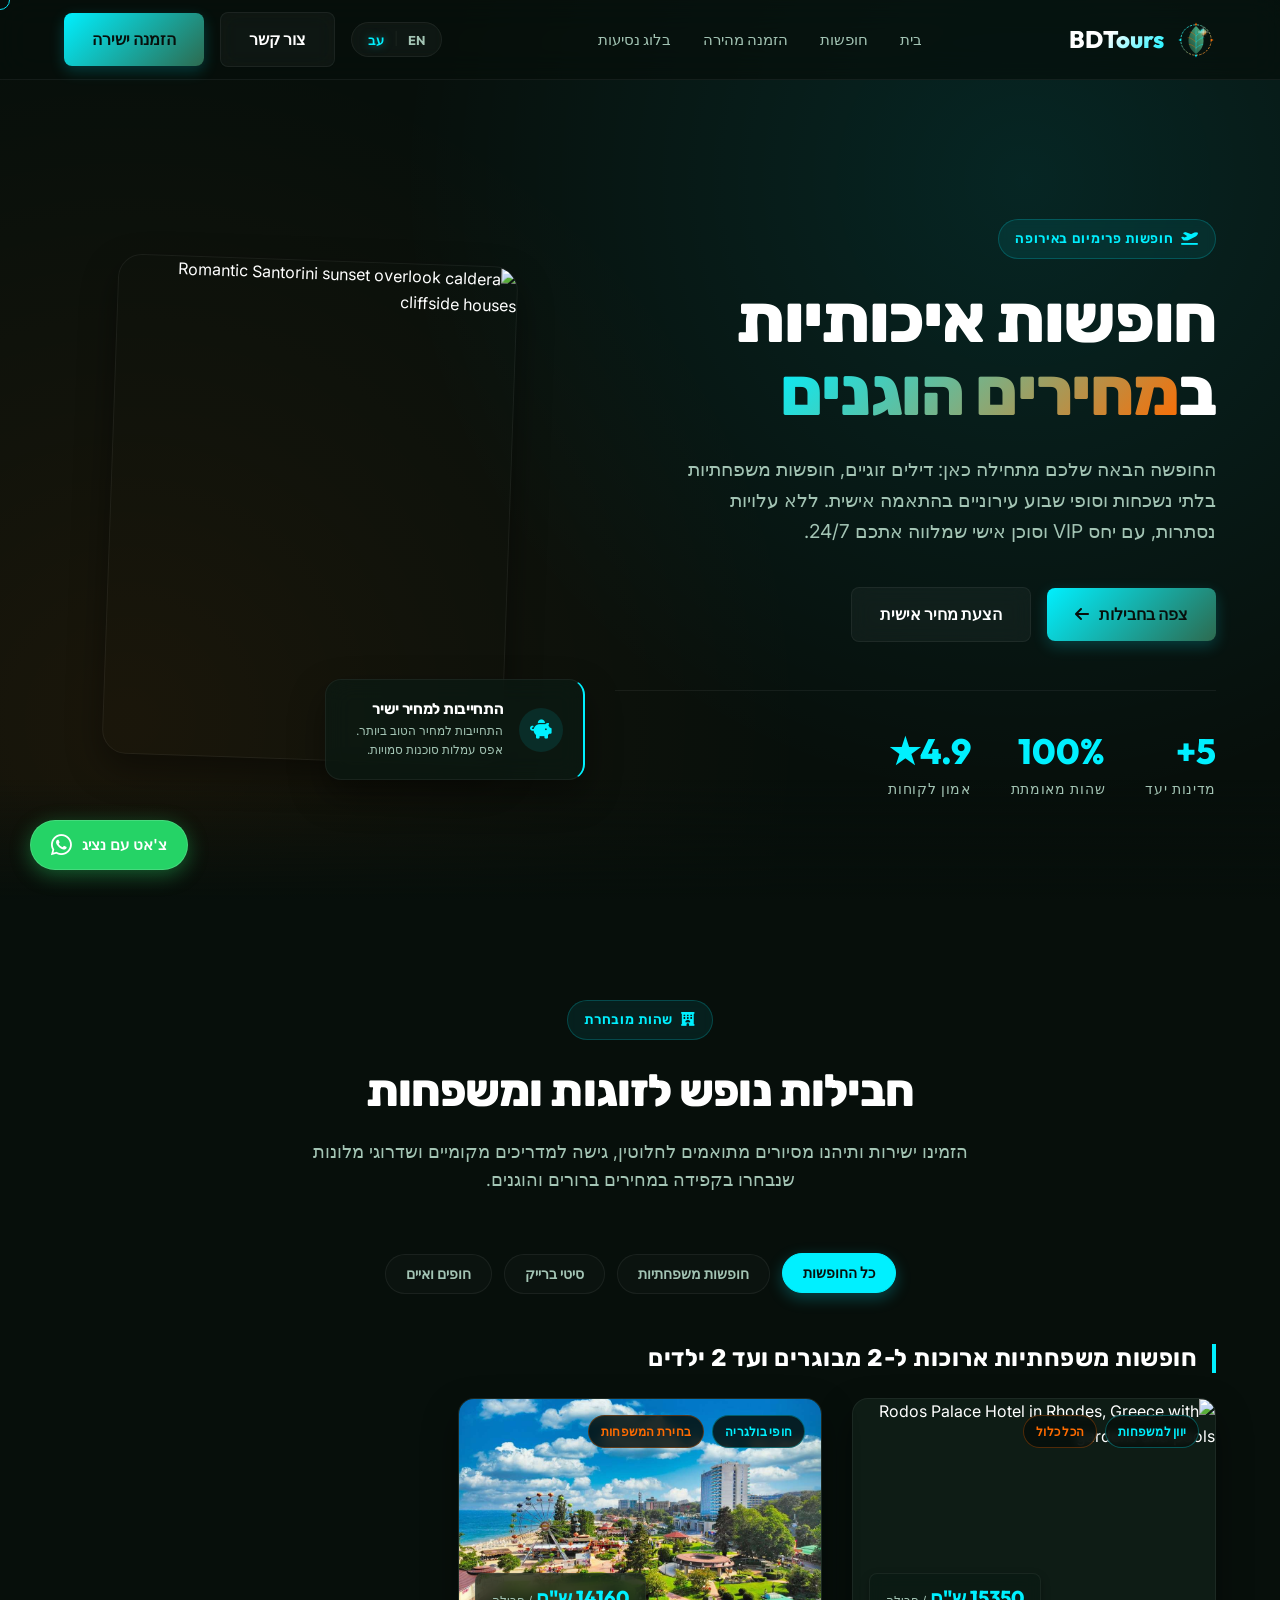
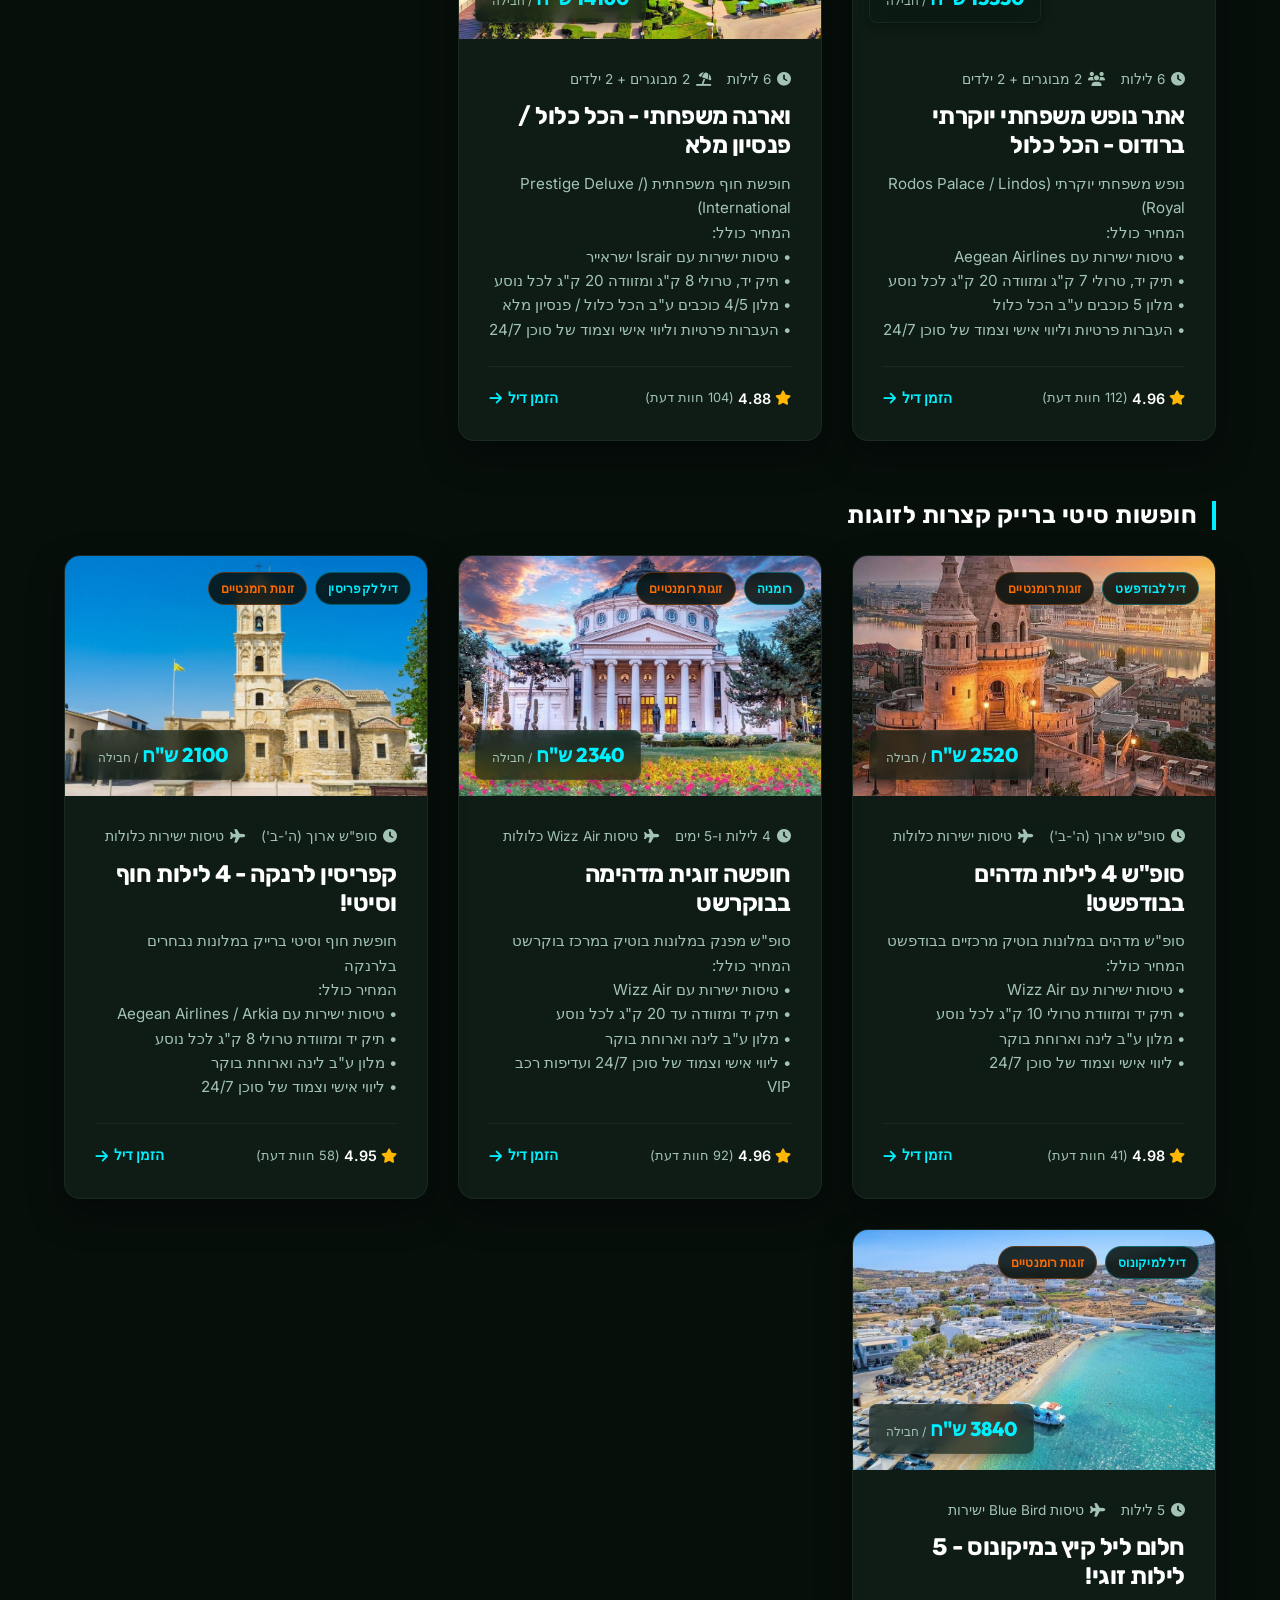
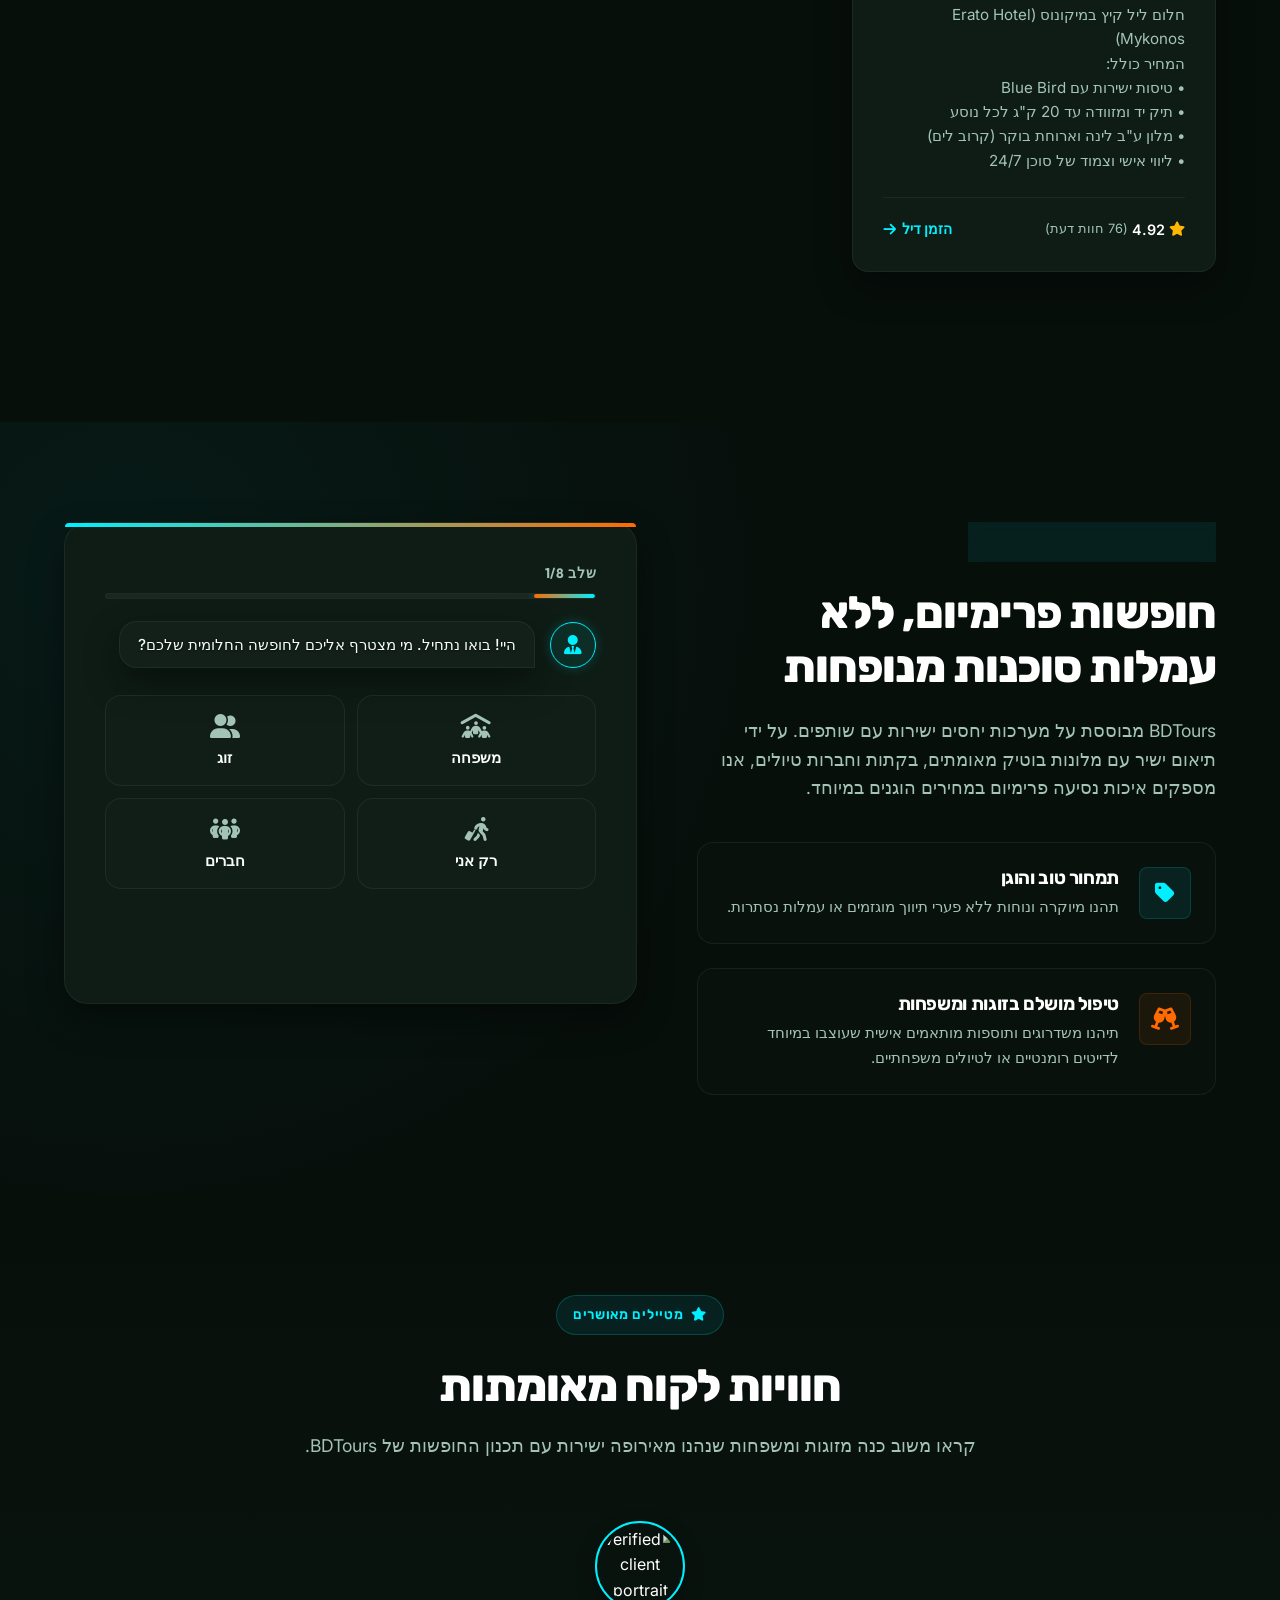
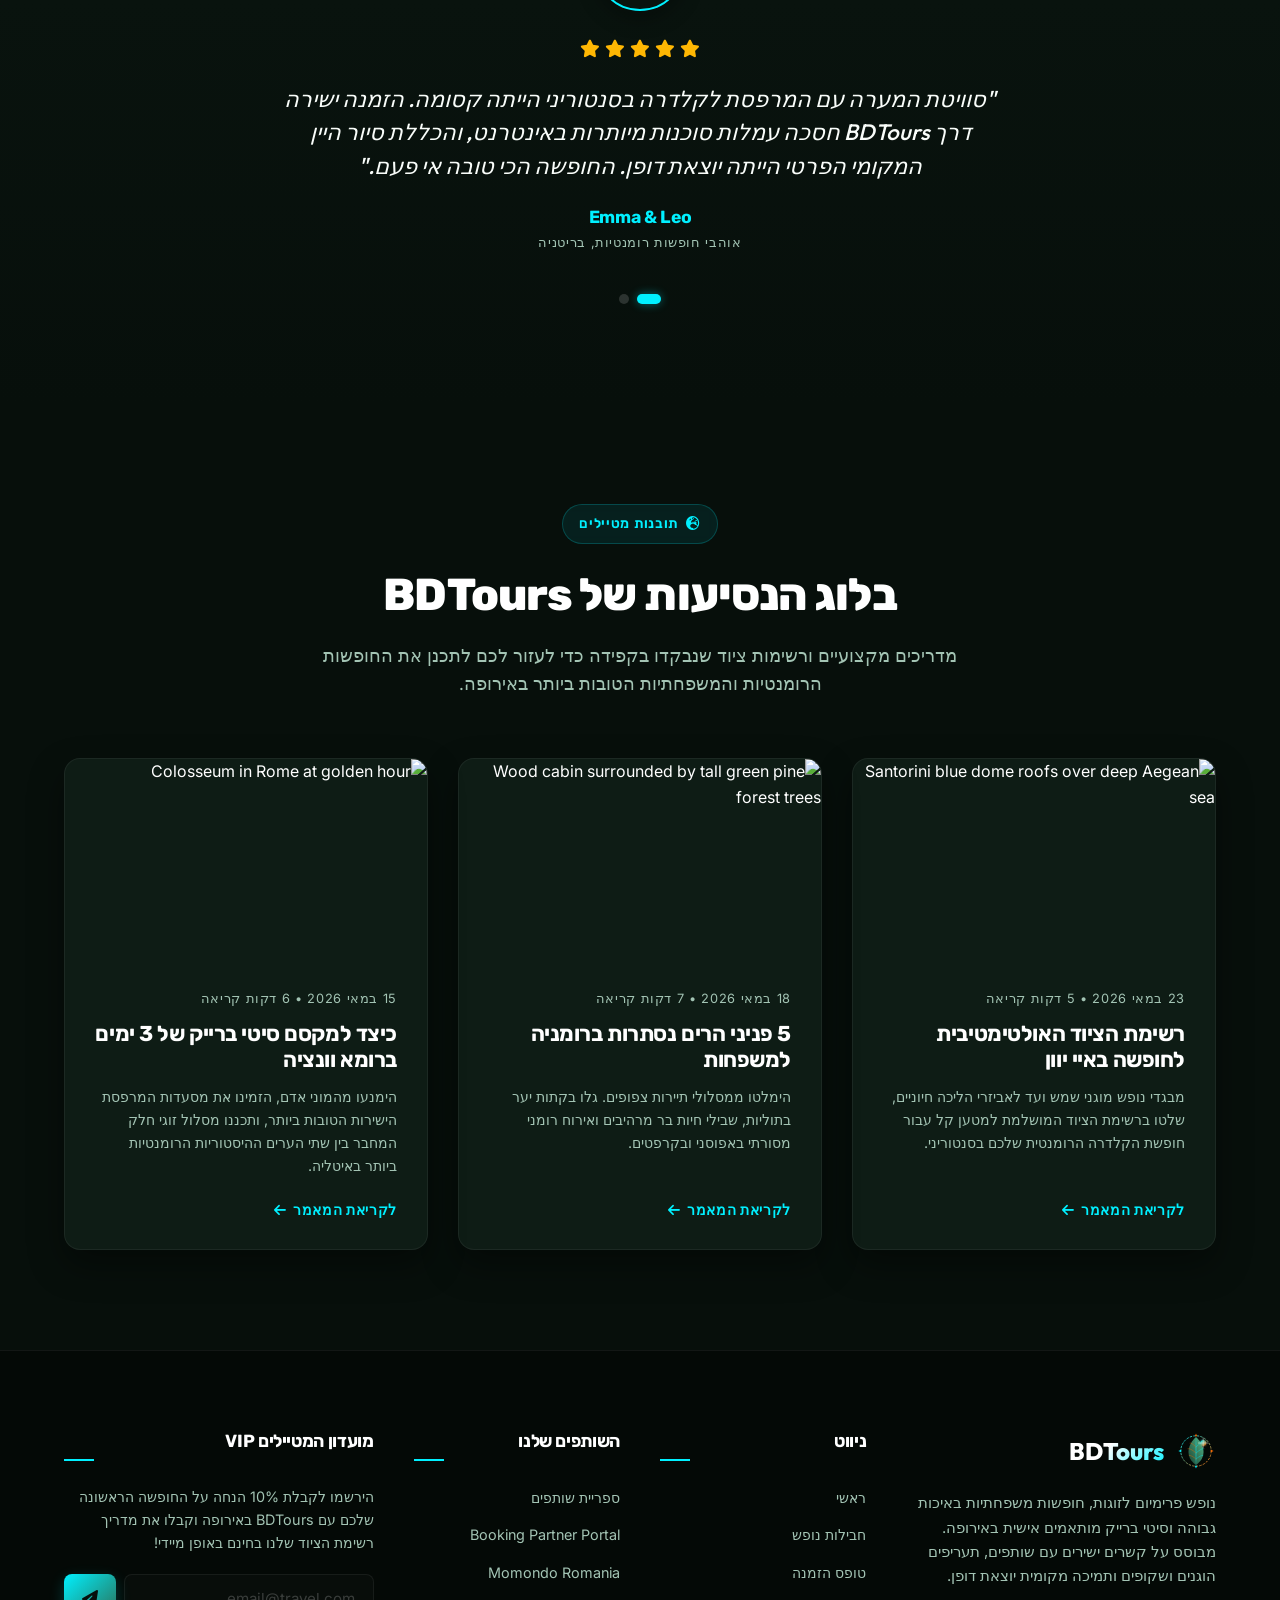
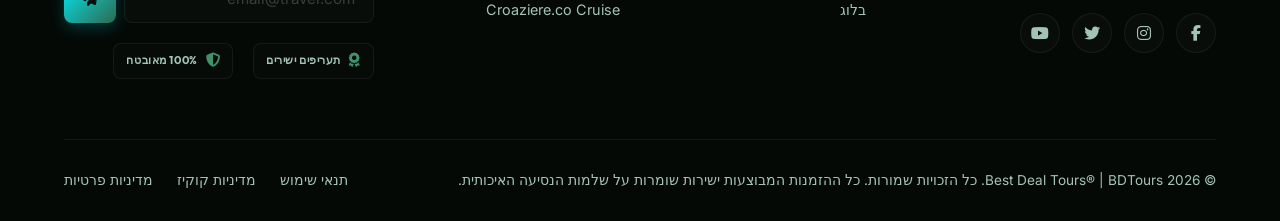
==== index.html @ f3ada46e "Initial commit of BDTours premium interactive website" ====
<!DOCTYPE html>
<html lang="he" dir="rtl">
<head>
  <meta charset="UTF-8">
  <meta name="viewport" content="width=device-width, initial-scale=1.0">
  <meta http-equiv="X-UA-Compatible" content="ie=edge">
  
  <!-- Primary SEO Tags -->
  <title data-translate="site_title">BDTours | Premium Couples & Family Vacations in Europe & City Breaks</title>
  <meta name="description" content="Discover romantic Santorini suites, historic Rome and Bucharest city breaks, and all-inclusive Bulgarian resorts. Direct fair prices.">
  <meta name="keywords" content="family vacations europe, romantic couples getaways, city breaks italy, santorini suites, bucharest getaway, bulgaria resorts, best deal tours, bdtours">
  <meta name="robots" content="index, follow">
  
  <!-- OpenGraph Metadata (Social Media Enrichment) -->
  <meta property="og:locale" content="en_US">
  <meta property="og:site_name" content="Best Deal Tours">
  <meta property="og:type" content="website">
  <meta property="og:title" content="BDTours | Premium Couples & Family Vacations in Europe & City Breaks">
  <meta property="og:description" content="Boutique vacation packages in Greece, Italy, Romania, and Bulgaria. Book directly for standard-setting fair pricing, zero agency fees, and local support.">
  <meta property="og:image" content="assets/images/hero_bg.png">
  <meta property="og:url" content="https://bestdealtours.com">
  
  <!-- Stylesheets & Fonts -->
  <link rel="stylesheet" href="styles.css">
  <link rel="shortcut icon" href="assets/images/eco_logo.svg" type="image/svg+xml">
  <!-- FontAwesome Icons Cloudflare -->
  <link rel="stylesheet" href="https://cdnjs.cloudflare.com/ajax/libs/font-awesome/6.4.0/css/all.min.css">
</head>
<body>

  <!-- ==========================================
       NAVIGATION BAR (FROSTED GLASSBAR)
       ========================================== -->
  <header class="navbar" id="navbar">
    <div class="container">
      <a href="#home" class="logo" id="logo-nav">
        <img src="assets/images/eco_logo.svg" alt="BDTours Logo">
        <span>BDTours</span>
      </a>
      
      <nav>
        <ul class="nav-menu" id="nav-menu">
          <li><a href="#home" class="nav-link" data-translate="nav_home">Home</a></li>
          <li><a href="#destinations" class="nav-link" data-translate="nav_vacations">Vacations</a></li>
          <li><a href="#booking" class="nav-link" data-translate="nav_booking">Quick Booking</a></li>
          <li><a href="#blog" class="nav-link" data-translate="nav_blog">Travel Blog</a></li>
        </ul>
      </nav>
      
      <div class="nav-actions">
        <!-- Elegant EN/HE Language Selector Toggle -->
        <div class="lang-selector">
          <button class="lang-btn active" data-lang="en">EN</button>
          <span class="lang-divider">|</span>
          <button class="lang-btn" data-lang="he">עב</button>
        </div>
        <a href="#booking" class="btn btn-secondary" id="inquire-nav-btn" data-translate="btn_inquire">Inquire Now</a>
        <a href="#destinations" class="btn btn-primary" id="book-nav-btn" data-translate="btn_book_direct">Book Direct</a>
      </div>
      
      <button class="hamburger" id="mobile-toggle" aria-label="Toggle navigation menu">
        <span></span>
        <span></span>
        <span></span>
      </button>
    </div>
  </header>

  <!-- ==========================================
       HERO BANNER & VALUE PROPOSITION
       ========================================== -->
  <section class="hero" id="home">
    <div class="container">
      <div class="hero-grid">
        <div class="hero-content">
          <span class="badge" data-translate="hero_badge"><i class="fa-solid fa-plane-departure"></i> Premium European Getaways</span>
          <h1 data-translate="hero_title">Quality Vacations at <span class="gradient-text-teal-orange">Fair Prices</span></h1>
          <p data-translate="hero_desc">Indulge in romantic couples retreats, memorable family vacations, and curated city breaks across Italy, Greece, Romania, and Bulgaria. Handpicked quality stays with zero intermediary markups.</p>
          <div class="hero-buttons">
            <a href="#destinations" class="btn btn-primary" id="hero-cta-primary" data-translate="hero_cta_primary">View Packages <i class="fa-solid fa-arrow-right"></i></a>
            <a href="#booking" class="btn btn-secondary" id="hero-cta-secondary" data-translate="hero_cta_secondary">Custom Quote</a>
          </div>
          <div class="hero-stats">
            <div class="stat-item">
              <span class="stat-number">5+</span>
              <span class="stat-label" data-translate="stat_countries">Core Countries</span>
            </div>
            <div class="stat-item">
              <span class="stat-number">100%</span>
              <span class="stat-label" data-translate="stat_verified">Verified Stays</span>
            </div>
            <div class="stat-item">
              <span class="stat-number">4.9★</span>
              <span class="stat-label" data-translate="stat_trust">Client Trust</span>
            </div>
          </div>
        </div>
        
        <div class="hero-image-wrapper">
          <div class="hero-main-img">
            <!-- Dynamic bind from app.js config -->
            <img id="hero-img" src="" alt="Romantic Santorini sunset overlook caldera cliffside houses">
          </div>
          <div class="hero-floating-card animate-float">
            <div class="floating-icon"><i class="fa-solid fa-piggy-bank"></i></div>
            <div class="floating-text">
              <h4 data-translate="floating_card_title">Direct-Rate Guarantee</h4>
              <p data-translate="floating_card_desc">Best price guarantee. Zero hidden agency commissions.</p>
            </div>
          </div>
        </div>
      </div>
    </div>
  </section>

  <!-- ==========================================
       DESTINATIONS SHOWCASE (DYNAMIC FILTERING)
       ========================================== -->
  <section class="section-padding" id="destinations">
    <div class="container">
      <div class="section-header">
        <span class="badge" data-translate="dest_badge"><i class="fa-solid fa-hotel"></i> Handpicked Stays</span>
        <h2 data-translate="dest_title">Couples &amp; Family Vacation Packages</h2>
        <p data-translate="dest_desc">Book directly to enjoy fully coordinated excursions, local guide access, and handpicked hotel upgrades at clear, fair prices.</p>
      </div>
      
      <!-- Filter Tabs -->
      <div class="filter-tabs">
        <button class="tab-btn active" data-filter="all" data-translate="tab_all">All Vacations</button>
        <button class="tab-btn" data-filter="family" data-translate="tab_family">Family Vacations</button>
        <button class="tab-btn" data-filter="city" data-translate="tab_city">City Breaks</button>
        <button class="tab-btn" data-filter="beach" data-translate="tab_beach">Beach &amp; Islands</button>
      </div>
      
      <!-- Row 1: Family Longer Holidays -->
      <div class="dest-row-container">
        <h3 class="dest-row-title" data-translate="dest_row_family_title">Family longer holiday for 2 adults and up to 2 children</h3>
        <div class="destination-grid">
          
          <!-- Card 1: Rhodes All-Inclusive Family Palace (Greece) [NEW] -->
          <article class="dest-card" data-category="beach family">
            <div class="dest-img-container">
              <img id="img-santorini" src="" alt="Rodos Palace Hotel in Rhodes, Greece with gardens and pools">
              <div class="dest-badges">
                <span class="dest-tag accent-teal" data-translate="tag_greece">Greece Family</span>
                <span class="dest-tag accent-orange" data-translate="tag_family_deal">All Inclusive</span>
              </div>
              <div class="dest-price-badge">
                <span class="dest-price-val" id="card-price-santorini">$5058</span>
                <span class="dest-price-unit" data-translate="price_unit_package">/ package</span>
              </div>
            </div>
            <div class="dest-info">
              <div class="dest-meta">
                <span><i class="fa-solid fa-clock"></i> <span data-translate="meta_rhodes_time">6 Nights</span></span>
                <span><i class="fa-solid fa-users"></i> <span data-translate="meta_rhodes_guests">2 Adults + 2 Kids</span></span>
              </div>
              <h3 data-translate="title_rhodes">Rhodes All-Inclusive Family Resort</h3>
              <p data-translate="desc_rhodes">Unforgettable family retreat! 6 nights in a 5-star premium resort (Rodos Palace / Lindos Royal). Includes direct Aegean Airlines flights, 20kg luggage + 7kg trolley, private transfers, and personal agent support!</p>
              <div class="dest-actions">
                <div class="dest-rating">
                  <i class="fa-solid fa-star"></i>
                  <span class="dest-rating-val">4.96</span>
                  <span class="dest-rating-count" data-translate="reviews_count_1">(112 reviews)</span>
                </div>
                <a href="https://wa.me/972523279179" target="_blank" class="dest-more-link select-retreat-btn" data-retreat="santorini" data-translate="btn_book_now">Book Deal <i class="fa-solid fa-arrow-right"></i></a>
              </div>
            </div>
          </article>

          <!-- Card 2: Bulgaria Golden Sands Resort (Bulgaria) -->
          <article class="dest-card" data-category="beach family">
            <div class="dest-img-container">
              <img id="img-bulgaria" src="" alt="Beautiful sunlit European seaside bay and resort pools">
              <div class="dest-badges">
                <span class="dest-tag accent-teal" data-translate="tag_bulgaria">Bulgaria Beach</span>
                <span class="dest-tag accent-orange" data-translate="tag_family_choice">Family Choice</span>
              </div>
              <div class="dest-price-badge">
                <span class="dest-price-val" id="card-price-bulgaria">$4668</span>
                <span class="dest-price-unit" data-translate="price_unit_package">/ package</span>
              </div>
            </div>
            <div class="dest-info">
              <div class="dest-meta">
                <span><i class="fa-solid fa-clock"></i> <span data-translate="meta_bulgaria_time">6 Nights</span></span>
                <span><i class="fa-solid fa-umbrella-beach"></i> <span data-translate="meta_bulgaria_guests">2 Adults + 2 Kids</span></span>
              </div>
              <h3 data-translate="title_bulgaria">Varna All-Inclusive Family Resort</h3>
              <p data-translate="desc_bulgaria">High-quality family beach holiday in Varna, Bulgaria! 6 nights in a 4 or 5-star premium resort (Prestige Deluxe Aquapark / International Casino). Includes direct Israir flights, 20kg luggage + 8kg trolley, private transfers, and personal agent support.</p>
              <div class="dest-actions">
                <div class="dest-rating">
                  <i class="fa-solid fa-star"></i>
                  <span class="dest-rating-val">4.88</span>
                  <span class="dest-rating-count" data-translate="reviews_count_4">(104 reviews)</span>
                </div>
                <a href="https://wa.me/972523279179" target="_blank" class="dest-more-link select-retreat-btn" data-retreat="bulgaria" data-translate="btn_book_now">Book Deal <i class="fa-solid fa-arrow-right"></i></a>
              </div>
            </div>
          </article>

        </div>
      </div>
      
      <!-- Row 2: Couples Short City Break Escapes -->
      <div class="dest-row-container" style="margin-top: 60px;">
        <h3 class="dest-row-title" data-translate="dest_row_couples_title">Couples short city break escape</h3>
        <div class="destination-grid">
          
          <!-- Card 3: Budapest Weekend City Break (Hungary) [NEW] -->
          <article class="dest-card" data-category="city">
            <div class="dest-img-container">
              <img id="img-budapest" src="" alt="Beautiful Parliament building in Budapest, Hungary at sunset next to Danube river">
              <div class="dest-badges">
                <span class="dest-tag accent-teal" data-translate="tag_hungary">Budapest Deal</span>
                <span class="dest-tag accent-orange" data-translate="tag_romantic">Romantic Couples</span>
              </div>
              <div class="dest-price-badge">
                <span class="dest-price-val" id="card-price-budapest">$680</span>
                <span class="dest-price-unit" data-translate="price_unit_package">/ package</span>
              </div>
            </div>
            <div class="dest-info">
              <div class="dest-meta">
                <span><i class="fa-solid fa-clock"></i> <span data-translate="meta_budapest_time">4-Night Long Weekend</span></span>
                <span><i class="fa-solid fa-plane"></i> <span data-translate="meta_budapest_flights">Wizz Air Included</span></span>
              </div>
              <h3 data-translate="title_budapest">Budapest 4-Night Weekend Getaway</h3>
              <p data-translate="desc_budapest">A bomb price deal! 4 nights in central boutique hotels, direct flights, personal agent coordination, and hand/trolley bags included. Unmatched city break deal.</p>
              <div class="dest-actions">
                <div class="dest-rating">
                  <i class="fa-solid fa-star"></i>
                  <span class="dest-rating-val">4.98</span>
                  <span class="dest-rating-count" data-translate="reviews_count_5">(41 reviews)</span>
                </div>
                <a href="https://wa.me/972523279179" target="_blank" class="dest-more-link select-retreat-btn" data-retreat="budapest" data-translate="btn_book_now">Book Deal <i class="fa-solid fa-arrow-right"></i></a>
              </div>
            </div>
          </article>

          <!-- Card 4: Bucharest Weekend Holiday (Romania) [NEW] [MIDDLE SPOT] -->
          <article class="dest-card" data-category="city">
            <div class="dest-img-container">
              <img id="img-bucharest" src="" alt="Romanian Athenaeum in Bucharest with flower gardens at sunset">
              <div class="dest-badges">
                <span class="dest-tag accent-teal" data-translate="tag_romania">Romania</span>
                <span class="dest-tag accent-orange" data-translate="tag_romantic">Romantic Couples</span>
              </div>
              <div class="dest-price-badge">
                <span class="dest-price-val" id="card-price-bucharest">$630</span>
                <span class="dest-price-unit" data-translate="price_unit_package">/ package</span>
              </div>
            </div>
            <div class="dest-info">
              <div class="dest-meta">
                <span><i class="fa-solid fa-clock"></i> <span data-translate="meta_bucharest_time">4-Night Long Weekend</span></span>
                <span><i class="fa-solid fa-plane"></i> <span data-translate="meta_bucharest_flights">Wizz Air Included</span></span>
              </div>
              <h3 data-translate="title_bucharest">Bucharest 4-Night Relaxing Getaway</h3>
              <p data-translate="desc_bucharest">Spend a relaxing 4-night weekend in central boutique hotels. Includes direct Wizz Air flights, hand bag + 20kg luggage, personal agent support, and VIP priority car rental options!</p>
              <div class="dest-actions">
                <div class="dest-rating">
                  <i class="fa-solid fa-star"></i>
                  <span class="dest-rating-val">4.96</span>
                  <span class="dest-rating-count" data-translate="reviews_count_2">(92 reviews)</span>
                </div>
                <a href="https://wa.me/972523279179" target="_blank" class="dest-more-link select-retreat-btn" data-retreat="bucharest" data-translate="btn_book_now">Book Deal <i class="fa-solid fa-arrow-right"></i></a>
              </div>
            </div>
          </article>

          <!-- Card 5: Cyprus Larnaca Beach & City Break (Cyprus) [NEW] -->
          <article class="dest-card" data-category="beach city">
            <div class="dest-img-container">
              <img id="img-cyprus" src="" alt="Beautiful historic Church of Saint Lazarus in Larnaca, Cyprus under a bright blue sky">
              <div class="dest-badges">
                <span class="dest-tag accent-teal" data-translate="tag_cyprus">Cyprus Deal</span>
                <span class="dest-tag accent-orange" data-translate="tag_romantic">Romantic Couples</span>
              </div>
              <div class="dest-price-badge">
                <span class="dest-price-val" id="card-price-cyprus">$565</span>
                <span class="dest-price-unit" data-translate="price_unit_package">/ package</span>
              </div>
            </div>
            <div class="dest-info">
              <div class="dest-meta">
                <span><i class="fa-solid fa-clock"></i> <span data-translate="meta_cyprus_time">4-Night Long Weekend</span></span>
                <span><i class="fa-solid fa-plane"></i> <span data-translate="meta_cyprus_flights">Aegean/Arkia Included</span></span>
              </div>
              <h3 data-translate="title_cyprus">Cyprus Larnaca 4-Night Beach &amp; City Break</h3>
              <p data-translate="desc_cyprus">A dream summer getaway! 4 nights and 5 full days in premium handpicked hotels, direct flights, personal agent coordination, and hand/trolley bags included.</p>
              <div class="dest-actions">
                <div class="dest-rating">
                  <i class="fa-solid fa-star"></i>
                  <span class="dest-rating-val">4.95</span>
                  <span class="dest-rating-count" data-translate="reviews_count_6">(58 reviews)</span>
                </div>
                <a href="https://wa.me/972523279179" target="_blank" class="dest-more-link select-retreat-btn" data-retreat="cyprus" data-translate="btn_book_now">Book Deal <i class="fa-solid fa-arrow-right"></i></a>
              </div>
            </div>
          </article>

          <!-- Card 6: Mykonos Beach Couples Escape (Greece) [NEW] -->
          <article class="dest-card" data-category="beach">
            <div class="dest-img-container">
              <img id="img-mykonos" src="" alt="Beautiful beach front hotel Erato in Mykonos, Greece with sea view">
              <div class="dest-badges">
                <span class="dest-tag accent-teal" data-translate="tag_mykonos">Mykonos Deal</span>
                <span class="dest-tag accent-orange" data-translate="tag_romantic">Romantic Couples</span>
              </div>
              <div class="dest-price-badge">
                <span class="dest-price-val" id="card-price-mykonos">$1266</span>
                <span class="dest-price-unit" data-translate="price_unit_package">/ package</span>
              </div>
            </div>
            <div class="dest-info">
              <div class="dest-meta">
                <span><i class="fa-solid fa-clock"></i> <span data-translate="meta_mykonos_time">5-Night Summer Escape</span></span>
                <span><i class="fa-solid fa-plane"></i> <span data-translate="meta_mykonos_flights">Blue Bird Flights Included</span></span>
              </div>
              <h3 data-translate="title_mykonos">Mykonos Erato Hotel 5-Night Couples Break</h3>
              <p data-translate="desc_mykonos">A midsummer night's dream in Mykonos, Greece! 5 nights in a beautiful beach-adjacent hotel (Erato Hotel). Includes direct Blue Bird flights, luggage, and 24/7 personal agent accompaniment!</p>
              <div class="dest-actions">
                <div class="dest-rating">
                  <i class="fa-solid fa-star"></i>
                  <span class="dest-rating-val">4.92</span>
                  <span class="dest-rating-count" data-translate="reviews_count_7">(76 reviews)</span>
                </div>
                <a href="https://wa.me/972523279179" target="_blank" class="dest-more-link select-retreat-btn" data-retreat="mykonos" data-translate="btn_book_now">Book Deal <i class="fa-solid fa-arrow-right"></i></a>
              </div>
            </div>
          </article>

        </div>
      </div>
    </div>
  </section>


  <!-- ==========================================
       DYNAMIC BOOKING & INQUIRY FORM
       ========================================== -->
  <section class="section-padding booking-section" id="booking">
    <div class="container">
      <div class="booking-grid">
        <div class="booking-benefits">
          <span class="badge" data-translate="benefits_badge"><i class="fa-solid fa-scale-balanced"></i> Fair Rates Guarantee</span>
          <h2 data-translate="benefits_title">Quality Vacation Deals, Zero Agency Padding</h2>
          <p data-translate="benefits_desc">BDTours is built on direct partner relationships. By coordinating directly with verified boutique hotels, chalets, and sightseeing companies, we deliver premium travel quality at extremely fair prices.</p>
          
          <div class="benefit-card-list">
            <div class="benefit-card">
              <div class="benefit-icon"><i class="fa-solid fa-tag"></i></div>
              <div class="benefit-info">
                <h4 data-translate="benefit_1_title">Good &amp; Honest Pricing</h4>
                <p data-translate="benefit_1_desc">Enjoy luxury and comfort without excessive intermediary markups or hidden fees.</p>
              </div>
            </div>
            <div class="benefit-card orange">
              <div class="benefit-icon"><i class="fa-solid fa-champagne-glasses"></i></div>
              <div class="benefit-info">
                <h4 data-translate="benefit_2_title">Perfect Couples &amp; Family Care</h4>
                <p data-translate="benefit_2_desc">Enjoy custom add-on upgrades designed specifically for romantic dates or family excursions.</p>
              </div>
            </div>
          </div>
        </div>
        
        <!-- Interactive Multi-Step pricing estimator booking form -->
        <div class="booking-form-box">
          
          <!-- Success State -->
          <div class="booking-success-overlay" id="success-overlay">
            <div class="success-icon"><i class="fa-solid fa-circle-check"></i></div>
            <h3 data-translate="success_title">Inquiry Submitted!</h3>
            <p data-translate="success_desc">Your BDTours vacation guide has been notified. A custom itinerary and direct quote proposal is on its way to your inbox!</p>
            <button class="btn btn-secondary" id="reset-form-btn" data-translate="btn_new_form">New Booking Form</button>
          </div>

          <!-- Interactive Multi-Step Funnel Wizard -->
          <div class="funnel-container" id="funnel-container">
            <!-- Progress Bar -->
            <div class="funnel-progress-container">
              <div class="funnel-progress-text"><span data-translate="funnel_step">שלב</span> <span id="funnel-step-num">1</span>/8</div>
              <div class="funnel-progress-track">
                <div class="funnel-progress-bar" id="funnel-progress"></div>
              </div>
            </div>

            <!-- Chatbot Agent Bubble -->
            <div class="funnel-assistant">
              <div class="assistant-avatar">
                <i class="fa-solid fa-user-tie" id="assistant-avatar-icon"></i>
              </div>
              <div class="assistant-bubble">
                <p id="assistant-text" data-translate="funnel_q1">היי! בואו נתחיל. מי מצטרף אליכם לחופשה החלומית שלכם?</p>
              </div>
            </div>

            <!-- Step Containers -->
            <div class="funnel-steps-wrapper">
              
              <!-- Step 1: Composition -->
              <div class="funnel-step active" data-step="1">
                <div class="funnel-btn-grid cols-2">
                  <button type="button" class="funnel-btn magnetic-button" data-val="משפחה">
                    <i class="fa-solid fa-people-roof"></i>
                    <span data-translate="funnel_opt_family">משפחה</span>
                  </button>
                  <button type="button" class="funnel-btn magnetic-button" data-val="זוג">
                    <i class="fa-solid fa-user-friends"></i>
                    <span data-translate="funnel_opt_couple">זוג</span>
                  </button>
                  <button type="button" class="funnel-btn magnetic-button" data-val="רק אני">
                    <i class="fa-solid fa-person-walking-luggage"></i>
                    <span data-translate="funnel_opt_solo">רק אני</span>
                  </button>
                  <button type="button" class="funnel-btn magnetic-button" data-val="חברים">
                    <i class="fa-solid fa-people-group"></i>
                    <span data-translate="funnel_opt_friends">חברים</span>
                  </button>
                </div>
              </div>

              <!-- Step 2: Months -->
              <div class="funnel-step" data-step="2">
                <div class="funnel-btn-grid cols-3 month-grid">
                  <button type="button" class="funnel-btn multi-select magnetic-button" data-val="יוני"><span data-translate="month_june">יוני</span><i class="fa-solid fa-circle-check"></i></button>
                  <button type="button" class="funnel-btn multi-select magnetic-button" data-val="יולי"><span data-translate="month_july">יולי</span><i class="fa-solid fa-circle-check"></i></button>
                  <button type="button" class="funnel-btn multi-select magnetic-button" data-val="אוגוסט"><span data-translate="month_august">אוגוסט</span><i class="fa-solid fa-circle-check"></i></button>
                  <button type="button" class="funnel-btn multi-select magnetic-button" data-val="ספטמבר"><span data-translate="month_september">ספטמבר</span><i class="fa-solid fa-circle-check"></i></button>
                  <button type="button" class="funnel-btn multi-select magnetic-button" data-val="אוקטובר"><span data-translate="month_october">אוקטובר</span><i class="fa-solid fa-circle-check"></i></button>
                  <button type="button" class="funnel-btn multi-select magnetic-button" data-val="נובמבר"><span data-translate="month_november">נובמבר</span><i class="fa-solid fa-circle-check"></i></button>
                  <button type="button" class="funnel-btn multi-select magnetic-button" data-val="דצמבר"><span data-translate="month_december">דצמבר</span><i class="fa-solid fa-circle-check"></i></button>
                  <button type="button" class="funnel-btn multi-select magnetic-button" data-val="ינואר"><span data-translate="month_january">ינואר</span><i class="fa-solid fa-circle-check"></i></button>
                  <button type="button" class="funnel-btn multi-select magnetic-button" data-val="פברואר"><span data-translate="month_february">פברואר</span><i class="fa-solid fa-circle-check"></i></button>
                  <button type="button" class="funnel-btn multi-select magnetic-button" data-val="מרץ"><span data-translate="month_march">מרץ</span><i class="fa-solid fa-circle-check"></i></button>
                  <button type="button" class="funnel-btn multi-select magnetic-button" data-val="אפריל"><span data-translate="month_april">אפריל</span><i class="fa-solid fa-circle-check"></i></button>
                  <button type="button" class="funnel-btn multi-select magnetic-button" data-val="מאי"><span data-translate="month_may">מאי</span><i class="fa-solid fa-circle-check"></i></button>
                </div>
                <div class="funnel-nav-row">
                  <button type="button" class="btn btn-secondary funnel-prev"><i class="fa-solid fa-arrow-right"></i> <span data-translate="funnel_back">חזרה</span></button>
                  <button type="button" class="btn btn-primary funnel-next"><span data-translate="funnel_continue">ממשיכים</span> <i class="fa-solid fa-arrow-left"></i></button>
                </div>
              </div>

              <!-- Step 3: Destinations -->
              <div class="funnel-step" data-step="3">
                <button type="button" class="funnel-btn skip-btn magnetic-button" id="dest-all-fits">
                  <span data-translate="funnel_all_fits">הכל מתאים לי / פתוח להצעות</span>
                </button>
                <div class="funnel-btn-grid cols-2">
                  <button type="button" class="funnel-btn multi-select magnetic-button" data-val="יוון והאיים"><span data-translate="dest_greece">יוון והאיים</span><i class="fa-solid fa-circle-check"></i></button>
                  <button type="button" class="funnel-btn multi-select magnetic-button" data-val="קפריסין"><span data-translate="dest_cyprus">קפריסין</span><i class="fa-solid fa-circle-check"></i></button>
                  <button type="button" class="funnel-btn multi-select magnetic-button" data-val="הונגריה (בודפשט)"><span data-translate="dest_hungary">הונגריה (בודפשט)</span><i class="fa-solid fa-circle-check"></i></button>
                  <button type="button" class="funnel-btn multi-select magnetic-button" data-val="רומניה (בוקרשט)"><span data-translate="dest_romania">רומניה (בוקרשט)</span><i class="fa-solid fa-circle-check"></i></button>
                  <button type="button" class="funnel-btn multi-select magnetic-button" data-val="בולגריה (וארנה)"><span data-translate="dest_bulgaria">בולגריה (וארנה)</span><i class="fa-solid fa-circle-check"></i></button>
                  <button type="button" class="funnel-btn multi-select magnetic-button" data-val="אירופה"><span data-translate="dest_europe">שאר אירופה</span><i class="fa-solid fa-circle-check"></i></button>
                </div>
                <div class="funnel-nav-row">
                  <button type="button" class="btn btn-secondary funnel-prev"><i class="fa-solid fa-arrow-right"></i> <span data-translate="funnel_back">חזרה</span></button>
                  <button type="button" class="btn btn-primary funnel-next"><span data-translate="funnel_continue">ממשיכים</span> <i class="fa-solid fa-arrow-left"></i></button>
                </div>
              </div>

              <!-- Step 4: Nights -->
              <div class="funnel-step" data-step="4">
                <div class="funnel-btn-grid cols-4 nights-grid">
                  <button type="button" class="funnel-btn multi-select magnetic-button" data-val="3 לילות"><span>3</span><i class="fa-solid fa-circle-check"></i></button>
                  <button type="button" class="funnel-btn multi-select magnetic-button" data-val="4 לילות"><span>4</span><i class="fa-solid fa-circle-check"></i></button>
                  <button type="button" class="funnel-btn multi-select magnetic-button" data-val="5 לילות"><span>5</span><i class="fa-solid fa-circle-check"></i></button>
                  <button type="button" class="funnel-btn multi-select magnetic-button" data-val="6 לילות"><span>6</span><i class="fa-solid fa-circle-check"></i></button>
                  <button type="button" class="funnel-btn multi-select magnetic-button" data-val="7 לילות"><span>7</span><i class="fa-solid fa-circle-check"></i></button>
                  <button type="button" class="funnel-btn multi-select magnetic-button" data-val="8 לילות"><span>8</span><i class="fa-solid fa-circle-check"></i></button>
                  <button type="button" class="funnel-btn multi-select magnetic-button" data-val="9 לילות"><span>9</span><i class="fa-solid fa-circle-check"></i></button>
                  <button type="button" class="funnel-btn multi-select magnetic-button" data-val="10+ לילות"><span>10+</span><i class="fa-solid fa-circle-check"></i></button>
                </div>
                <div class="funnel-nav-row">
                  <button type="button" class="btn btn-secondary funnel-prev"><i class="fa-solid fa-arrow-right"></i> <span data-translate="funnel_back">חזרה</span></button>
                  <button type="button" class="btn btn-primary funnel-next"><span data-translate="funnel_continue">ממשיכים</span> <i class="fa-solid fa-arrow-left"></i></button>
                </div>
              </div>

              <!-- Step 5: Style -->
              <div class="funnel-step" data-step="5">
                <button type="button" class="funnel-btn skip-btn magnetic-button" id="style-all-fits">
                  <span data-translate="funnel_all_fits">הכל מתאים לי / פתוח להצעות</span>
                </button>
                <div class="funnel-btn-grid cols-2">
                  <button type="button" class="funnel-btn multi-select magnetic-button" data-val="בטן-גב וחופים"><span data-translate="style_beach">בטן-גב וחופים</span><i class="fa-solid fa-circle-check"></i></button>
                  <button type="button" class="funnel-btn multi-select magnetic-button" data-val="זוגית ורומנטית"><span data-translate="style_romantic">זוגית ורומנטית</span><i class="fa-solid fa-circle-check"></i></button>
                  <button type="button" class="funnel-btn multi-select magnetic-button" data-val="סיטי ברייק אורבני"><span data-translate="style_city">סיטי ברייק אורבני</span><i class="fa-solid fa-circle-check"></i></button>
                  <button type="button" class="funnel-btn multi-select magnetic-button" data-val="יעדים אקזוטיים"><span data-translate="style_exotic">יעדים אקזוטיים</span><i class="fa-solid fa-circle-check"></i></button>
                  <button type="button" class="funnel-btn multi-select magnetic-button" data-val="שופינג וקניות"><span data-translate="style_shopping">שופינג וקניות</span><i class="fa-solid fa-circle-check"></i></button>
                  <button type="button" class="funnel-btn multi-select magnetic-button" data-val="נופש כשר"><span data-translate="style_kosher">נופש כשר</span><i class="fa-solid fa-circle-check"></i></button>
                </div>
                <div class="funnel-nav-row">
                  <button type="button" class="btn btn-secondary funnel-prev"><i class="fa-solid fa-arrow-right"></i> <span data-translate="funnel_back">חזרה</span></button>
                  <button type="button" class="btn btn-primary funnel-next"><span data-translate="funnel_continue">ממשיכים</span> <i class="fa-solid fa-arrow-left"></i></button>
                </div>
              </div>

              <!-- Step 6: Meals -->
              <div class="funnel-step" data-step="6">
                <div class="funnel-btn-grid cols-2">
                  <button type="button" class="funnel-btn multi-select magnetic-button" data-val="ללא ארוחות"><span data-translate="meals_none">ללא ארוחות</span><i class="fa-solid fa-circle-check"></i></button>
                  <button type="button" class="funnel-btn multi-select magnetic-button" data-val="ארוחת בוקר"><span data-translate="meals_bb">לינה וארוחת בוקר</span><i class="fa-solid fa-circle-check"></i></button>
                  <button type="button" class="funnel-btn multi-select magnetic-button" data-val="ארוחת בוקר וערב"><span data-translate="meals_hb">חצי פנסיון (בוקר+ערב)</span><i class="fa-solid fa-circle-check"></i></button>
                  <button type="button" class="funnel-btn multi-select magnetic-button" data-val="הכל כלול"><span data-translate="meals_all">הכל כלול</span><i class="fa-solid fa-circle-check"></i></button>
                </div>
                <div class="funnel-nav-row">
                  <button type="button" class="btn btn-secondary funnel-prev"><i class="fa-solid fa-arrow-right"></i> <span data-translate="funnel_back">חזרה</span></button>
                  <button type="button" class="btn btn-primary funnel-next"><span data-translate="funnel_continue">ממשיכים</span> <i class="fa-solid fa-arrow-left"></i></button>
                </div>
              </div>

              <!-- Step 7: Star Rating -->
              <div class="funnel-step" data-step="7">
                <div class="funnel-btn-grid cols-3 star-grid">
                  <button type="button" class="funnel-btn multi-select magnetic-button" data-val="3 כוכבים"><i class="fa-solid fa-star"></i> <span>3★</span><i class="fa-solid fa-circle-check"></i></button>
                  <button type="button" class="funnel-btn multi-select magnetic-button" data-val="4 כוכבים"><i class="fa-solid fa-star"></i> <span>4★</span><i class="fa-solid fa-circle-check"></i></button>
                  <button type="button" class="funnel-btn multi-select magnetic-button" data-val="5 כוכבים"><i class="fa-solid fa-star"></i> <span>5★</span><i class="fa-solid fa-circle-check"></i></button>
                </div>
                <div class="funnel-nav-row">
                  <button type="button" class="btn btn-secondary funnel-prev"><i class="fa-solid fa-arrow-right"></i> <span data-translate="funnel_back">חזרה</span></button>
                  <button type="button" class="btn btn-primary funnel-next"><span data-translate="funnel_continue">ממשיכים</span> <i class="fa-solid fa-arrow-left"></i></button>
                </div>
              </div>

              <!-- Step 8: Contact & Lead Submission -->
              <div class="funnel-step" data-step="8">
                <form id="funnel-contact-form">
                  <div class="funnel-input-group">
                    <label for="funnel-name" data-translate="label_name">השם שלך</label>
                    <input type="text" id="funnel-name" class="input-style" placeholder="אלכס כרטר" required>
                  </div>
                  <div class="funnel-input-group">
                    <label for="funnel-phone" data-translate="label_phone">טלפון ליצירת קשר</label>
                    <input type="tel" id="funnel-phone" class="input-style" placeholder="052-1234567" required>
                  </div>
                  <div class="funnel-input-group">
                    <label for="funnel-email" data-translate="label_email">כתובת אימייל</label>
                    <input type="email" id="funnel-email" class="input-style" placeholder="alex@travel.co.il" required>
                  </div>
                  <div class="funnel-input-group">
                    <label for="funnel-budget" data-translate="label_budget">תקציב מוערך לאדם (₪)</label>
                    <input type="text" id="funnel-budget" class="input-style" placeholder="למשל: 3,000 ₪" required>
                  </div>
                  <div class="funnel-nav-row">
                    <button type="button" class="btn btn-secondary funnel-prev"><i class="fa-solid fa-arrow-right"></i> <span data-translate="funnel_back">חזרה</span></button>
                    <button type="submit" class="btn btn-primary funnel-submit" id="funnel-submit-btn"><span data-translate="btn_submit_inquiry">שלח בקשת הזמנה</span> <i class="fa-solid fa-paper-plane"></i></button>
                  </div>
                </form>
              </div>

            </div>
          </div>
        </div>
      </div>
    </div>
  </section>

  <!-- ==========================================
       TESTIMONIALS CAROUSEL
       ========================================== -->
  <section class="section-padding testimonials-section">
    <div class="container">
      <div class="section-header">
        <span class="badge" data-translate="reviews_badge"><i class="fa-solid fa-star"></i> Happy Travelers</span>
        <h2 data-translate="reviews_title">Verified Client Experiences</h2>
        <p data-translate="reviews_desc">Read honest feedback from couples and families who enjoyed Europe directly with BDTours vacation planning.</p>
      </div>
      
      <div class="testimonial-slider-wrapper">
        <!-- Testimonial 1 -->
        <div class="testimonial-card active" data-index="0">
          <div class="client-avatar">
            <img id="avatar-emma" src="" alt="Verified client portrait Emma">
          </div>
          <div class="stars-rating">
            <i class="fa-solid fa-star"></i>
            <i class="fa-solid fa-star"></i>
            <i class="fa-solid fa-star"></i>
            <i class="fa-solid fa-star"></i>
            <i class="fa-solid fa-star"></i>
          </div>
          <p class="testimonial-quote" data-translate="quote_1">"The caldera balcony suite in Santorini was magical. Booking directly via BDTours cut out unnecessary online agency markups, and the private local wine tour inclusion was exceptional. Best vacation ever."</p>
          <h4 class="client-name">Emma &amp; Leo</h4>
          <span class="client-role" data-translate="role_1">Romantic getaway lovers, UK</span>
        </div>

        <!-- Testimonial 2 -->
        <div class="testimonial-card" data-index="1">
          <div class="client-avatar">
            <img id="avatar-marcus" src="" alt="Verified client portrait Marcus">
          </div>
          <div class="stars-rating">
            <i class="fa-solid fa-star"></i>
            <i class="fa-solid fa-star"></i>
            <i class="fa-solid fa-star"></i>
            <i class="fa-solid fa-star"></i>
            <i class="fa-solid fa-star"></i>
          </div>
          <p class="testimonial-quote" data-translate="quote_2">"Our family had an outstanding time at the Transylvanian pine chalet. The kids loved hiking Bran Castle paths, and the home-cooked dining pack was fantastic. Highly recommended direct rates!"</p>
          <h4 class="client-name">Marcus Vance</h4>
          <span class="client-role" data-translate="role_2">Family travel organizers, Canada</span>
        </div>
        
        <!-- Testimonial Dots -->
        <div class="slider-dots">
          <button class="dot active" data-slide="0"></button>
          <button class="dot" data-slide="1"></button>
        </div>
      </div>
    </div>
  </section>

  <!-- ==========================================
       SUSTAINABLE TRAVEL BLOG & TIPS (EVERGREEN SEO)
       ========================================== -->
  <section class="section-padding" id="blog">
    <div class="container">
      <div class="section-header">
        <span class="badge" data-translate="blog_badge"><i class="fa-solid fa-earth-europe"></i> Explorer Insights</span>
        <h2 data-translate="blog_title">The BDTours Travel Blog</h2>
        <p data-translate="blog_desc">Pro guides and packing checklists curated to help you plan the absolute best European romantic breaks and family getaways.</p>
      </div>
      
      <div class="blog-grid">
        <!-- Article 1 -->
        <article class="blog-card">
          <div class="blog-img">
            <img id="blog-img-0" src="" alt="Santorini blue dome roofs over deep Aegean sea">
          </div>
          <div class="blog-card-content">
            <span class="blog-date" data-translate="blog_date_0">May 23, 2026 • 5 Min Read</span>
            <h3 data-translate="blog_title_0">The Ultimate Packing List for a Greek Islands Getaway</h3>
            <p data-translate="blog_desc_0">From sun-protective resort clothing to essential walking accessories, master the perfect light-luggage checklist for your romantic Santorini caldera vacation.</p>
            <button class="blog-read-more" data-article="0" data-translate="blog_btn_read">Read Article <i class="fa-solid fa-arrow-right"></i></button>
          </div>
        </article>

        <!-- Article 2 -->
        <article class="blog-card">
          <div class="blog-img">
            <img id="blog-img-1" src="" alt="Wood cabin surrounded by tall green pine forest trees">
          </div>
          <div class="blog-card-content">
            <span class="blog-date" data-translate="blog_date_1">May 18, 2026 • 7 Min Read</span>
            <h3 data-translate="blog_title_1">Top 5 Hidden Mountain Gems in Romania for Families</h3>
            <p data-translate="blog_desc_1">Escape crowded tourist trails. Discover pristine forest chalets, spectacular wildlife trails, and traditional Romanian hospitality in Apuseni and Carpathians.</p>
            <button class="blog-read-more" data-article="1" data-translate="blog_btn_read">Read Article <i class="fa-solid fa-arrow-right"></i></button>
          </div>
        </article>

        <!-- Article 3 -->
        <article class="blog-card">
          <div class="blog-img">
            <img id="blog-img-2" src="" alt="Colosseum in Rome at golden hour">
          </div>
          <div class="blog-card-content">
            <span class="blog-date" data-translate="blog_date_2">May 15, 2026 • 6 Min Read</span>
            <h3 data-translate="blog_title_2">How to Maximize a 3-Day City Break in Rome &amp; Venice</h3>
            <p data-translate="blog_desc_2">Avoid massive crowds, book the best direct terrace restaurants, and plan a seamless couple's itinerary connecting Italy's two most romantic historic cities.</p>
            <button class="blog-read-more" data-article="2" data-translate="blog_btn_read">Read Article <i class="fa-solid fa-arrow-right"></i></button>
          </div>
        </article>
      </div>
    </div>
  </section>

  <!-- ==========================================
       BLOG EXPANDED MODAL POPUPS (ACCORDIONS DRAWERS)
       ========================================== -->
  <!-- Modal 1 -->
  <div class="blog-modal" id="modal-article-0">
    <div class="blog-modal-content">
      <button class="modal-close-btn" data-close="0"><i class="fa-solid fa-xmark"></i></button>
      <div class="modal-hero-img">
        <img id="modal-img-0" src="" alt="Greek islands">
      </div>
      <div class="modal-body">
        <span class="modal-meta" data-translate="modal_meta_0">Greek Islands • May 23, 2026</span>
        <h2 data-translate="blog_title_0">The Ultimate Packing List for a Greek Islands Getaway</h2>
        <div class="modal-text" data-translate="modal_body_0">
          <p>Packing for Santorini or the Cyclades is all about balancing elegant resort wear with comfortable, durable essentials. The unique stone pathways of cliffside caldera towns require smart footwear choices.</p>
          <blockquote>"The light of the Greek islands is intense and beautiful; pack clothing that reflects rather than absorbs."</blockquote>
          <p>Here are BDTours' top expert packing tips for couples and families heading to Greece:</p>
          <p><strong>1. Ditch the Stilettos:</strong> Santorini's paths are volcanic rock and highly polished marble. Bring comfortable flat sandals or lightweight canvas shoes with high-traction soles.</p>
          <p><strong>2. Breathable Fabrics:</strong> Pack linen, organic cotton, and light silk. These look effortlessly premium and keep you cool under the bright Mediterranean sun.</p>
          <p><strong>3. Windbreakers for Twilight:</strong> Greek islands are famous for the <em>Meltemi</em> summer winds. A lightweight chic scarf or windbreaker is essential for romantic sunset dinner cruises.</p>
          <p><strong>4. Reef-Safe Sunscreen:</strong> Protect the crystal turquoise waters of volcanic Aegean beaches by only packing biodegradable, mineral-based sun blocks.</p>
        </div>
      </div>
    </div>
  </div>

  <!-- Modal 2 -->
  <div class="blog-modal" id="modal-article-1">
    <div class="blog-modal-content">
      <button class="modal-close-btn" data-close="1"><i class="fa-solid fa-xmark"></i></button>
      <div class="modal-hero-img">
        <img id="modal-img-1" src="" alt="Romania nature">
      </div>
      <div class="modal-body">
        <span class="modal-meta" data-translate="modal_meta_1">Mountain Travel • May 18, 2026</span>
        <h2 data-translate="blog_title_1">Top 5 Hidden Mountain Gems in Romania for Families</h2>
        <div class="modal-text" data-translate="modal_body_1">
          <p>Romania's Carpathian mountains are one of Europe's last true wildernesses. For families seeking rich organic hospitality, clean forest air, and direct encounters with history, this is an unmatched vacation zone.</p>
          <blockquote>"Carpathia offers an organic journey back in time, paired with standard-setting modern luxury cabins."</blockquote>
          <p>Before packing up for your Romanian family getaway, discover these hidden gems:</p>
          <p><strong>1. The Apuseni Forest Trail:</strong> Easy forest walks with spectacular cave paths perfect for all family ages. Guided by local rangers, kids learn wildlife identification safely.</p>
          <p><strong>2. Bran &amp; Rasnov Castles:</strong> Skip the generic tourist buses. BDTours coordinates private direct drivers to explore medieval fortresses early in the morning before crowds arrive.</p>
          <p><strong>3. Organic Dining Hosts:</strong> Take advantage of our *Premium Dining Pack* option to enjoy traditional Romanian home-cooking prepared by local chefs using organic garden vegetables.</p>
          <p><strong>4. Local Wildlife Walks:</strong> Romania hosts the largest brown bear populations in Europe. Book direct to experience safe, high-end wildlife observation cabins guided by certified rangers.</p>
        </div>
      </div>
    </div>
  </div>

  <!-- Modal 3 -->
  <div class="blog-modal" id="modal-article-2">
    <div class="blog-modal-content">
      <button class="modal-close-btn" data-close="2"><i class="fa-solid fa-xmark"></i></button>
      <div class="modal-hero-img">
        <img id="modal-img-2" src="" alt="Italy city breaks">
      </div>
      <div class="modal-body">
        <span class="modal-meta" data-translate="modal_meta_2">Italy Breaks • May 15, 2026</span>
        <h2 data-translate="blog_title_2">How to Maximize a 3-Day City Break in Rome &amp; Venice</h2>
        <div class="modal-text" data-translate="modal_body_2">
          <p>Rome and Venice represent the pinnacle of romantic city breaks. When you only have three days, planning is critical to avoid spending hours in tourist queues.</p>
          <blockquote>"A city break should feel like a luxurious exploration, not a stressful checklist."</blockquote>
          <p>How BDTours guarantees a smooth, high-quality Italian city break:</p>
          <p><strong>1. Fast-Track Museum Access:</strong> Direct booking with us pre-secures fast-track entry to the Vatican Museums and Roman Colosseum, saving you up to 3 hours of queuing daily.</p>
          <p><strong>2. Stay Centrally:</strong> Skip cheap, far-away suburban motels. BDTours only selects premium boutique hotels located within walking distance of Venice's canals and Rome's piazzas.</p>
          <p><strong>3. Venice Gondolas Direct:</strong> Don't pay exorbitant cash rates to street gondoliers. We book a verified, private canal gondola tour directly at official fair prices.</p>
          <p><strong>4. VIP Transfers:</strong> Add our *VIP Private Transfer* option to enjoy direct luxury transport from Rome Fiumicino or Venice Marco Polo airports straight to your hotel door.</p>
        </div>
      </div>
    </div>
  </div>

  <!-- ==========================================
       FOOTER (TRUST CERTIFICATES)
       ========================================== -->
  <footer class="footer">
    <div class="container">
      <div class="footer-grid">
        <div class="footer-about">
          <a href="#home" class="logo">
            <img src="assets/images/eco_logo.svg" alt="BDTours Logo">
            <span>BDTours</span>
          </a>
          <p data-translate="footer_desc">Premium couples retreats, high-quality family vacations, and curated European city breaks. Built on direct partner relationships, transparent fair rates, and outstanding local support.</p>
          <div class="footer-socials">
            <a href="https://facebook.com/bdtours" class="social-icon" target="_blank" rel="noopener"><i class="fa-brands fa-facebook-f"></i></a>
            <a href="https://instagram.com/bdtours" class="social-icon" target="_blank" rel="noopener"><i class="fa-brands fa-instagram"></i></a>
            <a href="https://twitter.com/bdtours" class="social-icon" target="_blank" rel="noopener"><i class="fa-brands fa-twitter"></i></a>
            <a href="https://youtube.com/bdtours" class="social-icon" target="_blank" rel="noopener"><i class="fa-brands fa-youtube"></i></a>
          </div>
        </div>
        
        <div class="footer-col">
          <h4 data-translate="footer_col_explore">Explore</h4>
          <ul class="footer-links">
            <li><a href="#home" data-translate="footer_home">Home Banner</a></li>
            <li><a href="#destinations" data-translate="footer_vacations">Vacation Packages</a></li>
            <li><a href="#booking" data-translate="footer_booking">Dynamic Inquiry Form</a></li>
            <li><a href="#blog" data-translate="footer_blog">Travel Blog</a></li>
          </ul>
        </div>

        <div class="footer-col">
          <h4 data-translate="footer_col_partners">Our Trust Partners</h4>
          <ul class="footer-links">
            <li><a href="#booking" data-translate="partner_dir">Partner Directory</a></li>
            <li><a href="https://booking.com" target="_blank" rel="noopener">Booking Partner Portal</a></li>
            <li><a href="https://momondo.ro" target="_blank" rel="noopener">Momondo Romania</a></li>
            <li><a href="https://croaziere.co" target="_blank" rel="noopener">Croaziere.co Cruise</a></li>
          </ul>
        </div>
        
        <div class="footer-col footer-newsletter">
          <h4 data-translate="footer_col_newsletter">VIP Explorer Club</h4>
          <p data-translate="newsletter_desc">Subscribe for 10% off your first BDTours European retreat and get our free Wilderness Packing Guide instantly!</p>
          <form class="newsletter-form" id="newsletter-form">
            <input type="email" class="input-style" placeholder="email@travel.com" required>
            <button type="submit" class="btn btn-primary" style="padding: 12px 18px;"><i class="fa-solid fa-paper-plane"></i></button>
          </form>
          <div class="eco-badges-row">
            <div class="eco-badge">
              <i class="fa-solid fa-award"></i> <span data-translate="badge_direct">Direct Rates</span>
            </div>
            <div class="eco-badge">
              <i class="fa-solid fa-shield-halved"></i> <span data-translate="badge_secure">100% Secure</span>
            </div>
          </div>
        </div>
      </div>
      
      <div class="footer-bottom">
        <p class="copyright" data-translate="footer_copyright">&copy; 2026 Best Deal Tours® | BDTours. All Rights Reserved. All bookings made directly protect standard-setting quality travel integrity.</p>
        <div class="footer-policies">
          <a href="#home" data-translate="terms">Terms of Use</a>
          <a href="#home" data-translate="cookies">Cookies Policy</a>
          <a href="#home" data-translate="privacy">Privacy Policy</a>
        </div>
      </div>
    </div>
  </footer>

  <!-- Floating WhatsApp Widget -->
  <a href="https://wa.me/972523279179" class="floating-whatsapp-btn" target="_blank" aria-label="Chat on WhatsApp">
    <i class="fa-brands fa-whatsapp"></i>
    <span class="whatsapp-text" data-translate="whatsapp_floating_text">Chat with Agent</span>
  </a>

  <!-- Glowing Cursor Follower -->
  <div class="cursor-follower" id="cursor-follower"></div>

  <!-- Main JavaScript File -->
  <script src="app.js"></script>
</body>
</html>
---- styles.css ----
@import url('https://fonts.googleapis.com/css2?family=Inter:wght@300;400;500;600;700&family=Outfit:wght@400;500;600;700;800&family=Rubik:wght@300;400;500;600;700;800&display=swap');

/* ==========================================
   DESIGN TOKENS & SYSTEM VARIABLES
   ========================================== */
:root {
  /* Nature Greens & Cream */
  --bg-dark: #070f0b;
  --bg-card: #0e1c15;
  --forest-deep: #112a1f;
  --forest-medium: #1b4332;
  --forest-light: #2d6a4f;
  --eco-green: #40916c;
  --eco-mint: #b7e4c7;
  --cream-light: #f9fdfa;
  --cream-dark: #f0f5f1;
  
  /* Vibrant Action Accents */
  --electric-teal: #00f0ff;
  --electric-teal-rgb: 0, 240, 255;
  --sunset-orange: #ff6b00;
  --sunset-orange-rgb: 255, 107, 0;
  
  /* Text Colors */
  --text-light: #ffffff;
  --text-muted: #a3c4b4;
  --text-dark: #112a1f;
  --text-dark-muted: #4f6e60;

  /* Glassmorphism & UI Shadows */
  --glass-bg: rgba(11, 26, 19, 0.7);
  --glass-border: rgba(255, 255, 255, 0.06);
  --glass-glow: rgba(0, 240, 255, 0.15);
  --shadow-premium: 0 15px 35px rgba(0, 0, 0, 0.4);
  --border-radius-sm: 8px;
  --border-radius-md: 16px;
  --border-radius-lg: 24px;
  
  /* Fonts */
  --font-headings: 'Outfit', sans-serif;
  --font-body: 'Inter', sans-serif;
  --font-hebrew: 'Rubik', sans-serif;
  
  /* Timing */
  --transition-fast: 0.25s cubic-bezier(0.4, 0, 0.2, 1);
  --transition-medium: 0.4s cubic-bezier(0.4, 0, 0.2, 1);
  --transition-slow: 0.8s cubic-bezier(0.4, 0, 0.2, 1);
}

/* ==========================================
   RESET & BASE STYLES
   ========================================== */
*, *::before, *::after {
  box-sizing: border-box;
  margin: 0;
  padding: 0;
}

html {
  scroll-behavior: smooth;
  font-size: 16px;
  -webkit-font-smoothing: antialiased;
}

body {
  background-color: var(--bg-dark);
  color: var(--text-light);
  font-family: var(--font-body);
  line-height: 1.6;
  overflow-x: hidden;
}

h1, h2, h3, h4, h5, h6 {
  font-family: var(--font-headings);
  font-weight: 700;
  letter-spacing: -0.02em;
  line-height: 1.2;
}

a {
  color: inherit;
  text-decoration: none;
  transition: var(--transition-fast);
}

img, svg {
  display: block;
  max-width: 100%;
  height: auto;
}

/* ==========================================
   CUSTOM MICRO-ANIMATIONS & GRADIENTS
   ========================================== */
.gradient-text-teal-orange {
  background: linear-gradient(135deg, var(--electric-teal) 0%, var(--sunset-orange) 100%);
  -webkit-background-clip: text;
  -webkit-text-fill-color: transparent;
}

.gradient-text-green {
  background: linear-gradient(135deg, var(--eco-mint) 0%, var(--electric-teal) 100%);
  -webkit-background-clip: text;
  -webkit-text-fill-color: transparent;
}

@keyframes float {
  0%, 100% { transform: translateY(0); }
  50% { transform: translateY(-10px); }
}

@keyframes pulseGlow {
  0%, 100% { box-shadow: 0 0 15px rgba(var(--electric-teal-rgb), 0.3); }
  50% { box-shadow: 0 0 30px rgba(var(--electric-teal-rgb), 0.7); }
}

@keyframes spinSlow {
  from { transform: rotate(0deg); }
  to { transform: rotate(360deg); }
}

@keyframes fadeInUp {
  from {
    opacity: 0;
    transform: translateY(30px);
  }
  to {
    opacity: 1;
    transform: translateY(0);
  }
}

.animate-float {
  animation: float 6s ease-in-out infinite;
}

.animate-spin-slow {
  animation: spinSlow 20s linear infinite;
}

/* ==========================================
   LAYOUT CONTAINERS & HELPER STYLES
   ========================================== */
.container {
  width: 100%;
  max-width: 1200px;
  margin: 0 auto;
  padding: 0 24px;
}

.section-padding {
  padding: 100px 0;
}

.badge {
  display: inline-flex;
  align-items: center;
  gap: 8px;
  padding: 8px 16px;
  background: rgba(var(--electric-teal-rgb), 0.08);
  border: 1px solid rgba(var(--electric-teal-rgb), 0.2);
  border-radius: 100px;
  color: var(--electric-teal);
  font-family: var(--font-headings);
  font-size: 0.85rem;
  font-weight: 600;
  text-transform: uppercase;
  letter-spacing: 0.05em;
  margin-bottom: 24px;
  backdrop-filter: blur(4px);
}

.badge.orange {
  background: rgba(var(--sunset-orange-rgb), 0.08);
  border: 1px solid rgba(var(--sunset-orange-rgb), 0.2);
  color: var(--sunset-orange);
}

.section-header {
  text-align: center;
  max-width: 700px;
  margin: 0 auto 60px auto;
}

.section-header h2 {
  font-size: 2.8rem;
  margin-bottom: 20px;
  font-weight: 800;
}

.section-header p {
  color: var(--text-muted);
  font-size: 1.1rem;
}

/* ==========================================
   BUTTONS (PREMIUM MICRO-GLOW)
   ========================================== */
.btn {
  display: inline-flex;
  align-items: center;
  justify-content: center;
  gap: 10px;
  padding: 14px 28px;
  border-radius: var(--border-radius-sm);
  font-family: var(--font-headings);
  font-weight: 600;
  font-size: 1rem;
  cursor: pointer;
  transition: var(--transition-medium);
  border: none;
  position: relative;
  overflow: hidden;
  z-index: 1;
}

.btn-primary {
  background: linear-gradient(135deg, var(--electric-teal) 0%, var(--forest-light) 100%);
  color: var(--bg-dark);
  box-shadow: 0 5px 15px rgba(var(--electric-teal-rgb), 0.2);
}

.btn-primary::before {
  content: '';
  position: absolute;
  top: 0;
  left: 0;
  width: 100%;
  height: 100%;
  background: linear-gradient(135deg, var(--sunset-orange) 0%, var(--electric-teal) 100%);
  opacity: 0;
  z-index: -1;
  transition: var(--transition-medium);
}

.btn-primary:hover {
  color: white;
  transform: translateY(-2px);
  box-shadow: 0 8px 25px rgba(var(--electric-teal-rgb), 0.4);
}

.btn-primary:hover::before {
  opacity: 1;
}

.btn-secondary {
  background: rgba(255, 255, 255, 0.04);
  color: var(--text-light);
  border: 1px solid var(--glass-border);
  backdrop-filter: blur(10px);
}

.btn-secondary:hover {
  background: rgba(255, 255, 255, 0.08);
  border-color: var(--electric-teal);
  color: var(--electric-teal);
  transform: translateY(-2px);
}

.btn-orange {
  background: linear-gradient(135deg, var(--sunset-orange) 0%, #ff8c00 100%);
  color: var(--text-light);
  box-shadow: 0 5px 15px rgba(var(--sunset-orange-rgb), 0.2);
}

.btn-orange:hover {
  transform: translateY(-2px);
  box-shadow: 0 8px 25px rgba(var(--sunset-orange-rgb), 0.4);
}

/* ==========================================
   NAVIGATION (FROSTED GLASSBAR)
   ========================================== */
.navbar {
  position: fixed;
  top: 0;
  left: 0;
  width: 100%;
  height: 80px;
  z-index: 1000;
  background: rgba(7, 15, 11, 0.7);
  backdrop-filter: blur(16px);
  -webkit-backdrop-filter: blur(16px);
  border-bottom: 1px solid var(--glass-border);
  display: flex;
  align-items: center;
  transition: var(--transition-fast);
}

.navbar.scrolled {
  height: 70px;
  background: rgba(7, 15, 11, 0.9);
  box-shadow: 0 10px 30px rgba(0, 0, 0, 0.3);
}

.navbar .container {
  display: flex;
  align-items: center;
  justify-content: space-between;
}

.logo {
  display: flex;
  align-items: center;
  gap: 12px;
  font-family: var(--font-headings);
  font-size: 1.5rem;
  font-weight: 800;
  color: var(--text-light);
}

.logo img {
  width: 40px;
  height: 40px;
}

.logo span {
  background: linear-gradient(135deg, var(--text-light) 40%, var(--electric-teal) 100%);
  -webkit-background-clip: text;
  -webkit-text-fill-color: transparent;
}

.nav-menu {
  display: flex;
  align-items: center;
  gap: 32px;
  list-style: none;
}

.nav-link {
  font-family: var(--font-headings);
  font-weight: 500;
  font-size: 0.95rem;
  color: var(--text-muted);
  position: relative;
  padding: 8px 0;
}

.nav-link::after {
  content: '';
  position: absolute;
  bottom: 0;
  left: 0;
  width: 0;
  height: 2px;
  background: var(--electric-teal);
  transition: var(--transition-fast);
}

.nav-link:hover {
  color: var(--electric-teal);
}

.nav-link:hover::after {
  width: 100%;
}

.nav-actions {
  display: flex;
  align-items: center;
  gap: 16px;
}

/* Bilingual Language Switcher Layout */
.lang-selector {
  display: flex;
  align-items: center;
  gap: 6px;
  background: rgba(255, 255, 255, 0.04);
  border: 1px solid var(--glass-border);
  padding: 6px 12px;
  border-radius: 100px;
  backdrop-filter: blur(4px);
  margin-right: 8px;
}

.lang-btn {
  background: transparent;
  border: none;
  color: var(--text-muted);
  font-family: var(--font-headings);
  font-size: 0.8rem;
  font-weight: 700;
  cursor: pointer;
  transition: var(--transition-fast);
  padding: 2px 4px;
}

.lang-btn.active, .lang-btn:hover {
  color: var(--electric-teal);
  text-shadow: 0 0 8px rgba(var(--electric-teal-rgb), 0.5);
}

.lang-divider {
  color: var(--glass-border);
  font-size: 0.8rem;
  user-select: none;
}

/* Mobile Toggle Hamburger */
.hamburger {
  display: none;
  flex-direction: column;
  gap: 6px;
  cursor: pointer;
  border: none;
  background: transparent;
  padding: 4px;
}

.hamburger span {
  display: block;
  width: 24px;
  height: 2.5px;
  background-color: var(--text-light);
  transition: var(--transition-fast);
  border-radius: 4px;
}

.hamburger.active span:nth-child(1) {
  transform: translateY(8.5px) rotate(45deg);
  background-color: var(--electric-teal);
}

.hamburger.active span:nth-child(2) {
  opacity: 0;
}

.hamburger.active span:nth-child(3) {
  transform: translateY(-8.5px) rotate(-45deg);
  background-color: var(--electric-teal);
}

/* ==========================================
   HERO BANNER & PARALLAX SCENE
   ========================================== */
.hero {
  position: relative;
  min-height: 100vh;
  display: flex;
  align-items: center;
  padding-top: 120px;
  background: radial-gradient(circle at 80% 20%, rgba(var(--electric-teal-rgb), 0.1) 0%, transparent 50%),
              radial-gradient(circle at 10% 80%, rgba(var(--sunset-orange-rgb), 0.08) 0%, transparent 50%);
  overflow: hidden;
}

.hero::after {
  content: '';
  position: absolute;
  bottom: 0;
  left: 0;
  width: 100%;
  height: 120px;
  background: linear-gradient(to top, var(--bg-dark), transparent);
  z-index: 2;
}

.hero-grid {
  display: grid;
  grid-template-columns: 1.1fr 0.9fr;
  align-items: center;
  gap: 60px;
}

.hero-content {
  z-index: 3;
}

.hero-content h1 {
  font-size: 4.2rem;
  line-height: 1.1;
  font-weight: 800;
  margin-bottom: 24px;
}

.hero-content p {
  font-size: 1.2rem;
  color: var(--text-muted);
  margin-bottom: 40px;
  max-width: 540px;
}

.hero-buttons {
  display: flex;
  align-items: center;
  gap: 16px;
  margin-bottom: 48px;
}

.hero-stats {
  display: flex;
  align-items: center;
  gap: 40px;
  border-top: 1px solid var(--glass-border);
  padding-top: 32px;
}

.stat-item {
  display: flex;
  flex-direction: column;
}

.stat-number {
  font-family: var(--font-headings);
  font-size: 2.2rem;
  font-weight: 800;
  color: var(--electric-teal);
}

.stat-label {
  font-size: 0.85rem;
  color: var(--text-muted);
  text-transform: uppercase;
  letter-spacing: 0.05em;
}

/* Glassmorphism Interactive Hero Panel */
.hero-image-wrapper {
  position: relative;
  display: flex;
  justify-content: center;
  align-items: center;
  z-index: 3;
}

.hero-main-img {
  position: relative;
  border-radius: var(--border-radius-lg);
  border: 1px solid var(--glass-border);
  box-shadow: var(--shadow-premium);
  overflow: hidden;
  aspect-ratio: 4/5;
  width: 100%;
  max-width: 400px;
  transform: rotate(2deg);
  transition: var(--transition-slow);
}

.hero-main-img img {
  width: 100%;
  height: 100%;
  object-fit: cover;
  transition: var(--transition-slow);
}

.hero-image-wrapper:hover .hero-main-img {
  transform: rotate(0deg) scale(1.02);
}

.hero-image-wrapper:hover .hero-main-img img {
  transform: scale(1.05);
}

/* Float Floating glass card overlay */
.hero-floating-card {
  position: absolute;
  bottom: -20px;
  left: -30px;
  background: var(--glass-bg);
  border: 1px solid var(--glass-border);
  border-left: 2px solid var(--electric-teal);
  border-radius: var(--border-radius-md);
  padding: 20px;
  backdrop-filter: blur(12px);
  -webkit-backdrop-filter: blur(12px);
  box-shadow: var(--shadow-premium);
  display: flex;
  align-items: center;
  gap: 16px;
  max-width: 260px;
  z-index: 4;
}

.floating-icon {
  width: 44px;
  height: 44px;
  background: rgba(var(--electric-teal-rgb), 0.1);
  border-radius: 50%;
  display: flex;
  align-items: center;
  justify-content: center;
  color: var(--electric-teal);
  font-size: 1.2rem;
  flex-shrink: 0;
}

.floating-text h4 {
  font-size: 0.95rem;
  font-weight: 700;
  margin-bottom: 2px;
}

.floating-text p {
  font-size: 0.75rem;
  color: var(--text-muted);
}

/* ==========================================
   DESTINATIONS SHOWCASE GRID (GLASS TILES)
   ========================================== */
.filter-tabs {
  display: flex;
  align-items: center;
  justify-content: center;
  gap: 12px;
  margin-bottom: 50px;
  flex-wrap: wrap;
}

.tab-btn {
  padding: 10px 20px;
  background: rgba(255, 255, 255, 0.02);
  border: 1px solid var(--glass-border);
  border-radius: 100px;
  font-family: var(--font-headings);
  font-weight: 600;
  font-size: 0.9rem;
  color: var(--text-muted);
  cursor: pointer;
  transition: var(--transition-fast);
}

.tab-btn:hover, .tab-btn.active {
  background: var(--electric-teal);
  color: var(--bg-dark);
  border-color: var(--electric-teal);
  transform: translateY(-1px);
}

.tab-btn.active {
  box-shadow: 0 5px 15px rgba(var(--electric-teal-rgb), 0.25);
}

/* Destination Row Layouts */
.dest-row-container {
  margin-bottom: 50px;
  position: relative;
}

.dest-row-title {
  font-family: var(--font-primary);
  font-size: 1.5rem;
  font-weight: 700;
  margin-bottom: 25px;
  color: var(--text-light);
  border-left: 4px solid var(--electric-teal);
  padding-left: 15px;
  letter-spacing: 0.5px;
}

[dir="rtl"] .dest-row-title {
  border-left: none;
  border-right: 4px solid var(--electric-teal);
  padding-left: 0;
  padding-right: 15px;
}

/* Floating WhatsApp Button */
.floating-whatsapp-btn {
  position: fixed;
  bottom: 30px;
  right: 30px;
  background: #25D366;
  color: #fff;
  border-radius: 50px;
  padding: 12px 20px;
  box-shadow: 0 5px 20px rgba(37, 211, 102, 0.4);
  display: flex;
  align-items: center;
  gap: 10px;
  z-index: 1000;
  text-decoration: none;
  font-family: var(--font-primary);
  font-weight: 600;
  font-size: 0.95rem;
  transition: all 0.3s cubic-bezier(0.175, 0.885, 0.32, 1.275);
  border: 1px solid rgba(255, 255, 255, 0.15);
}

.floating-whatsapp-btn i {
  font-size: 1.5rem;
}

.floating-whatsapp-btn:hover {
  transform: translateY(-5px) scale(1.05);
  box-shadow: 0 8px 25px rgba(37, 211, 102, 0.5);
  background: #20ba59;
  color: #fff;
}

[dir="rtl"] .floating-whatsapp-btn {
  right: auto;
  left: 30px;
  flex-direction: row-reverse;
}

.destination-grid {
  display: grid;
  grid-template-columns: repeat(auto-fill, minmax(350px, 1fr));
  gap: 30px;
}

.dest-card {
  background: var(--bg-card);
  border-radius: var(--border-radius-md);
  border: 1px solid var(--glass-border);
  overflow: hidden;
  box-shadow: var(--shadow-premium);
  transition: var(--transition-medium);
  position: relative;
  display: flex;
  flex-direction: column;
}

.dest-card::before {
  content: '';
  position: absolute;
  top: 0;
  left: 0;
  width: 100%;
  height: 100%;
  background: radial-gradient(circle at 50% 0%, rgba(var(--electric-teal-rgb), 0.15) 0%, transparent 70%);
  opacity: 0;
  transition: var(--transition-medium);
  z-index: 1;
}

.dest-card:hover {
  transform: translateY(-8px);
  border-color: rgba(var(--electric-teal-rgb), 0.3);
  box-shadow: 0 20px 40px rgba(0, 0, 0, 0.5), 0 0 20px rgba(var(--electric-teal-rgb), 0.1);
}

.dest-card:hover::before {
  opacity: 1;
}

.dest-img-container {
  position: relative;
  height: 240px;
  overflow: hidden;
}

.dest-img-container img {
  width: 100%;
  height: 100%;
  object-fit: cover;
  transition: var(--transition-slow);
}

.dest-card:hover .dest-img-container img {
  transform: scale(1.08);
}

.dest-badges {
  position: absolute;
  top: 16px;
  left: 16px;
  display: flex;
  gap: 8px;
  z-index: 2;
}

.dest-tag {
  padding: 6px 12px;
  border-radius: 100px;
  font-family: var(--font-headings);
  font-weight: 700;
  font-size: 0.75rem;
  letter-spacing: 0.02em;
  text-transform: uppercase;
  background: rgba(7, 15, 11, 0.85);
  backdrop-filter: blur(4px);
  border: 1px solid rgba(255, 255, 255, 0.1);
}

.dest-tag.accent-teal {
  color: var(--electric-teal);
  border-color: rgba(var(--electric-teal-rgb), 0.3);
}

.dest-tag.accent-orange {
  color: var(--sunset-orange);
  border-color: rgba(var(--sunset-orange-rgb), 0.3);
}

.dest-price-badge {
  position: absolute;
  bottom: 16px;
  right: 16px;
  background: var(--glass-bg);
  border: 1px solid var(--glass-border);
  backdrop-filter: blur(8px);
  -webkit-backdrop-filter: blur(8px);
  padding: 8px 16px;
  border-radius: var(--border-radius-sm);
  z-index: 2;
  box-shadow: 0 4px 10px rgba(0, 0, 0, 0.3);
}

.dest-price-val {
  font-family: var(--font-headings);
  font-weight: 800;
  font-size: 1.25rem;
  color: var(--electric-teal);
}

.dest-price-unit {
  font-size: 0.75rem;
  color: var(--text-muted);
}

.dest-info {
  padding: 30px;
  display: flex;
  flex-direction: column;
  flex-grow: 1;
  z-index: 2;
}

.dest-meta {
  display: flex;
  align-items: center;
  gap: 16px;
  margin-bottom: 12px;
  font-size: 0.85rem;
  color: var(--text-muted);
}

.dest-meta span {
  display: inline-flex;
  align-items: center;
  gap: 6px;
}

.dest-info h3 {
  font-size: 1.5rem;
  font-weight: 700;
  margin-bottom: 12px;
  color: var(--text-light);
  transition: var(--transition-fast);
}

.dest-card:hover .dest-info h3 {
  color: var(--electric-teal);
}

.dest-info p {
  color: var(--text-muted);
  font-size: 0.95rem;
  margin-bottom: 24px;
  flex-grow: 1;
}

.dest-actions {
  display: flex;
  align-items: center;
  justify-content: space-between;
  border-top: 1px solid var(--glass-border);
  padding-top: 20px;
  margin-top: auto;
}

.dest-rating {
  display: flex;
  align-items: center;
  gap: 4px;
  font-size: 0.9rem;
}

.dest-rating i {
  color: #ffb703;
}

.dest-rating-val {
  font-weight: 600;
  color: var(--text-light);
}

.dest-rating-count {
  color: var(--text-muted);
  font-size: 0.8rem;
}

.dest-more-link {
  font-family: var(--font-headings);
  font-size: 0.9rem;
  font-weight: 600;
  color: var(--electric-teal);
  display: inline-flex;
  align-items: center;
  gap: 6px;
}

.dest-more-link i {
  transition: var(--transition-fast);
}

.dest-card:hover .dest-more-link i {
  transform: translateX(4px);
}

/* ==========================================
   SPECIAL DEALS & COUNTDOWN SECTION
   ========================================== */
.deals-bg {
  position: relative;
  background: linear-gradient(rgba(17, 42, 31, 0.85), rgba(7, 15, 11, 0.95)),
              url('assets/images/hero_bg.png') no-repeat center center / cover;
  border-top: 1px solid var(--glass-border);
  border-bottom: 1px solid var(--glass-border);
}

.deals-grid {
  display: grid;
  grid-template-columns: 1fr 1.2fr;
  align-items: center;
  gap: 60px;
}

.deal-content h2 {
  font-size: 3rem;
  font-weight: 800;
  margin-bottom: 20px;
}

.deal-content p {
  color: var(--text-muted);
  font-size: 1.15rem;
  margin-bottom: 32px;
}

/* Interactive Countdown Panel */
.deal-timer-card {
  background: var(--glass-bg);
  border: 1px solid rgba(var(--electric-teal-rgb), 0.15);
  border-radius: var(--border-radius-lg);
  padding: 40px;
  backdrop-filter: blur(12px);
  -webkit-backdrop-filter: blur(12px);
  box-shadow: 0 25px 50px rgba(0, 0, 0, 0.4);
  position: relative;
  overflow: hidden;
}

.deal-timer-card::after {
  content: '';
  position: absolute;
  top: -100px;
  right: -100px;
  width: 200px;
  height: 200px;
  background: radial-gradient(circle, rgba(var(--sunset-orange-rgb), 0.15) 0%, transparent 70%);
  border-radius: 50%;
  pointer-events: none;
}

.timer-tag {
  font-family: var(--font-headings);
  font-size: 0.8rem;
  font-weight: 700;
  color: var(--sunset-orange);
  text-transform: uppercase;
  letter-spacing: 0.1em;
  display: block;
  margin-bottom: 24px;
}

.timer-numbers {
  display: flex;
  gap: 16px;
  margin-bottom: 32px;
}

.timer-unit {
  flex: 1;
  background: rgba(255, 255, 255, 0.02);
  border: 1px solid var(--glass-border);
  border-radius: var(--border-radius-md);
  padding: 16px 8px;
  text-align: center;
  position: relative;
}

.timer-val {
  display: block;
  font-family: var(--font-headings);
  font-size: 2.5rem;
  font-weight: 800;
  color: var(--electric-teal);
  line-height: 1;
  margin-bottom: 4px;
  text-shadow: 0 0 10px rgba(var(--electric-teal-rgb), 0.3);
}

.timer-val-rtl {
  direction: ltr !important;
}

.timer-label {
  display: block;
  font-size: 0.75rem;
  color: var(--text-muted);
  text-transform: uppercase;
  letter-spacing: 0.05em;
}

.deal-details {
  border-top: 1px solid var(--glass-border);
  padding-top: 24px;
  margin-bottom: 32px;
}

.deal-details h4 {
  font-family: var(--font-headings);
  font-size: 1.2rem;
  margin-bottom: 12px;
  color: var(--text-light);
}

.deal-list {
  list-style: none;
  display: flex;
  flex-direction: column;
  gap: 10px;
}

.deal-list li {
  font-size: 0.95rem;
  color: var(--text-muted);
  display: flex;
  align-items: center;
  gap: 12px;
}

.deal-list li i {
  color: var(--electric-teal);
  font-size: 0.9rem;
}

/* ==========================================
   DYNAMIC ECO-INQUIRY & BOOKING FORM
   ========================================== */
.booking-section {
  position: relative;
  background: radial-gradient(circle at 10% 20%, rgba(var(--electric-teal-rgb), 0.05) 0%, transparent 50%);
}

.booking-grid {
  display: grid;
  grid-template-columns: 0.95fr 1.05fr;
  align-items: flex-start;
  gap: 60px;
}

.booking-benefits h2 {
  font-size: 2.8rem;
  margin-bottom: 24px;
  font-weight: 800;
}

.booking-benefits > p {
  color: var(--text-muted);
  font-size: 1.1rem;
  margin-bottom: 40px;
}

.benefit-card-list {
  display: flex;
  flex-direction: column;
  gap: 24px;
}

.benefit-card {
  display: flex;
  gap: 20px;
  background: rgba(255, 255, 255, 0.01);
  border: 1px solid var(--glass-border);
  border-radius: var(--border-radius-md);
  padding: 24px;
  transition: var(--transition-medium);
}

.benefit-card:hover {
  background: rgba(255, 255, 255, 0.03);
  border-color: rgba(var(--electric-teal-rgb), 0.2);
  transform: translateX(4px);
}

.benefit-icon {
  width: 52px;
  height: 52px;
  border-radius: var(--border-radius-sm);
  background: rgba(var(--electric-teal-rgb), 0.08);
  border: 1px solid rgba(var(--electric-teal-rgb), 0.15);
  display: flex;
  align-items: center;
  justify-content: center;
  color: var(--electric-teal);
  font-size: 1.4rem;
  flex-shrink: 0;
}

.benefit-card.orange .benefit-icon {
  background: rgba(var(--sunset-orange-rgb), 0.08);
  border-color: rgba(var(--sunset-orange-rgb), 0.15);
  color: var(--sunset-orange);
}

.benefit-info h4 {
  font-size: 1.15rem;
  margin-bottom: 6px;
}

.benefit-info p {
  color: var(--text-muted);
  font-size: 0.95rem;
}

/* Glass-Framed Step Form */
.booking-form-box {
  background: var(--bg-card);
  border: 1px solid var(--glass-border);
  border-radius: var(--border-radius-lg);
  padding: 40px;
  box-shadow: var(--shadow-premium);
  position: relative;
}

.booking-form-box::after {
  content: '';
  position: absolute;
  top: 0;
  left: 0;
  width: 100%;
  height: 4px;
  background: linear-gradient(to right, var(--electric-teal), var(--sunset-orange));
  border-radius: var(--border-radius-lg) var(--border-radius-lg) 0 0;
}

.form-header {
  margin-bottom: 30px;
}

.form-header h3 {
  font-size: 1.6rem;
  margin-bottom: 8px;
}

.form-header p {
  font-size: 0.9rem;
  color: var(--text-muted);
}

.input-row {
  display: grid;
  grid-template-columns: 1fr 1fr;
  gap: 20px;
  margin-bottom: 24px;
}

.input-group {
  display: flex;
  flex-direction: column;
  gap: 8px;
  margin-bottom: 24px;
}

.input-group.full-width {
  grid-column: span 2;
}

.input-group label {
  font-family: var(--font-headings);
  font-size: 0.85rem;
  font-weight: 600;
  color: var(--text-muted);
  text-transform: uppercase;
  letter-spacing: 0.05em;
}

.input-style {
  background: rgba(255, 255, 255, 0.02);
  border: 1px solid var(--glass-border);
  border-radius: var(--border-radius-sm);
  padding: 14px 18px;
  color: white;
  font-family: var(--font-body);
  font-size: 0.95rem;
  transition: var(--transition-fast);
  outline: none;
  width: 100%;
}

.input-style::placeholder {
  color: rgba(255, 255, 255, 0.2);
}

.input-style:focus {
  border-color: var(--electric-teal);
  background: rgba(255, 255, 255, 0.04);
  box-shadow: 0 0 15px rgba(var(--electric-teal-rgb), 0.15);
}

select.input-style {
  cursor: pointer;
  appearance: none;
  background-image: url("data:image/svg+xml,%3Csvg xmlns='http://www.w3.org/2000/svg' viewBox='0 0 24 24' fill='none' stroke='%23a3c4b4' stroke-width='2' stroke-linecap='round' stroke-linejoin='round'%3E%3Cpolyline points='6 9 12 15 18 9'%3E%3C/polyline%3E%3C/svg%3E");
  background-repeat: no-repeat;
  background-position: right 18px center;
  background-size: 16px;
  padding-right: 48px;
}

/* Pricing Estimator Box */
.live-pricing-panel {
  background: rgba(var(--electric-teal-rgb), 0.02);
  border: 1px dashed rgba(var(--electric-teal-rgb), 0.3);
  border-radius: var(--border-radius-md);
  padding: 20px;
  margin-bottom: 30px;
}

.price-summary-row {
  display: flex;
  justify-content: space-between;
  align-items: center;
  margin-bottom: 12px;
}

.price-lbl {
  font-size: 0.9rem;
  color: var(--text-muted);
}

.price-val {
  font-weight: 500;
  color: var(--text-light);
}

.total-estimate-row {
  display: flex;
  justify-content: space-between;
  align-items: center;
  border-top: 1px solid var(--glass-border);
  padding-top: 12px;
  margin-top: 12px;
}

.total-lbl {
  font-family: var(--font-headings);
  font-weight: 700;
  font-size: 1.1rem;
  color: var(--text-light);
}

.total-val {
  font-family: var(--font-headings);
  font-weight: 800;
  font-size: 1.8rem;
  color: var(--electric-teal);
  text-shadow: 0 0 10px rgba(var(--electric-teal-rgb), 0.2);
}

/* Custom Checkbox Offset */
.checkbox-group {
  display: flex;
  align-items: flex-start;
  gap: 12px;
  margin-bottom: 24px;
}

.checkbox-group input[type="checkbox"] {
  width: 20px;
  height: 20px;
  accent-color: var(--electric-teal);
  cursor: pointer;
  margin-top: 3px;
  flex-shrink: 0;
}

.checkbox-group label {
  font-size: 0.85rem;
  color: var(--text-muted);
  line-height: 1.4;
  cursor: pointer;
}

.checkbox-group label strong {
  color: var(--electric-teal);
}

/* Interactive Confetti Success Panel overlay */
.booking-success-overlay {
  position: absolute;
  top: 0;
  left: 0;
  width: 100%;
  height: 100%;
  background: var(--bg-card);
  border-radius: var(--border-radius-lg);
  display: flex;
  flex-direction: column;
  align-items: center;
  justify-content: center;
  text-align: center;
  padding: 40px;
  z-index: 10;
  opacity: 0;
  pointer-events: none;
  transition: var(--transition-medium);
}

.booking-success-overlay.active {
  opacity: 1;
  pointer-events: auto;
}

.success-icon {
  width: 80px;
  height: 80px;
  border-radius: 50%;
  background: rgba(var(--electric-teal-rgb), 0.1);
  border: 2px solid var(--electric-teal);
  color: var(--electric-teal);
  font-size: 2.5rem;
  display: flex;
  align-items: center;
  justify-content: center;
  margin-bottom: 24px;
  animation: float 4s ease-in-out infinite;
}

.booking-success-overlay h3 {
  font-size: 1.8rem;
  margin-bottom: 12px;
}

.booking-success-overlay p {
  color: var(--text-muted);
  font-size: 0.95rem;
  max-width: 320px;
  margin-bottom: 30px;
}

/* ==========================================
   CLIENT TESTIMONIALS (AUTO-SLIDER)
   ========================================== */
.testimonials-section {
  background: linear-gradient(to bottom, var(--bg-dark), #09130e, var(--bg-dark));
}

.testimonial-slider-wrapper {
  max-width: 800px;
  margin: 0 auto;
  position: relative;
}

.testimonial-card {
  text-align: center;
  padding: 0 40px;
  display: none;
  animation: fadeInUp 0.6s ease-out forwards;
}

.testimonial-card.active {
  display: block;
}

.client-avatar {
  width: 90px;
  height: 90px;
  border-radius: 50%;
  border: 2px solid var(--electric-teal);
  padding: 4px;
  margin: 0 auto 24px auto;
  box-shadow: 0 8px 20px rgba(0, 0, 0, 0.3);
}

.client-avatar img {
  width: 100%;
  height: 100%;
  object-fit: cover;
  border-radius: 50%;
}

.stars-rating {
  color: #ffb703;
  font-size: 1.1rem;
  margin-bottom: 20px;
}

.testimonial-quote {
  font-family: var(--font-headings);
  font-size: 1.4rem;
  font-style: italic;
  font-weight: 500;
  line-height: 1.5;
  color: var(--cream-light);
  margin-bottom: 24px;
}

.client-name {
  font-family: var(--font-headings);
  font-size: 1.1rem;
  font-weight: 700;
  color: var(--electric-teal);
}

.client-role {
  font-size: 0.8rem;
  color: var(--text-muted);
  text-transform: uppercase;
  letter-spacing: 0.05em;
}

/* Slide controls */
.slider-dots {
  display: flex;
  align-items: center;
  justify-content: center;
  gap: 8px;
  margin-top: 40px;
}

.dot {
  width: 10px;
  height: 10px;
  border-radius: 50%;
  background: rgba(255, 255, 255, 0.15);
  border: none;
  cursor: pointer;
  transition: var(--transition-fast);
}

.dot:hover, .dot.active {
  background: var(--electric-teal);
}

.dot.active {
  width: 24px;
  border-radius: 100px;
  box-shadow: 0 0 10px rgba(var(--electric-teal-rgb), 0.4);
}

/* ==========================================
   SUSTAINABLE TRAVEL BLOG & ARTICLES
   ========================================== */
.blog-grid {
  display: grid;
  grid-template-columns: repeat(auto-fit, minmax(350px, 1fr));
  gap: 30px;
}

.blog-card {
  background: var(--bg-card);
  border-radius: var(--border-radius-md);
  border: 1px solid var(--glass-border);
  overflow: hidden;
  box-shadow: var(--shadow-premium);
  transition: var(--transition-medium);
  display: flex;
  flex-direction: column;
}

.blog-card:hover {
  transform: translateY(-5px);
  border-color: rgba(var(--electric-teal-rgb), 0.2);
}

.blog-img {
  height: 200px;
  overflow: hidden;
  position: relative;
}

.blog-img img {
  width: 100%;
  height: 100%;
  object-fit: cover;
  transition: var(--transition-slow);
}

.blog-card:hover .blog-img img {
  transform: scale(1.06);
}

.blog-card-content {
  padding: 30px;
  display: flex;
  flex-direction: column;
  flex-grow: 1;
}

.blog-date {
  font-size: 0.8rem;
  color: var(--text-muted);
  margin-bottom: 12px;
  text-transform: uppercase;
  letter-spacing: 0.05em;
}

.blog-card-content h3 {
  font-size: 1.35rem;
  margin-bottom: 12px;
  transition: var(--transition-fast);
}

.blog-card:hover .blog-card-content h3 {
  color: var(--electric-teal);
}

.blog-card-content p {
  font-size: 0.9rem;
  color: var(--text-muted);
  margin-bottom: 24px;
  flex-grow: 1;
}

.blog-read-more {
  font-family: var(--font-headings);
  font-size: 0.85rem;
  font-weight: 700;
  color: var(--electric-teal);
  text-transform: uppercase;
  letter-spacing: 0.05em;
  display: inline-flex;
  align-items: center;
  gap: 6px;
  margin-top: auto;
  border: none;
  background: transparent;
  cursor: pointer;
}

.blog-read-more i {
  transition: var(--transition-fast);
}

.blog-card:hover .blog-read-more i {
  transform: translateX(4px);
}

/* Expanded Blog Modals Drawer */
.blog-modal {
  position: fixed;
  top: 0;
  left: 0;
  width: 100%;
  height: 100%;
  background: rgba(7, 15, 11, 0.85);
  backdrop-filter: blur(16px);
  -webkit-backdrop-filter: blur(16px);
  z-index: 2000;
  display: flex;
  align-items: center;
  justify-content: center;
  opacity: 0;
  pointer-events: none;
  transition: var(--transition-medium);
  padding: 24px;
}

.blog-modal.active {
  opacity: 1;
  pointer-events: auto;
}

.blog-modal-content {
  background: var(--bg-card);
  border: 1px solid var(--glass-border);
  border-radius: var(--border-radius-lg);
  max-width: 750px;
  width: 100%;
  max-height: 85vh;
  overflow-y: auto;
  position: relative;
  box-shadow: var(--shadow-premium);
  animation: fadeInUp 0.5s cubic-bezier(0.4, 0, 0.2, 1) forwards;
}

.modal-close-btn {
  position: absolute;
  top: 20px;
  right: 20px;
  width: 40px;
  height: 40px;
  background: rgba(0, 0, 0, 0.3);
  border: 1px solid var(--glass-border);
  border-radius: 50%;
  color: white;
  display: flex;
  align-items: center;
  justify-content: center;
  cursor: pointer;
  z-index: 10;
  font-size: 1.2rem;
  transition: var(--transition-fast);
}

.modal-close-btn:hover {
  background: var(--electric-teal);
  color: var(--bg-dark);
}

.modal-hero-img {
  height: 300px;
  width: 100%;
  overflow: hidden;
}

.modal-hero-img img {
  width: 100%;
  height: 100%;
  object-fit: cover;
}

.modal-body {
  padding: 40px;
}

.modal-meta {
  font-size: 0.85rem;
  color: var(--text-muted);
  margin-bottom: 12px;
  text-transform: uppercase;
  letter-spacing: 0.05em;
}

.modal-body h2 {
  font-size: 2.2rem;
  margin-bottom: 20px;
  font-weight: 800;
  line-height: 1.2;
}

.modal-text {
  font-size: 1rem;
  color: var(--text-muted);
  line-height: 1.7;
}

.modal-text p {
  margin-bottom: 16px;
}

.modal-text strong {
  color: var(--electric-teal);
}

.modal-text blockquote {
  border-left: 3px solid var(--electric-teal);
  padding-left: 20px;
  margin: 24px 0;
  font-family: var(--font-headings);
  font-size: 1.15rem;
  font-style: italic;
  color: var(--cream-light);
}

/* ==========================================
   FOOTER (eco-trust badges)
   ========================================== */
.footer {
  background: #040906;
  border-top: 1px solid var(--glass-border);
  padding: 80px 0 30px 0;
}

.footer-grid {
  display: grid;
  grid-template-columns: 1.2fr 0.8fr 0.8fr 1.2fr;
  gap: 40px;
  margin-bottom: 60px;
}

.footer-about .logo {
  margin-bottom: 20px;
}

.footer-about p {
  color: var(--text-muted);
  font-size: 0.95rem;
  margin-bottom: 24px;
}

.footer-socials {
  display: flex;
  gap: 12px;
}

.social-icon {
  width: 40px;
  height: 40px;
  border-radius: 50%;
  background: rgba(255, 255, 255, 0.02);
  border: 1px solid var(--glass-border);
  color: var(--text-muted);
  display: flex;
  align-items: center;
  justify-content: center;
  transition: var(--transition-fast);
}

.social-icon:hover {
  background: var(--electric-teal);
  color: var(--bg-dark);
  border-color: var(--electric-teal);
  transform: translateY(-2px);
}

.footer-col h4 {
  font-family: var(--font-headings);
  font-size: 1.1rem;
  margin-bottom: 24px;
  position: relative;
  padding-bottom: 8px;
}

.footer-col h4::after {
  content: '';
  position: absolute;
  bottom: 0;
  left: 0;
  width: 30px;
  height: 2px;
  background: var(--electric-teal);
}

.footer-links {
  list-style: none;
  display: flex;
  flex-direction: column;
  gap: 12px;
}

.footer-links a {
  font-size: 0.9rem;
  color: var(--text-muted);
}

.footer-links a:hover {
  color: var(--electric-teal);
  padding-left: 4px;
}

.footer-newsletter p {
  color: var(--text-muted);
  font-size: 0.9rem;
  margin-bottom: 20px;
}

.newsletter-form {
  display: flex;
  gap: 8px;
  margin-bottom: 20px;
}

.newsletter-form input {
  flex: 1;
}

.eco-badges-row {
  display: flex;
  align-items: center;
  gap: 20px;
}

.eco-badge {
  display: flex;
  align-items: center;
  gap: 8px;
  background: rgba(255, 255, 255, 0.01);
  border: 1px solid var(--glass-border);
  padding: 8px 12px;
  border-radius: var(--border-radius-sm);
  font-family: var(--font-headings);
  font-size: 0.7rem;
  font-weight: 700;
  color: var(--text-muted);
  text-transform: uppercase;
  letter-spacing: 0.05em;
}

.eco-badge i {
  color: var(--eco-green);
  font-size: 0.9rem;
}

.footer-bottom {
  border-top: 1px solid var(--glass-border);
  padding-top: 30px;
  display: flex;
  align-items: center;
  justify-content: space-between;
  flex-wrap: wrap;
  gap: 20px;
}

.copyright {
  font-size: 0.85rem;
  color: var(--text-muted);
}

.footer-policies {
  display: flex;
  gap: 24px;
}

.footer-policies a {
  font-size: 0.85rem;
  color: var(--text-muted);
}

.footer-policies a:hover {
  color: var(--electric-teal);
}


/* ==========================================
   BILINGUAL RIGHT-TO-LEFT (RTL) STYLES OVERRIDES
   ========================================== */
[dir="rtl"] {
  font-family: var(--font-hebrew) !important;
  text-align: right;
}

[dir="rtl"] h1, [dir="rtl"] h2, [dir="rtl"] h3, [dir="rtl"] h4, [dir="rtl"] h5, [dir="rtl"] h6, [dir="rtl"] .badge {
  font-family: var(--font-hebrew) !important;
}

/* Navbar RTL Shifts - Native Browser RTL handles row ordering beautifully */
[dir="rtl"] .nav-menu {
  gap: 32px;
}

/* Floating Card Left-to-Right Flip */
[dir="rtl"] .hero-floating-card {
  left: auto;
  right: -30px;
  border-left: 1px solid var(--glass-border);
  border-right: 2px solid var(--electric-teal);
}

[dir="rtl"] .hero-stats {
  justify-content: flex-start;
  gap: 40px;
}

[dir="rtl"] .stat-item {
  align-items: flex-start;
}

/* Destinations Badges Flip */
[dir="rtl"] .dest-badges {
  left: auto;
  right: 16px;
}

[dir="rtl"] .dest-price-badge {
  right: auto;
  left: 16px;
}

[dir="rtl"] .dest-meta {
  justify-content: flex-start;
}

[dir="rtl"] .dest-more-link i {
  transform: rotate(180deg);
}

[dir="rtl"] .dest-card:hover .dest-more-link i {
  transform: rotate(180deg) translateX(-4px);
}

/* Countdowns Timer Flip - Clocks keep standard digit order */
[dir="rtl"] .timer-numbers {
  direction: ltr !important;
  justify-content: center;
}

/* Booking Form Elements RTL */
[dir="rtl"] .benefit-card {
  text-align: right;
}

[dir="rtl"] .input-row {
  grid-template-columns: 1fr 1fr;
  direction: rtl;
}

[dir="rtl"] select.input-style {
  background-position: left 18px center;
  padding-left: 48px;
  padding-right: 18px;
}

/* Modals shifts */
[dir="rtl"] .modal-close-btn {
  right: auto;
  left: 20px;
}

[dir="rtl"] .modal-meta {
  text-align: right;
}

[dir="rtl"] .modal-text blockquote {
  border-left: none;
  border-right: 3px solid var(--electric-teal);
  padding-left: 0;
  padding-right: 20px;
}

/* Footer elements RTL */
[dir="rtl"] .footer-grid {
  direction: rtl;
}

[dir="rtl"] .footer-links {
  align-items: flex-start;
}

/* Responsive adjustments for mobile RTL */
@media (max-width: 768px) {
  [dir="rtl"] .nav-menu {
    left: auto;
    right: -100%;
    align-items: flex-end;
    text-align: right;
  }

  [dir="rtl"] .nav-menu.active {
    right: 0;
    left: auto;
  }
  
  [dir="rtl"] .hero-floating-card {
    right: 20px;
    left: auto;
  }
  
  [dir="rtl"] .input-row {
    grid-template-columns: 1fr;
  }
}

/* ==========================================
   RESPONSIVE MEDIA QUERIES
   ========================================== */
@media (max-width: 1024px) {
  .hero-content h1 {
    font-size: 3.2rem;
  }
  
  .hero-grid {
    gap: 40px;
  }
  
  .footer-grid {
    grid-template-columns: 1fr 1fr;
    gap: 40px;
  }
  
  .booking-grid {
    grid-template-columns: 1fr;
    gap: 50px;
  }
  
  .deals-grid {
    grid-template-columns: 1fr;
    gap: 40px;
  }
}

@media (max-width: 768px) {
  .section-header h2 {
    font-size: 2.2rem;
  }
  
  .hamburger {
    display: flex;
  }
  
  .nav-menu {
    position: fixed;
    top: 80px;
    left: -100%;
    width: 100%;
    height: calc(100vh - 80px);
    background: rgba(7, 15, 11, 0.95);
    backdrop-filter: blur(16px);
    -webkit-backdrop-filter: blur(16px);
    flex-direction: column;
    padding: 60px 40px;
    align-items: flex-start;
    gap: 32px;
    transition: var(--transition-medium);
    border-top: 1px solid var(--glass-border);
    overflow-y: auto;
  }
  
  .nav-menu.active {
    left: 0;
  }
  
  .nav-actions {
    display: none;
  }
  
  .hero-grid {
    grid-template-columns: 1fr;
    text-align: center;
  }
  
  .hero-content p {
    margin: 0 auto 40px auto;
  }
  
  .hero-buttons {
    justify-content: center;
  }
  
  .hero-stats {
    justify-content: center;
    gap: 30px;
  }
  
  .hero-floating-card {
    left: 20px;
    bottom: -10px;
  }
  
  .destination-grid {
    grid-template-columns: 1fr;
  }
  
  .input-row {
    grid-template-columns: 1fr;
    gap: 0;
  }
  
  .input-group.full-width {
    grid-column: span 1;
  }
  
  .footer-grid {
    grid-template-columns: 1fr;
  }
}

/* ==========================================
   INTERACTIVE FUNNEL WIZARD & CURSOR FOLLOWER
   ========================================== */

/* Cursor Follower styling */
.cursor-follower {
  position: fixed;
  width: 20px;
  height: 20px;
  border: 1.5px solid var(--electric-teal);
  border-radius: 50%;
  pointer-events: none;
  z-index: 9999;
  transform: translate(-50%, -50%);
  transition: width 0.2s cubic-bezier(0.1, 1, 0.1, 1), height 0.2s cubic-bezier(0.1, 1, 0.1, 1), background-color 0.2s, border-color 0.2s;
  mix-blend-mode: difference;
  display: none; /* Hidden on mobile/touch, enabled via js detection */
}

body.cursor-active .cursor-follower {
  display: block;
}

.cursor-follower.hovering {
  width: 44px;
  height: 44px;
  background-color: rgba(var(--electric-teal-rgb), 0.2);
  border-color: var(--sunset-orange);
  box-shadow: 0 0 15px rgba(var(--sunset-orange-rgb), 0.3);
}

.cursor-follower.magnetic {
  width: 50px;
  height: 50px;
  background-color: rgba(var(--electric-teal-rgb), 0.15);
  border-color: var(--electric-teal);
  border-width: 2.5px;
  box-shadow: 0 0 25px rgba(var(--electric-teal-rgb), 0.5);
}

/* Funnel Container Styles (Option 1: Frosted Chatbot) */
.funnel-container {
  display: flex;
  flex-direction: column;
  gap: 22px;
  position: relative;
  min-height: 400px;
  justify-content: space-between;
}

/* Progress bar styling */
.funnel-progress-container {
  display: flex;
  flex-direction: column;
  gap: 8px;
}

.funnel-progress-text {
  font-family: var(--font-headings);
  font-size: 0.85rem;
  font-weight: 700;
  color: var(--text-muted);
  text-align: right;
  letter-spacing: 0.05em;
  text-transform: uppercase;
}

.funnel-progress-track {
  width: 100%;
  height: 6px;
  background: rgba(255, 255, 255, 0.05);
  border-radius: 10px;
  overflow: hidden;
  border: 1px solid rgba(255, 255, 255, 0.02);
}

.funnel-progress-bar {
  height: 100%;
  width: 12.5%; /* Initial step (1/8) */
  background: linear-gradient(to left, var(--electric-teal), var(--sunset-orange));
  border-radius: 10px;
  box-shadow: 0 0 10px rgba(var(--electric-teal-rgb), 0.5);
  transition: width 0.5s cubic-bezier(0.1, 1, 0.1, 1);
}

/* Assistant avatar bubble */
.funnel-assistant {
  display: flex;
  align-items: center;
  gap: 15px;
  margin-bottom: 5px;
  animation: float 6s ease-in-out infinite;
}

.assistant-avatar {
  width: 46px;
  height: 46px;
  border-radius: 50%;
  background: rgba(var(--electric-teal-rgb), 0.08);
  border: 1.5px solid var(--electric-teal);
  color: var(--electric-teal);
  display: flex;
  align-items: center;
  justify-content: center;
  font-size: 1.25rem;
  box-shadow: 0 0 12px rgba(var(--electric-teal-rgb), 0.2);
  flex-shrink: 0;
}

.assistant-bubble {
  background: rgba(255, 255, 255, 0.02);
  border: 1px solid var(--glass-border);
  border-radius: 18px 18px 0px 18px; /* RTL bubble default */
  padding: 12px 18px;
  box-shadow: var(--shadow-premium);
  position: relative;
  max-width: 85%;
}

html[dir="ltr"] .assistant-bubble {
  border-radius: 18px 18px 18px 0px;
}

.assistant-bubble p {
  color: var(--cream-light);
  font-size: 0.95rem;
  line-height: 1.4;
  margin: 0;
  font-weight: 500;
  text-shadow: 0 1px 2px rgba(0, 0, 0, 0.5);
  transition: opacity 0.25s ease-in-out;
}

/* Steps Wrapper & Step Transitions */
.funnel-steps-wrapper {
  position: relative;
  flex-grow: 1;
}

.funnel-step {
  display: none;
  flex-direction: column;
  gap: 16px;
  width: 100%;
}

.funnel-step.active {
  display: flex;
}

/* Sliding animations */
.funnel-step.slide-in {
  display: flex;
  animation: slideIn 0.4s cubic-bezier(0.1, 1, 0.1, 1) forwards;
}

.funnel-step.slide-out {
  display: flex;
  animation: slideOut 0.4s cubic-bezier(0.1, 1, 0.1, 1) forwards;
}

@keyframes slideIn {
  0% {
    opacity: 0;
    transform: translateX(30px);
  }
  100% {
    opacity: 1;
    transform: translateX(0);
  }
}

@keyframes slideOut {
  0% {
    opacity: 1;
    transform: translateX(0);
  }
  100% {
    opacity: 0;
    transform: translateX(-30px);
  }
}

/* RTL slide adjustments */
html[dir="rtl"] .funnel-step.slide-in {
  animation: slideInRTL 0.4s cubic-bezier(0.1, 1, 0.1, 1) forwards;
}

html[dir="rtl"] .funnel-step.slide-out {
  animation: slideOutRTL 0.4s cubic-bezier(0.1, 1, 0.1, 1) forwards;
}

@keyframes slideInRTL {
  0% {
    opacity: 0;
    transform: translateX(-30px);
  }
  100% {
    opacity: 1;
    transform: translateX(0);
  }
}

@keyframes slideOutRTL {
  0% {
    opacity: 1;
    transform: translateX(0);
  }
  100% {
    opacity: 0;
    transform: translateX(30px);
  }
}

/* Button Grids */
.funnel-btn-grid {
  display: grid;
  gap: 12px;
  width: 100%;
  margin-bottom: 5px;
}

.funnel-btn-grid.cols-2 {
  grid-template-columns: 1fr 1fr;
}

.funnel-btn-grid.cols-3 {
  grid-template-columns: repeat(3, 1fr);
}

.funnel-btn-grid.cols-4 {
  grid-template-columns: repeat(4, 1fr);
}

/* Custom interactive buttons */
.funnel-btn {
  background: rgba(255, 255, 255, 0.01);
  border: 1px solid var(--glass-border);
  border-radius: var(--border-radius-md);
  padding: 18px 12px;
  color: var(--cream-light);
  display: flex;
  flex-direction: column;
  align-items: center;
  justify-content: center;
  gap: 10px;
  font-family: var(--font-body);
  font-size: 0.95rem;
  font-weight: 600;
  cursor: pointer;
  outline: none;
  transition: background-color 0.2s, border-color 0.2s, box-shadow 0.2s, transform 0.1s cubic-bezier(0.25, 0.8, 0.25, 1);
  position: relative;
  overflow: hidden;
}

.funnel-btn i {
  font-size: 1.5rem;
  color: var(--text-muted);
  transition: color 0.2s, transform 0.2s;
  pointer-events: none;
}

.funnel-btn span {
  pointer-events: none;
}

/* Button hover feedback */
.funnel-btn:hover {
  background: rgba(255, 255, 255, 0.04);
  border-color: rgba(var(--electric-teal-rgb), 0.3);
  box-shadow: 0 6px 20px rgba(0, 0, 0, 0.3), 0 0 12px rgba(var(--electric-teal-rgb), 0.08);
}

.funnel-btn:hover i {
  color: var(--electric-teal);
  transform: scale(1.08);
}

.funnel-btn.active {
  background: rgba(var(--electric-teal-rgb), 0.05);
  border-color: var(--electric-teal);
  box-shadow: 0 0 15px rgba(var(--electric-teal-rgb), 0.15), inset 0 0 8px rgba(var(--electric-teal-rgb), 0.05);
  color: white;
}

.funnel-btn.active i {
  color: var(--electric-teal);
}

/* Multi-select checkmark icons */
.funnel-btn.multi-select i.fa-circle-check {
  position: absolute;
  top: 8px;
  right: 8px;
  font-size: 0.8rem;
  color: var(--text-muted);
  opacity: 0.2;
  transform: scale(0.8);
  transition: opacity 0.2s, color 0.2s, transform 0.2s;
  display: block !important;
}

html[dir="rtl"] .funnel-btn.multi-select i.fa-circle-check {
  right: auto;
  left: 8px;
}

.funnel-btn.multi-select.active i.fa-circle-check {
  color: var(--sunset-orange);
  opacity: 1;
  transform: scale(1.1);
}

/* Months Grid spacing */
.month-grid .funnel-btn {
  padding: 12px 6px;
  font-size: 0.85rem;
}

/* Skip/All fits button styles */
.funnel-btn.skip-btn {
  grid-column: span 2;
  background: rgba(var(--sunset-orange-rgb), 0.02);
  border-color: rgba(var(--sunset-orange-rgb), 0.15);
  color: var(--sunset-orange);
  font-family: var(--font-headings);
  font-weight: 700;
  padding: 14px;
  text-transform: uppercase;
  letter-spacing: 0.03em;
  flex-direction: row;
}

.funnel-btn.skip-btn:hover {
  background: rgba(var(--sunset-orange-rgb), 0.05);
  border-color: var(--sunset-orange);
  box-shadow: 0 5px 12px rgba(var(--sunset-orange-rgb), 0.1);
}

.funnel-btn.skip-btn.active {
  background: rgba(var(--sunset-orange-rgb), 0.08);
  border-color: var(--sunset-orange);
  box-shadow: 0 0 15px rgba(var(--sunset-orange-rgb), 0.2);
  color: white;
}

/* Nights Grid spacing */
.nights-grid .funnel-btn {
  padding: 14px 4px;
  font-size: 1.05rem;
  font-family: var(--font-headings);
  font-weight: 800;
}

.nights-grid .funnel-btn.active {
  color: var(--sunset-orange);
  border-color: var(--sunset-orange);
  box-shadow: 0 0 12px rgba(var(--sunset-orange-rgb), 0.15);
}

/* Star Rating grid styling */
.star-grid .funnel-btn {
  flex-direction: row;
  gap: 8px;
  font-family: var(--font-headings);
  font-weight: 700;
  font-size: 0.95rem;
}

.star-grid .funnel-btn i {
  font-size: 0.95rem;
  color: #ffb703;
}

/* Navigation Row */
.funnel-nav-row {
  display: flex;
  justify-content: space-between;
  align-items: center;
  margin-top: 10px;
  border-top: 1px solid var(--glass-border);
  padding-top: 16px;
  gap: 12px;
}

.funnel-nav-row .btn {
  display: inline-flex;
  align-items: center;
  gap: 8px;
  flex: 1;
  justify-content: center;
  padding: 12px 18px;
}

/* Contact Inputs styling in funnel */
.funnel-input-group {
  display: flex;
  flex-direction: column;
  gap: 6px;
  margin-bottom: 12px;
  text-align: right;
}

html[dir="ltr"] .funnel-input-group {
  text-align: left;
}

.funnel-input-group label {
  font-family: var(--font-headings);
  font-size: 0.8rem;
  font-weight: 700;
  color: var(--text-muted);
  text-transform: uppercase;
  letter-spacing: 0.05em;
}

/* Responsiveness for grids */
@media (max-width: 576px) {
  .funnel-btn-grid.cols-3,
  .funnel-btn-grid.cols-4 {
    grid-template-columns: 1fr 1fr;
  }
  
  .nights-grid .funnel-btn {
    padding: 10px 4px;
    font-size: 0.95rem;
  }
  
  .star-grid {
    grid-template-columns: 1fr;
  }
}
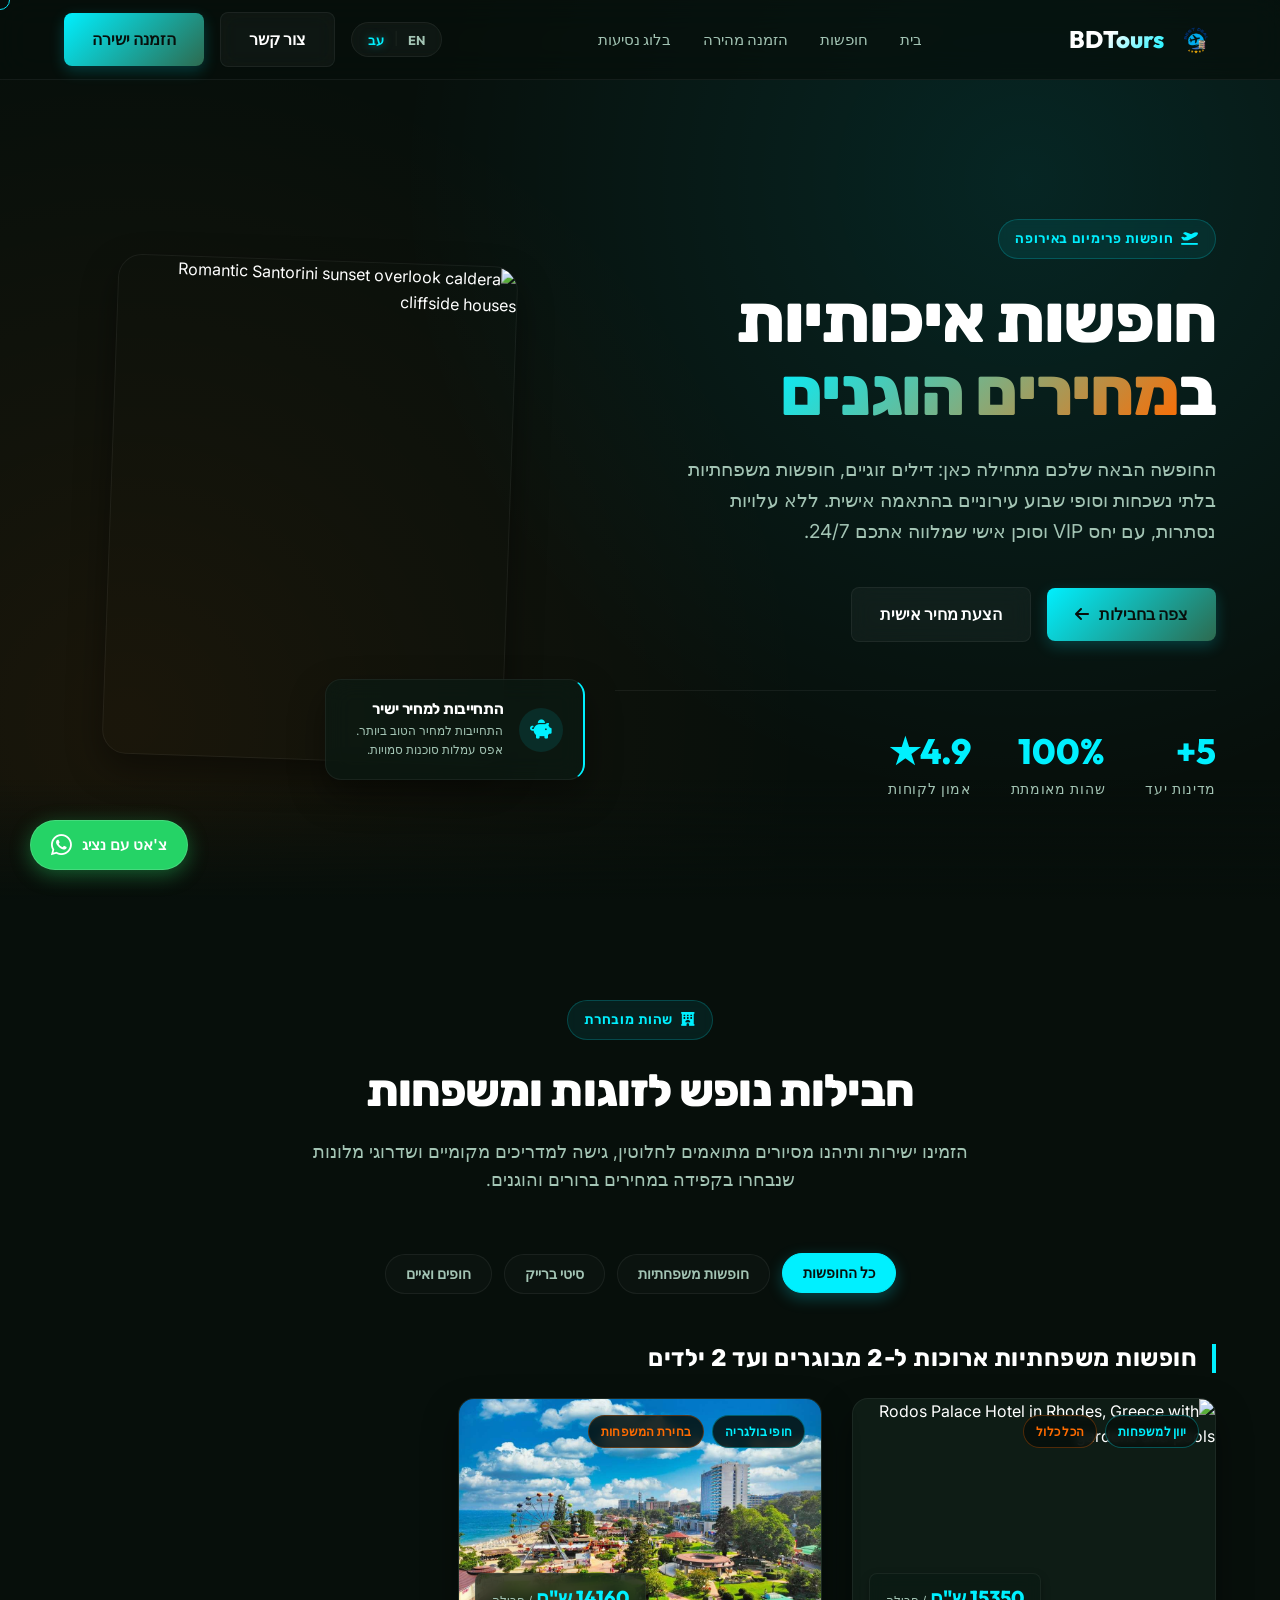
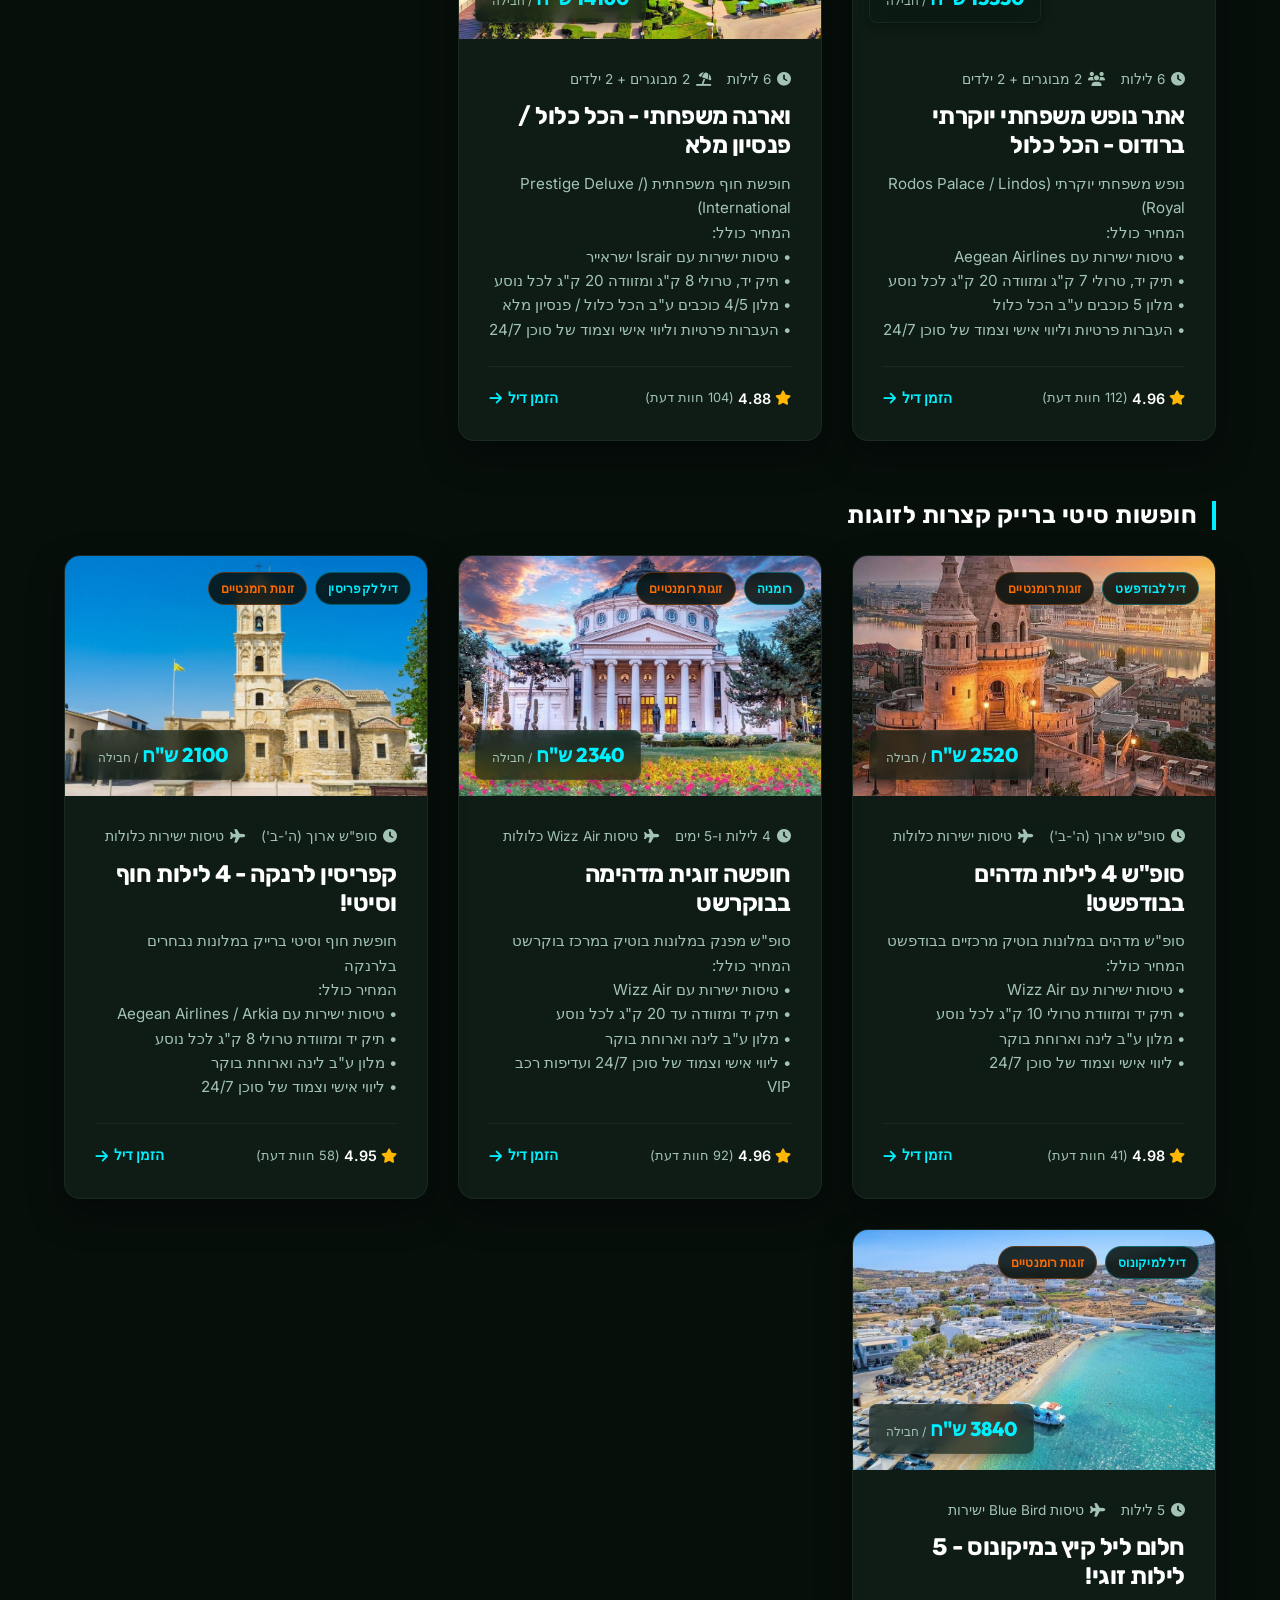
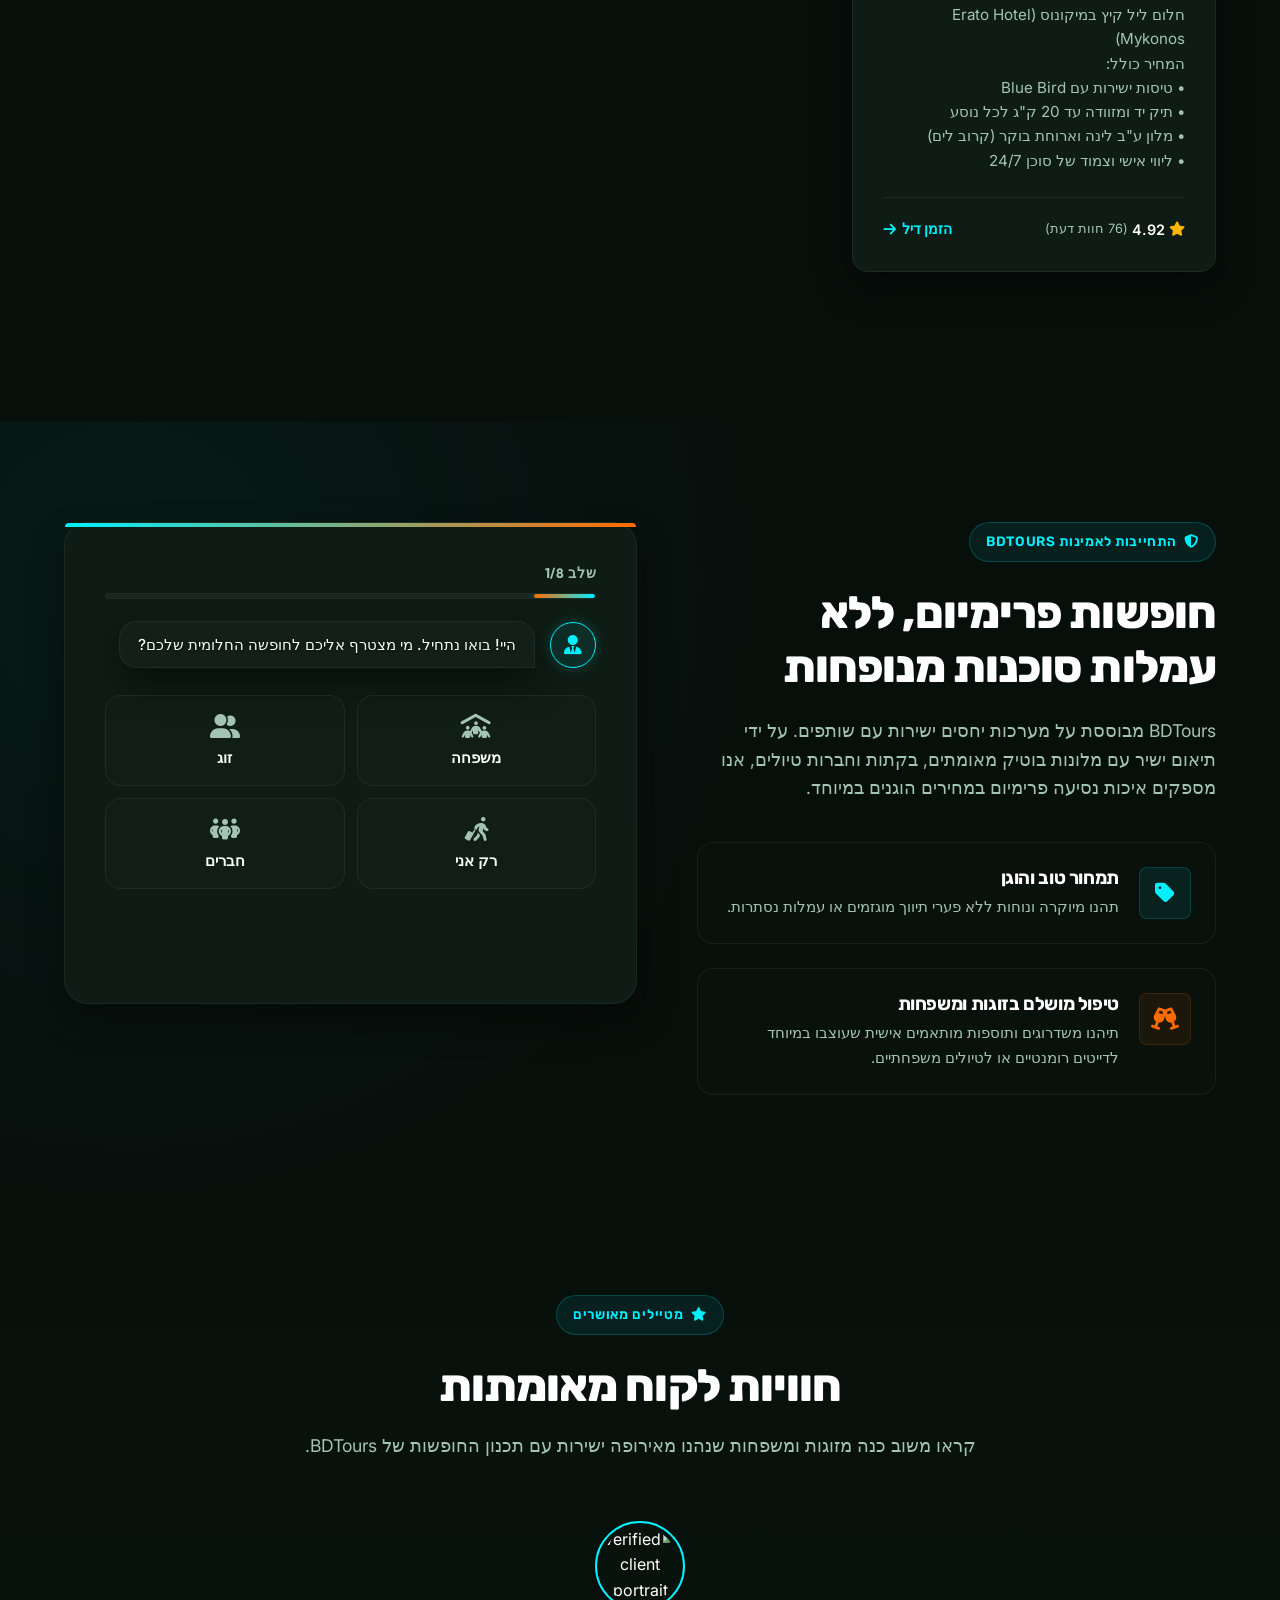
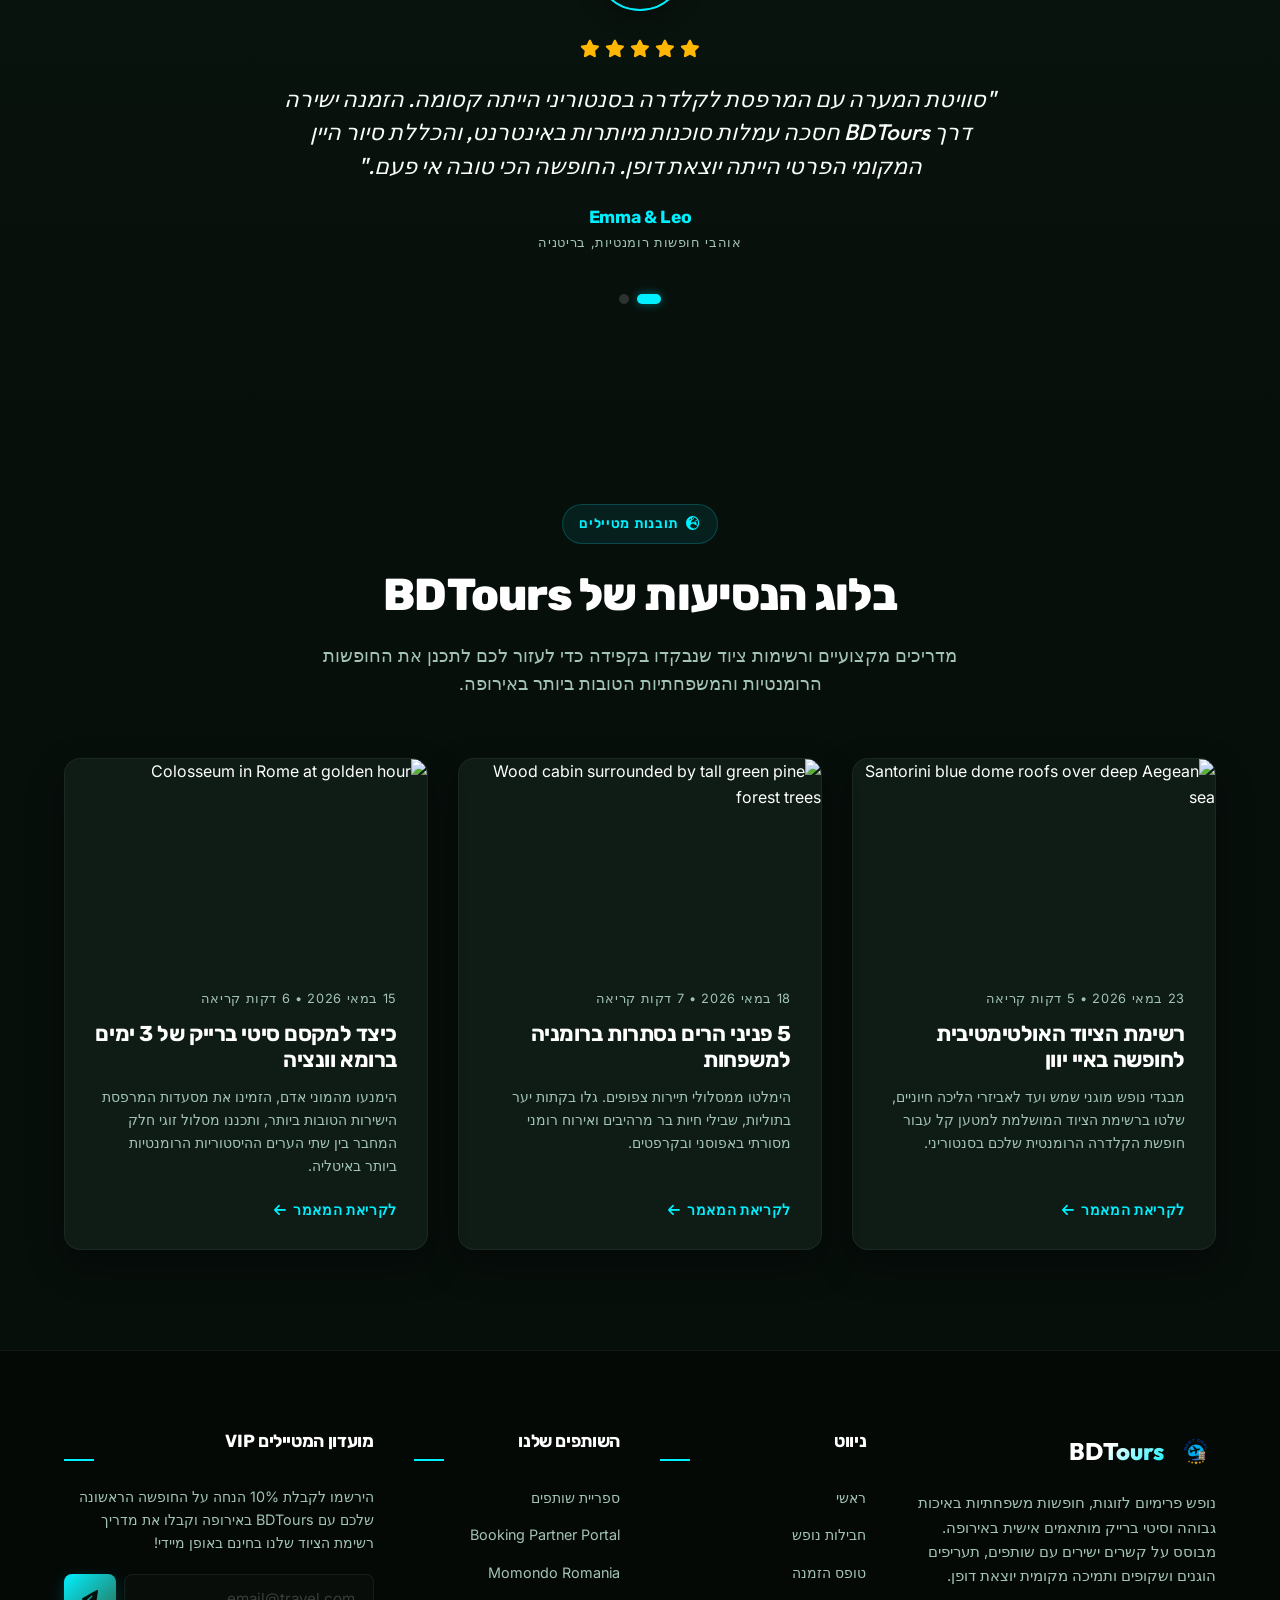
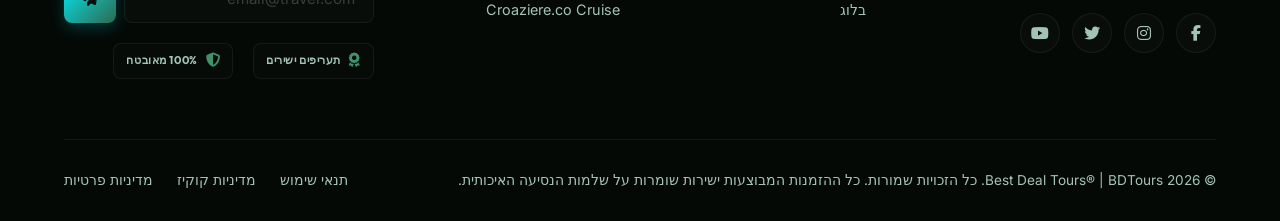
==== commit b70c8491: "feat: integrate premium transparent circular logo to navigation bar and footer" ====
--- a/index.html
+++ b/index.html
@@ -22,7 +22,7 @@
   
   <!-- Stylesheets & Fonts -->
   <link rel="stylesheet" href="styles.css">
-  <link rel="shortcut icon" href="assets/images/eco_logo.svg" type="image/svg+xml">
+  <link rel="shortcut icon" href="assets/images/logo.png" type="image/png">
   <!-- FontAwesome Icons Cloudflare -->
   <link rel="stylesheet" href="https://cdnjs.cloudflare.com/ajax/libs/font-awesome/6.4.0/css/all.min.css">
 </head>
@@ -34,7 +34,7 @@
   <header class="navbar" id="navbar">
     <div class="container">
       <a href="#home" class="logo" id="logo-nav">
-        <img src="assets/images/eco_logo.svg" alt="BDTours Logo">
+        <img src="assets/images/logo.png" alt="BDTours Logo">
         <span>BDTours</span>
       </a>
       
@@ -749,7 +749,7 @@
       <div class="footer-grid">
         <div class="footer-about">
           <a href="#home" class="logo">
-            <img src="assets/images/eco_logo.svg" alt="BDTours Logo">
+            <img src="assets/images/logo.png" alt="BDTours Logo">
             <span>BDTours</span>
           </a>
           <p data-translate="footer_desc">Premium couples retreats, high-quality family vacations, and curated European city breaks. Built on direct partner relationships, transparent fair rates, and outstanding local support.</p>
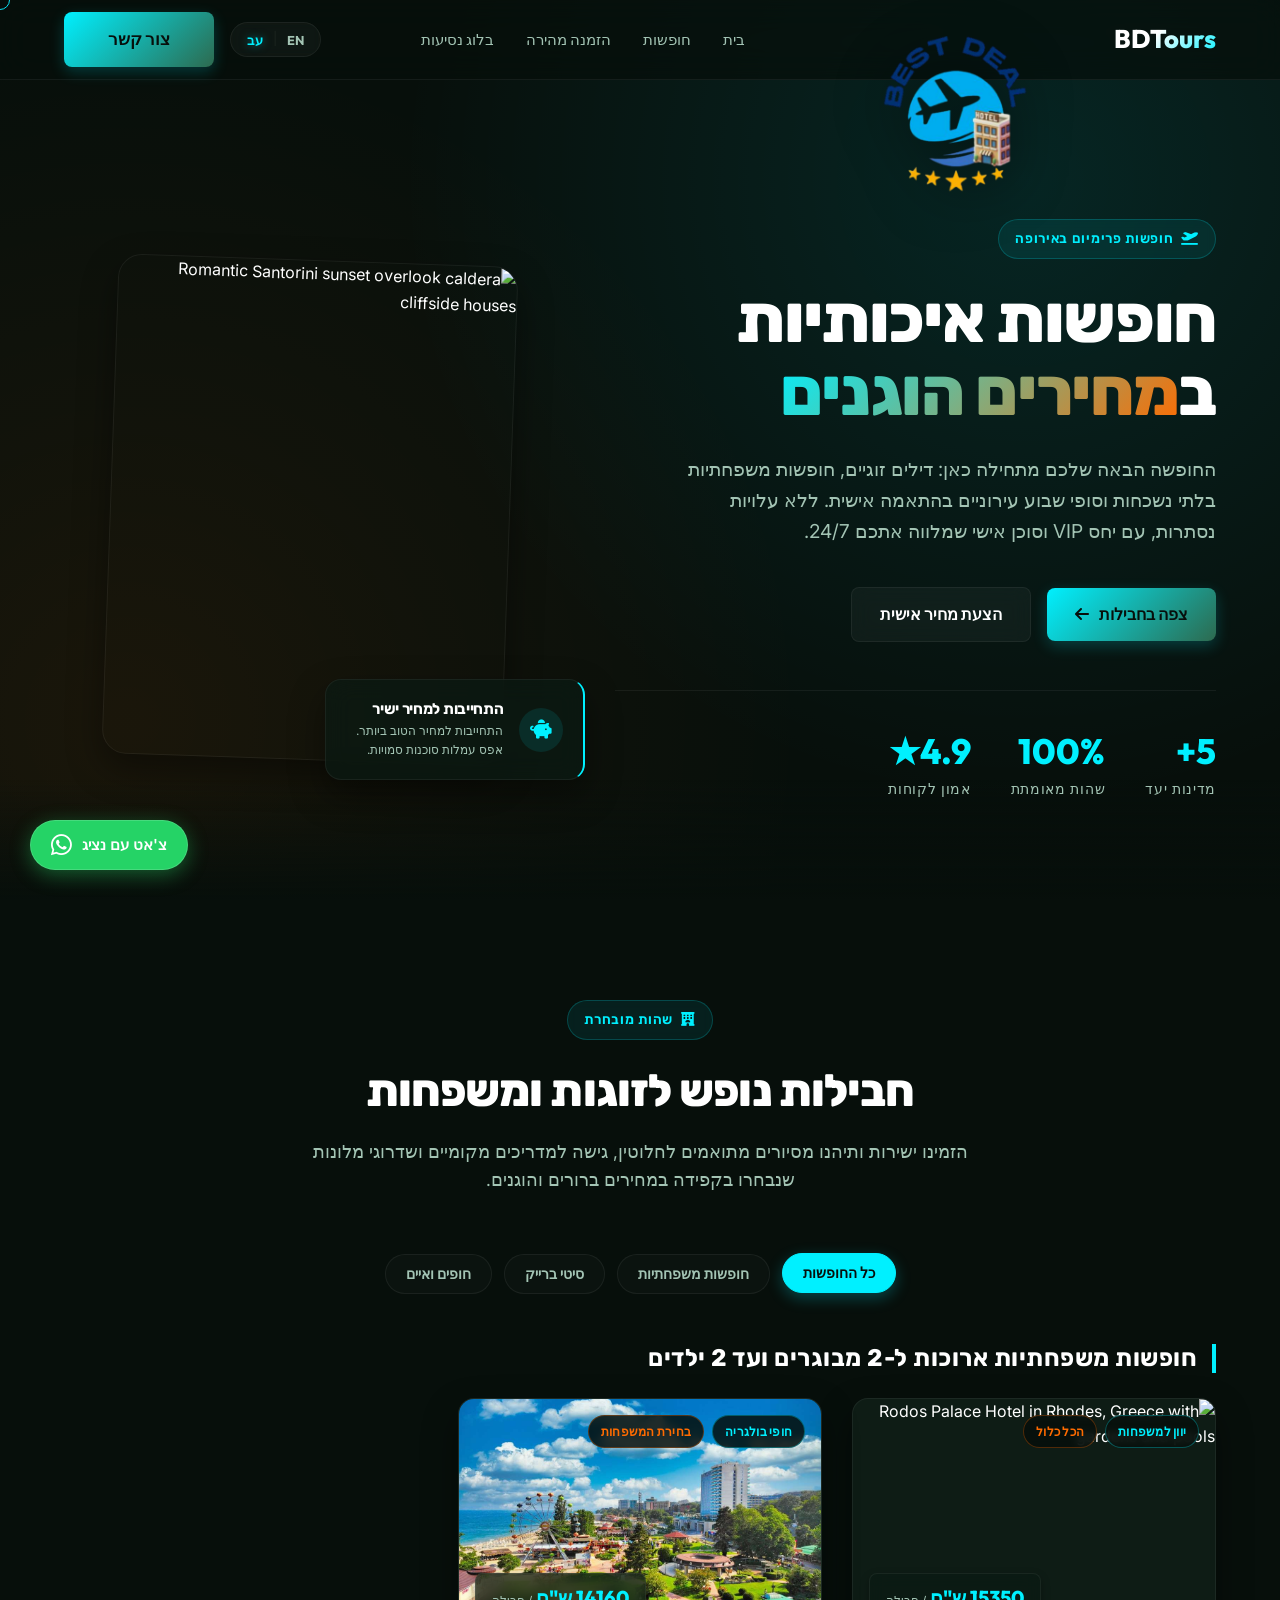
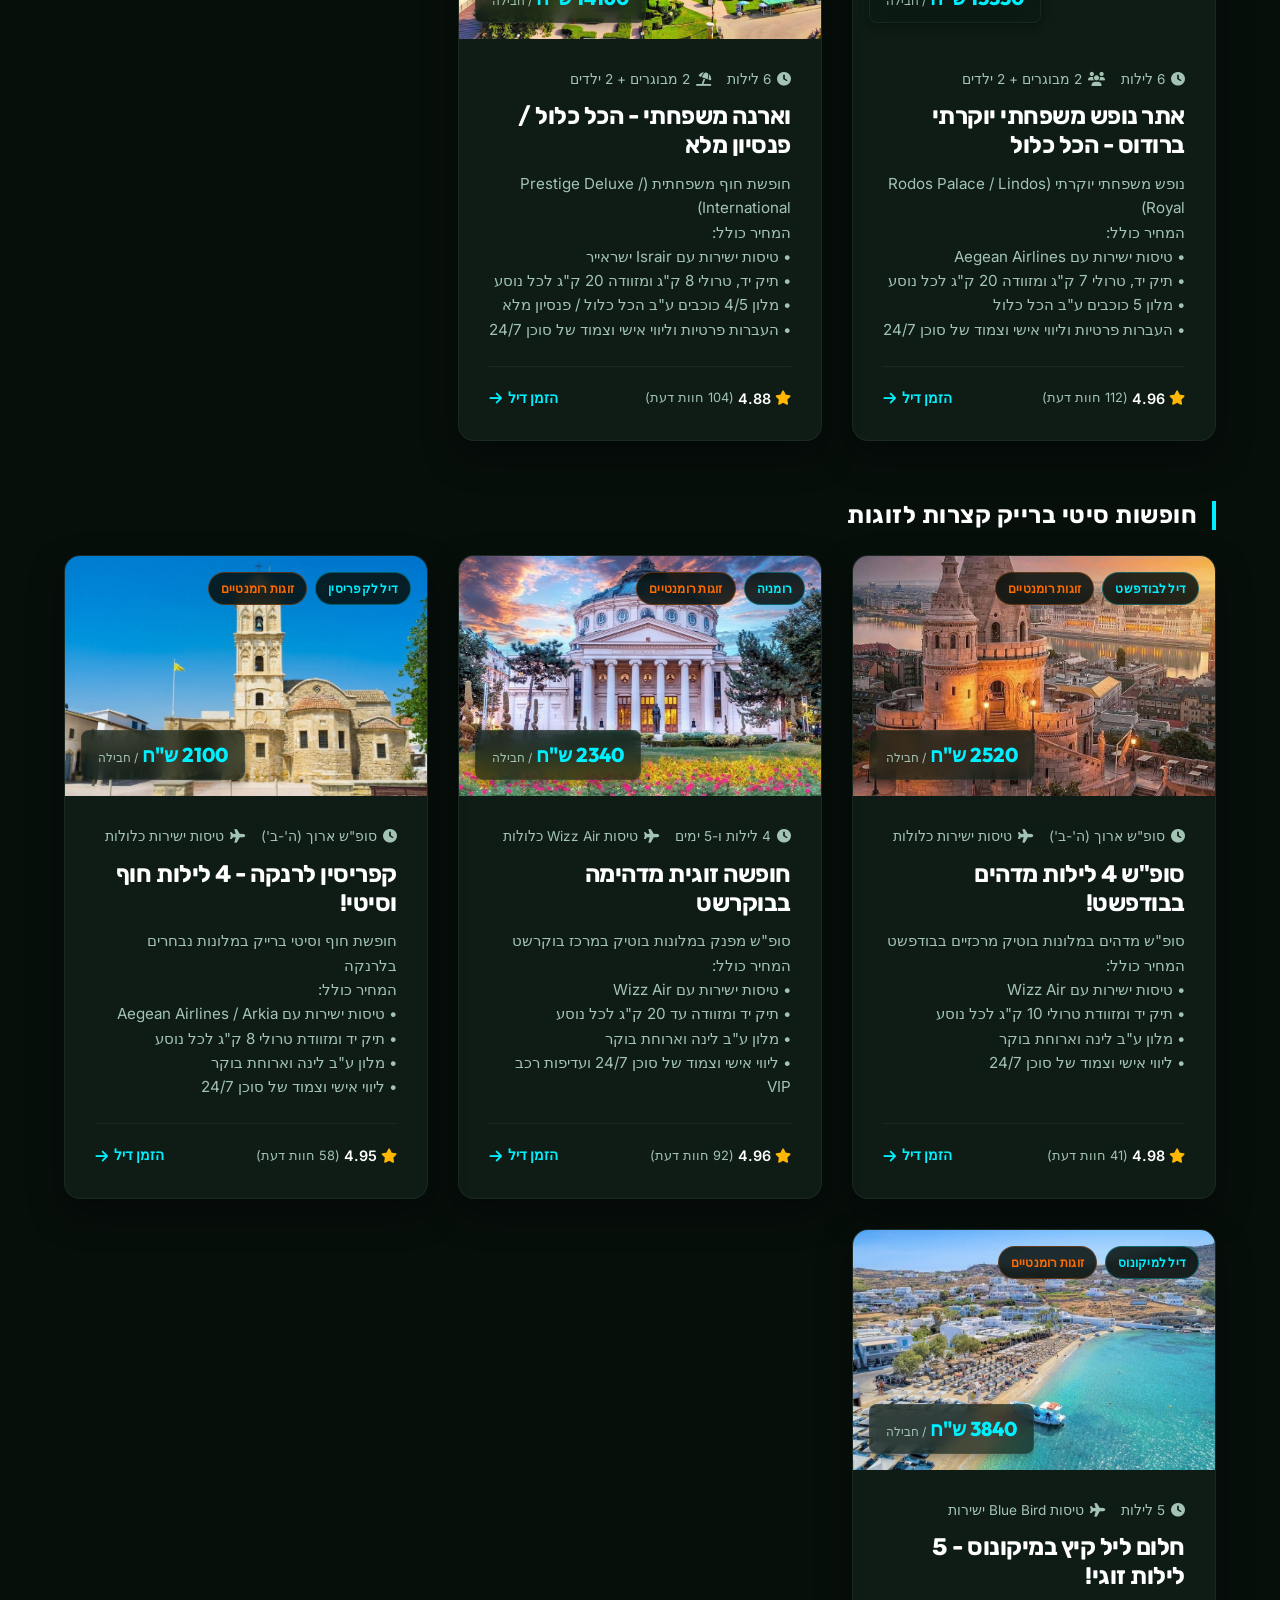
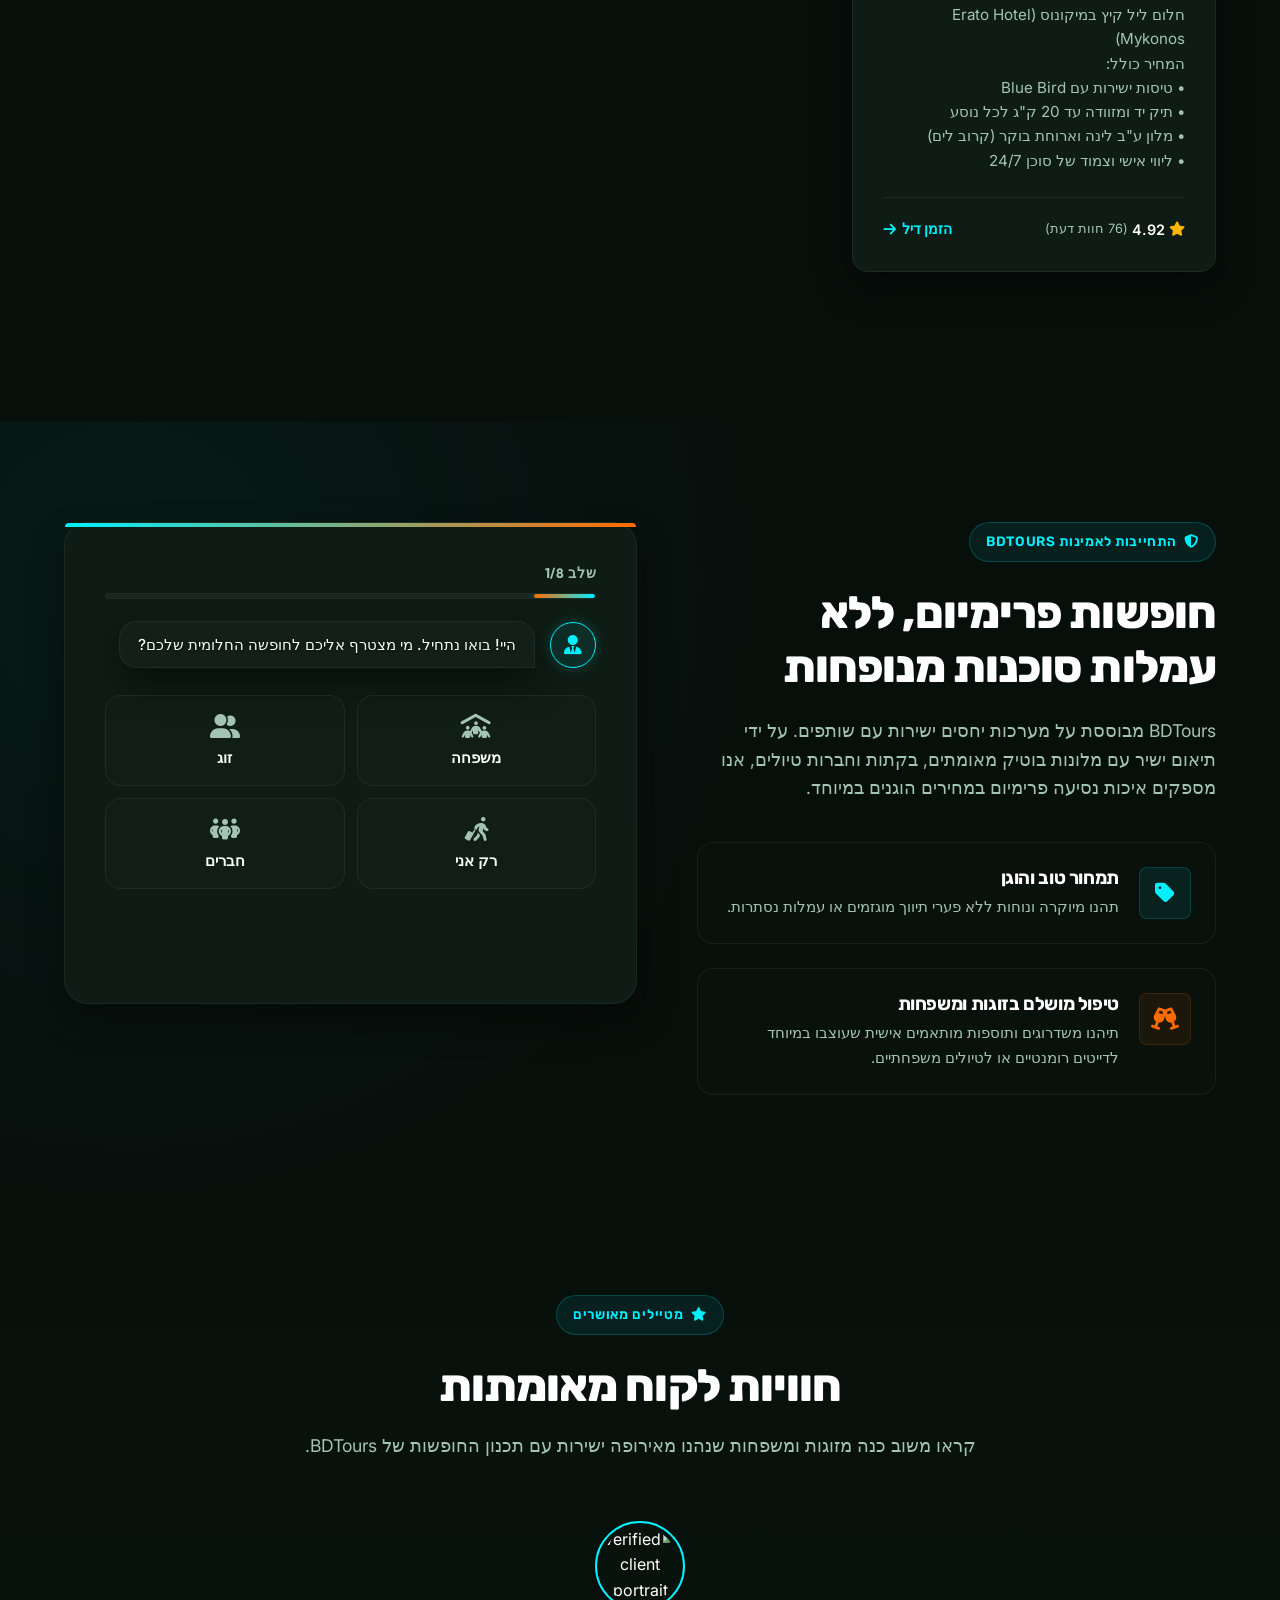
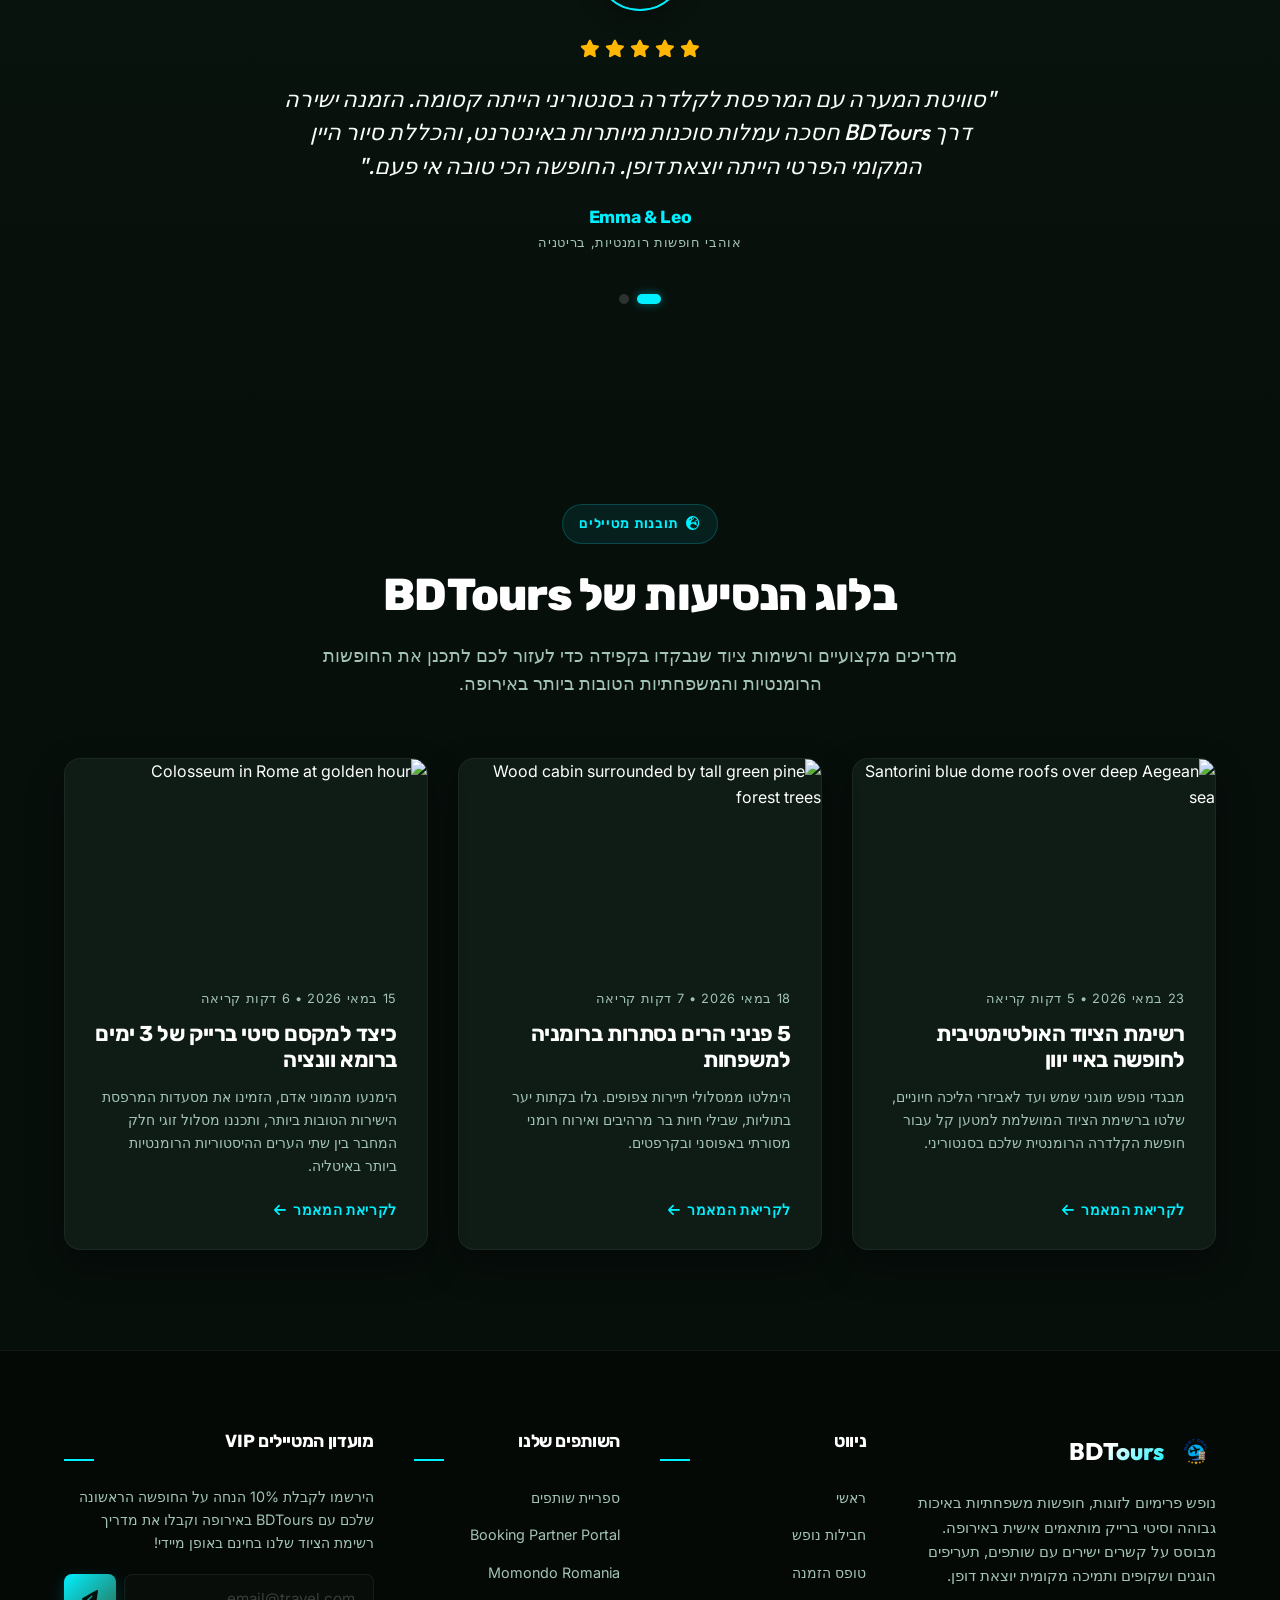
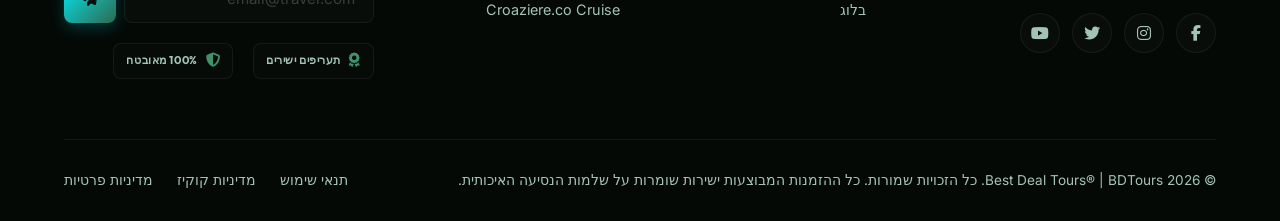
==== commit 23a75942: "feat: delete Book Direct navbar button and resize the remaining Inquire Now button to make it a prom" ====
--- a/index.html
+++ b/index.html
@@ -54,8 +54,7 @@
           <span class="lang-divider">|</span>
           <button class="lang-btn" data-lang="he">עב</button>
         </div>
-        <a href="#booking" class="btn btn-secondary" id="inquire-nav-btn" data-translate="btn_inquire">Inquire Now</a>
-        <a href="#destinations" class="btn btn-primary" id="book-nav-btn" data-translate="btn_book_direct">Book Direct</a>
+        <a href="#booking" class="btn btn-primary" id="inquire-nav-btn" data-translate="btn_inquire">Inquire Now</a>
       </div>
       
       <button class="hamburger" id="mobile-toggle" aria-label="Toggle navigation menu">
--- a/styles.css
+++ b/styles.css
@@ -320,6 +320,108 @@
   -webkit-text-fill-color: transparent;
 }
 
+/* ==========================================
+   HEADER FLOATING BRAND LOGO OVERRIDES
+   ========================================== */
+.navbar .logo {
+  position: relative;
+  width: 380px; /* Reserves enough width for 240px logo + 20px gap + text span */
+  height: 60px;
+  display: flex;
+  align-items: center;
+  transition: all 0.3s cubic-bezier(0.4, 0, 0.2, 1);
+}
+
+.navbar .logo img {
+  position: absolute;
+  top: -20px; /* Shifts the logo up to center it in the header height */
+  left: 0;
+  width: 240px; /* 6x larger than the original 40px */
+  height: 240px;
+  max-width: none;
+  max-height: none;
+  object-fit: contain;
+  filter: drop-shadow(0 12px 28px rgba(0, 0, 0, 0.45));
+  transition: all 0.3s cubic-bezier(0.4, 0, 0.2, 1);
+}
+
+.navbar .logo span {
+  margin-left: 260px; /* Push the text next to the giant circular logo */
+  font-size: 1.6rem;
+  font-weight: 800;
+  white-space: nowrap;
+  transition: all 0.3s cubic-bezier(0.4, 0, 0.2, 1);
+}
+
+/* Scrolled header state */
+.navbar.scrolled .logo {
+  width: 270px; /* Reserves enough width for 160px logo + 15px gap + text span */
+}
+
+.navbar.scrolled .logo img {
+  width: 160px; /* Shrinks to 4x size on scroll for enhanced reading area */
+  height: 160px;
+  top: -15px;
+  filter: drop-shadow(0 8px 18px rgba(0, 0, 0, 0.35));
+}
+
+.navbar.scrolled .logo span {
+  margin-left: 175px;
+  font-size: 1.3rem;
+}
+
+/* Responsive Overrides */
+@media (max-width: 1024px) {
+  .navbar .logo {
+    width: 300px; /* Tablet sizing adjustment */
+  }
+  .navbar .logo img {
+    width: 180px;
+    height: 180px;
+    top: -15px;
+  }
+  .navbar .logo span {
+    margin-left: 195px;
+    font-size: 1.4rem;
+  }
+  
+  .navbar.scrolled .logo {
+    width: 240px;
+  }
+  .navbar.scrolled .logo img {
+    width: 140px;
+    height: 140px;
+    top: -10px;
+  }
+  .navbar.scrolled .logo span {
+    margin-left: 155px;
+    font-size: 1.2rem;
+  }
+}
+
+@media (max-width: 768px) {
+  .navbar .logo {
+    width: 100px;
+  }
+  .navbar .logo img {
+    width: 100px;
+    height: 100px;
+    top: -10px;
+  }
+  .navbar .logo span {
+    display: none; /* Hide brand text on mobile to give room to hamburger/buttons */
+  }
+  
+  .navbar.scrolled .logo {
+    width: 80px;
+  }
+  .navbar.scrolled .logo img {
+    width: 80px;
+    height: 80px;
+    top: -5px;
+  }
+}
+
 .nav-menu {
   display: flex;
   align-items: center;
@@ -359,6 +461,12 @@
   display: flex;
   align-items: center;
   gap: 16px;
+}
+
+#inquire-nav-btn {
+  padding: 14px 44px; /* Resized to be wider and more prominent as the single key CTA */
+  font-size: 1.05rem;
+  white-space: nowrap;
 }
 
 /* Bilingual Language Switcher Layout */
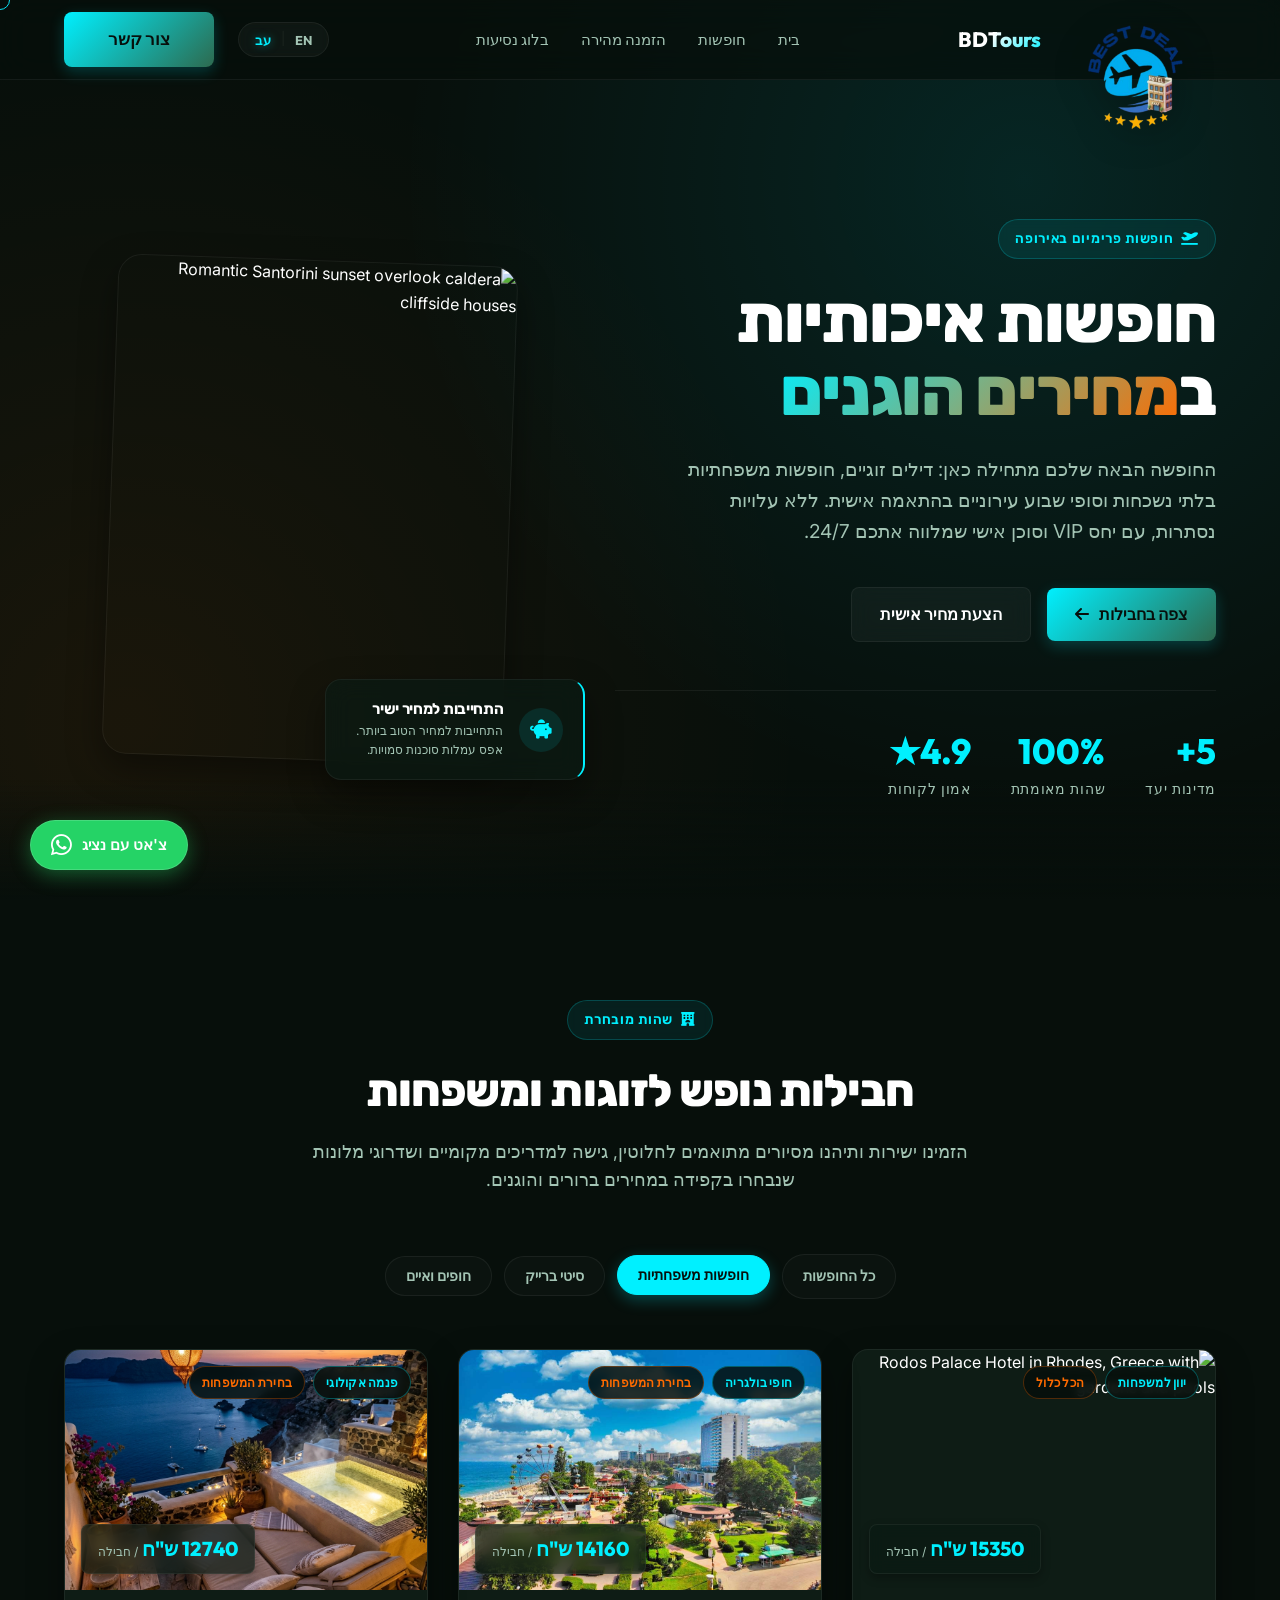
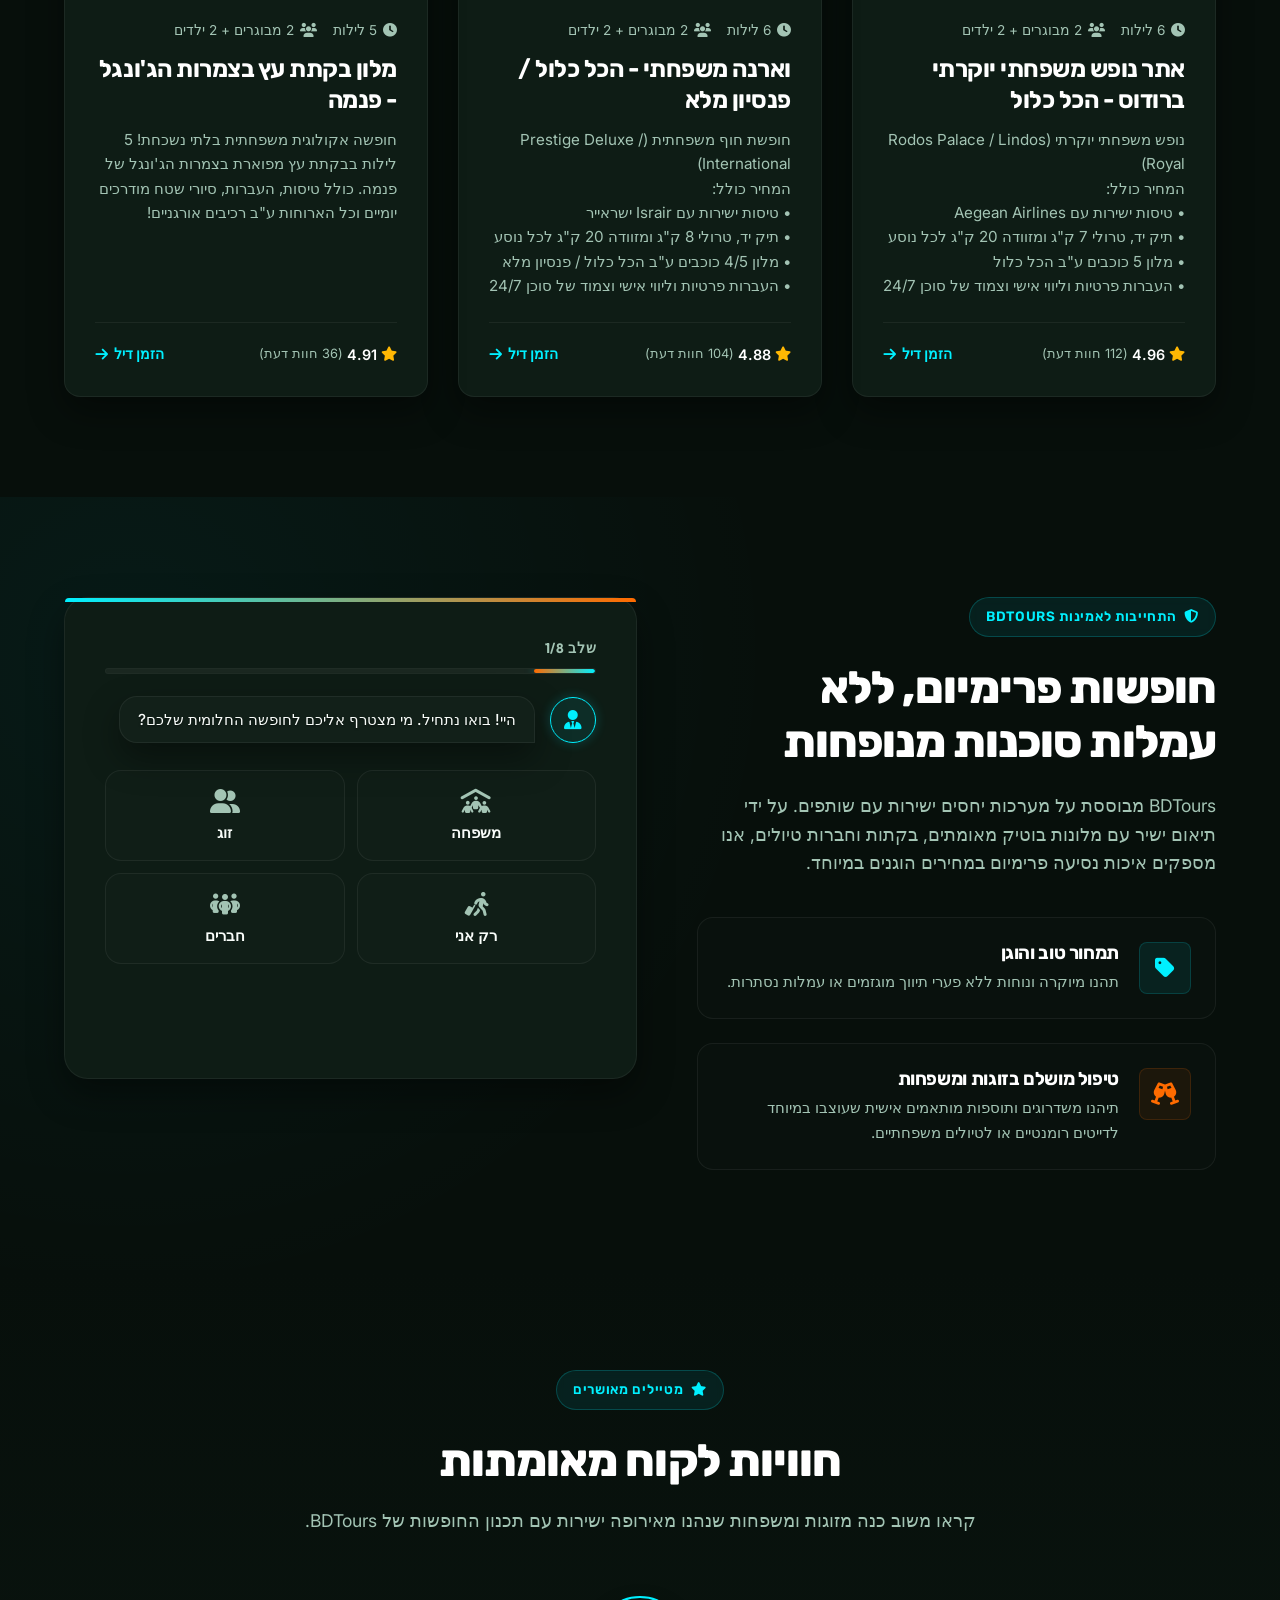
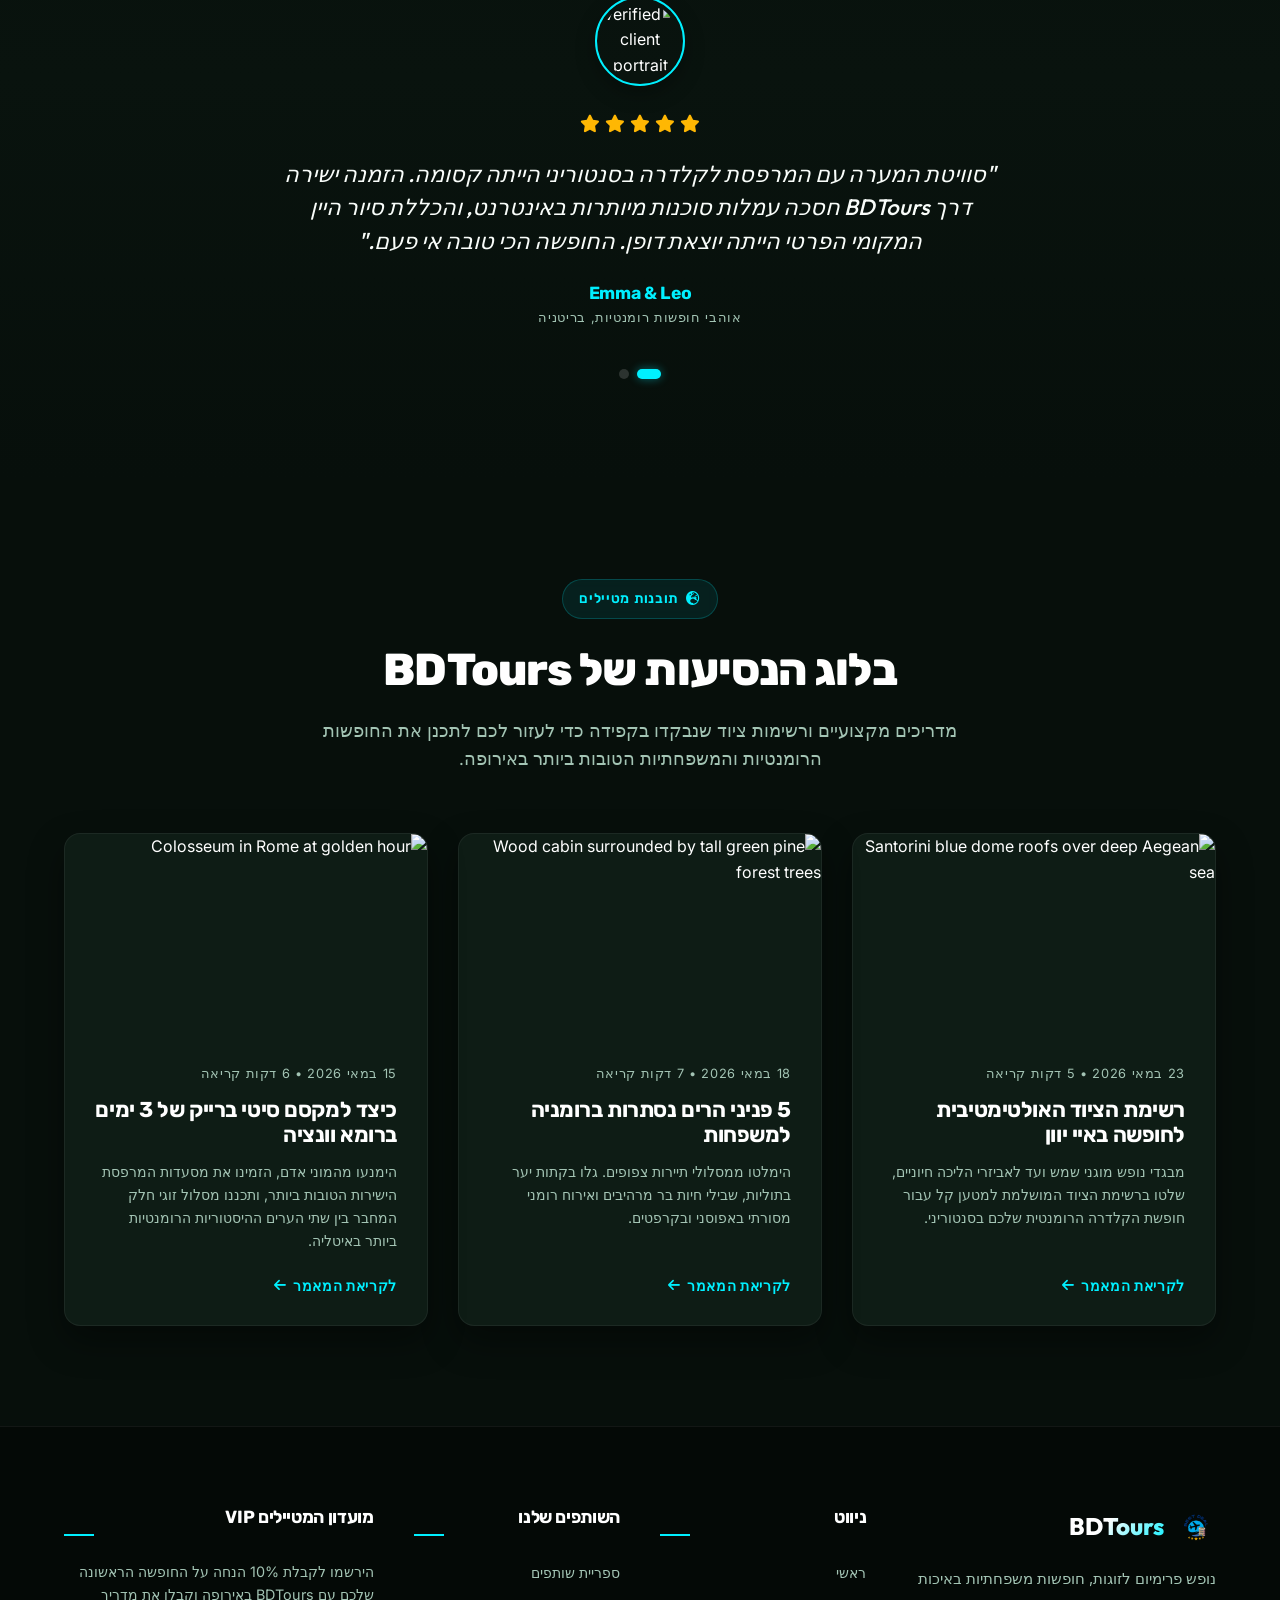
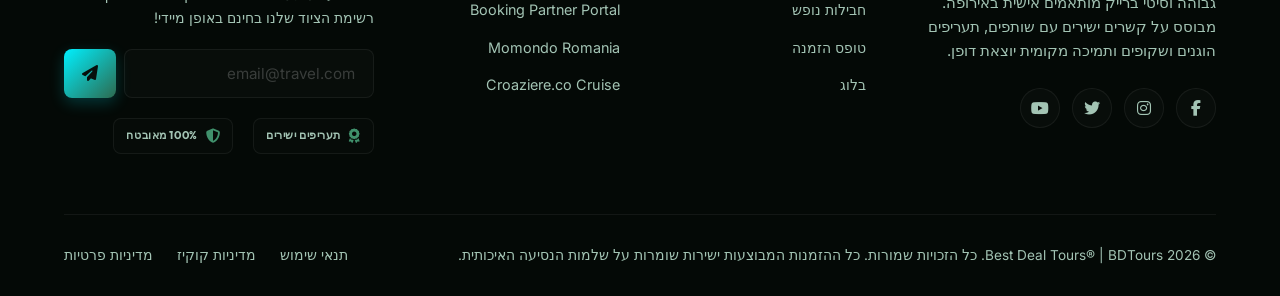
==== commit 3e30a717: "Implement All Vacations sub-page and cross-page state routing with highlight glow" ====
--- a/index.html
+++ b/index.html
@@ -125,212 +125,294 @@
       
       <!-- Filter Tabs -->
       <div class="filter-tabs">
-        <button class="tab-btn active" data-filter="all" data-translate="tab_all">All Vacations</button>
-        <button class="tab-btn" data-filter="family" data-translate="tab_family">Family Vacations</button>
+        <a href="all-vacations.html" class="tab-btn" data-translate="tab_all">All Vacations</a>
+        <button class="tab-btn active" data-filter="family" data-translate="tab_family">Family Vacations</button>
         <button class="tab-btn" data-filter="city" data-translate="tab_city">City Breaks</button>
         <button class="tab-btn" data-filter="beach" data-translate="tab_beach">Beach &amp; Islands</button>
       </div>
       
-      <!-- Row 1: Family Longer Holidays -->
-      <div class="dest-row-container">
-        <h3 class="dest-row-title" data-translate="dest_row_family_title">Family longer holiday for 2 adults and up to 2 children</h3>
-        <div class="destination-grid">
-          
-          <!-- Card 1: Rhodes All-Inclusive Family Palace (Greece) [NEW] -->
-          <article class="dest-card" data-category="beach family">
-            <div class="dest-img-container">
-              <img id="img-santorini" src="" alt="Rodos Palace Hotel in Rhodes, Greece with gardens and pools">
-              <div class="dest-badges">
-                <span class="dest-tag accent-teal" data-translate="tag_greece">Greece Family</span>
-                <span class="dest-tag accent-orange" data-translate="tag_family_deal">All Inclusive</span>
-              </div>
-              <div class="dest-price-badge">
-                <span class="dest-price-val" id="card-price-santorini">$5058</span>
-                <span class="dest-price-unit" data-translate="price_unit_package">/ package</span>
-              </div>
-            </div>
-            <div class="dest-info">
-              <div class="dest-meta">
-                <span><i class="fa-solid fa-clock"></i> <span data-translate="meta_rhodes_time">6 Nights</span></span>
-                <span><i class="fa-solid fa-users"></i> <span data-translate="meta_rhodes_guests">2 Adults + 2 Kids</span></span>
-              </div>
-              <h3 data-translate="title_rhodes">Rhodes All-Inclusive Family Resort</h3>
-              <p data-translate="desc_rhodes">Unforgettable family retreat! 6 nights in a 5-star premium resort (Rodos Palace / Lindos Royal). Includes direct Aegean Airlines flights, 20kg luggage + 7kg trolley, private transfers, and personal agent support!</p>
-              <div class="dest-actions">
-                <div class="dest-rating">
-                  <i class="fa-solid fa-star"></i>
-                  <span class="dest-rating-val">4.96</span>
-                  <span class="dest-rating-count" data-translate="reviews_count_1">(112 reviews)</span>
-                </div>
-                <a href="https://wa.me/972523279179" target="_blank" class="dest-more-link select-retreat-btn" data-retreat="santorini" data-translate="btn_book_now">Book Deal <i class="fa-solid fa-arrow-right"></i></a>
-              </div>
-            </div>
-          </article>
-
-          <!-- Card 2: Bulgaria Golden Sands Resort (Bulgaria) -->
-          <article class="dest-card" data-category="beach family">
-            <div class="dest-img-container">
-              <img id="img-bulgaria" src="" alt="Beautiful sunlit European seaside bay and resort pools">
-              <div class="dest-badges">
-                <span class="dest-tag accent-teal" data-translate="tag_bulgaria">Bulgaria Beach</span>
-                <span class="dest-tag accent-orange" data-translate="tag_family_choice">Family Choice</span>
-              </div>
-              <div class="dest-price-badge">
-                <span class="dest-price-val" id="card-price-bulgaria">$4668</span>
-                <span class="dest-price-unit" data-translate="price_unit_package">/ package</span>
-              </div>
-            </div>
-            <div class="dest-info">
-              <div class="dest-meta">
-                <span><i class="fa-solid fa-clock"></i> <span data-translate="meta_bulgaria_time">6 Nights</span></span>
-                <span><i class="fa-solid fa-umbrella-beach"></i> <span data-translate="meta_bulgaria_guests">2 Adults + 2 Kids</span></span>
-              </div>
-              <h3 data-translate="title_bulgaria">Varna All-Inclusive Family Resort</h3>
-              <p data-translate="desc_bulgaria">High-quality family beach holiday in Varna, Bulgaria! 6 nights in a 4 or 5-star premium resort (Prestige Deluxe Aquapark / International Casino). Includes direct Israir flights, 20kg luggage + 8kg trolley, private transfers, and personal agent support.</p>
-              <div class="dest-actions">
-                <div class="dest-rating">
-                  <i class="fa-solid fa-star"></i>
-                  <span class="dest-rating-val">4.88</span>
-                  <span class="dest-rating-count" data-translate="reviews_count_4">(104 reviews)</span>
-                </div>
-                <a href="https://wa.me/972523279179" target="_blank" class="dest-more-link select-retreat-btn" data-retreat="bulgaria" data-translate="btn_book_now">Book Deal <i class="fa-solid fa-arrow-right"></i></a>
-              </div>
-            </div>
-          </article>
-
-        </div>
-      </div>
-      
-      <!-- Row 2: Couples Short City Break Escapes -->
-      <div class="dest-row-container" style="margin-top: 60px;">
-        <h3 class="dest-row-title" data-translate="dest_row_couples_title">Couples short city break escape</h3>
-        <div class="destination-grid">
-          
-          <!-- Card 3: Budapest Weekend City Break (Hungary) [NEW] -->
-          <article class="dest-card" data-category="city">
-            <div class="dest-img-container">
-              <img id="img-budapest" src="" alt="Beautiful Parliament building in Budapest, Hungary at sunset next to Danube river">
-              <div class="dest-badges">
-                <span class="dest-tag accent-teal" data-translate="tag_hungary">Budapest Deal</span>
-                <span class="dest-tag accent-orange" data-translate="tag_romantic">Romantic Couples</span>
-              </div>
-              <div class="dest-price-badge">
-                <span class="dest-price-val" id="card-price-budapest">$680</span>
-                <span class="dest-price-unit" data-translate="price_unit_package">/ package</span>
-              </div>
-            </div>
-            <div class="dest-info">
-              <div class="dest-meta">
-                <span><i class="fa-solid fa-clock"></i> <span data-translate="meta_budapest_time">4-Night Long Weekend</span></span>
-                <span><i class="fa-solid fa-plane"></i> <span data-translate="meta_budapest_flights">Wizz Air Included</span></span>
-              </div>
-              <h3 data-translate="title_budapest">Budapest 4-Night Weekend Getaway</h3>
-              <p data-translate="desc_budapest">A bomb price deal! 4 nights in central boutique hotels, direct flights, personal agent coordination, and hand/trolley bags included. Unmatched city break deal.</p>
-              <div class="dest-actions">
-                <div class="dest-rating">
-                  <i class="fa-solid fa-star"></i>
-                  <span class="dest-rating-val">4.98</span>
-                  <span class="dest-rating-count" data-translate="reviews_count_5">(41 reviews)</span>
-                </div>
-                <a href="https://wa.me/972523279179" target="_blank" class="dest-more-link select-retreat-btn" data-retreat="budapest" data-translate="btn_book_now">Book Deal <i class="fa-solid fa-arrow-right"></i></a>
-              </div>
-            </div>
-          </article>
-
-          <!-- Card 4: Bucharest Weekend Holiday (Romania) [NEW] [MIDDLE SPOT] -->
-          <article class="dest-card" data-category="city">
-            <div class="dest-img-container">
-              <img id="img-bucharest" src="" alt="Romanian Athenaeum in Bucharest with flower gardens at sunset">
-              <div class="dest-badges">
-                <span class="dest-tag accent-teal" data-translate="tag_romania">Romania</span>
-                <span class="dest-tag accent-orange" data-translate="tag_romantic">Romantic Couples</span>
-              </div>
-              <div class="dest-price-badge">
-                <span class="dest-price-val" id="card-price-bucharest">$630</span>
-                <span class="dest-price-unit" data-translate="price_unit_package">/ package</span>
-              </div>
-            </div>
-            <div class="dest-info">
-              <div class="dest-meta">
-                <span><i class="fa-solid fa-clock"></i> <span data-translate="meta_bucharest_time">4-Night Long Weekend</span></span>
-                <span><i class="fa-solid fa-plane"></i> <span data-translate="meta_bucharest_flights">Wizz Air Included</span></span>
-              </div>
-              <h3 data-translate="title_bucharest">Bucharest 4-Night Relaxing Getaway</h3>
-              <p data-translate="desc_bucharest">Spend a relaxing 4-night weekend in central boutique hotels. Includes direct Wizz Air flights, hand bag + 20kg luggage, personal agent support, and VIP priority car rental options!</p>
-              <div class="dest-actions">
-                <div class="dest-rating">
-                  <i class="fa-solid fa-star"></i>
-                  <span class="dest-rating-val">4.96</span>
-                  <span class="dest-rating-count" data-translate="reviews_count_2">(92 reviews)</span>
-                </div>
-                <a href="https://wa.me/972523279179" target="_blank" class="dest-more-link select-retreat-btn" data-retreat="bucharest" data-translate="btn_book_now">Book Deal <i class="fa-solid fa-arrow-right"></i></a>
-              </div>
-            </div>
-          </article>
-
-          <!-- Card 5: Cyprus Larnaca Beach & City Break (Cyprus) [NEW] -->
-          <article class="dest-card" data-category="beach city">
-            <div class="dest-img-container">
-              <img id="img-cyprus" src="" alt="Beautiful historic Church of Saint Lazarus in Larnaca, Cyprus under a bright blue sky">
-              <div class="dest-badges">
-                <span class="dest-tag accent-teal" data-translate="tag_cyprus">Cyprus Deal</span>
-                <span class="dest-tag accent-orange" data-translate="tag_romantic">Romantic Couples</span>
-              </div>
-              <div class="dest-price-badge">
-                <span class="dest-price-val" id="card-price-cyprus">$565</span>
-                <span class="dest-price-unit" data-translate="price_unit_package">/ package</span>
-              </div>
-            </div>
-            <div class="dest-info">
-              <div class="dest-meta">
-                <span><i class="fa-solid fa-clock"></i> <span data-translate="meta_cyprus_time">4-Night Long Weekend</span></span>
-                <span><i class="fa-solid fa-plane"></i> <span data-translate="meta_cyprus_flights">Aegean/Arkia Included</span></span>
-              </div>
-              <h3 data-translate="title_cyprus">Cyprus Larnaca 4-Night Beach &amp; City Break</h3>
-              <p data-translate="desc_cyprus">A dream summer getaway! 4 nights and 5 full days in premium handpicked hotels, direct flights, personal agent coordination, and hand/trolley bags included.</p>
-              <div class="dest-actions">
-                <div class="dest-rating">
-                  <i class="fa-solid fa-star"></i>
-                  <span class="dest-rating-val">4.95</span>
-                  <span class="dest-rating-count" data-translate="reviews_count_6">(58 reviews)</span>
-                </div>
-                <a href="https://wa.me/972523279179" target="_blank" class="dest-more-link select-retreat-btn" data-retreat="cyprus" data-translate="btn_book_now">Book Deal <i class="fa-solid fa-arrow-right"></i></a>
-              </div>
-            </div>
-          </article>
-
-          <!-- Card 6: Mykonos Beach Couples Escape (Greece) [NEW] -->
-          <article class="dest-card" data-category="beach">
-            <div class="dest-img-container">
-              <img id="img-mykonos" src="" alt="Beautiful beach front hotel Erato in Mykonos, Greece with sea view">
-              <div class="dest-badges">
-                <span class="dest-tag accent-teal" data-translate="tag_mykonos">Mykonos Deal</span>
-                <span class="dest-tag accent-orange" data-translate="tag_romantic">Romantic Couples</span>
-              </div>
-              <div class="dest-price-badge">
-                <span class="dest-price-val" id="card-price-mykonos">$1266</span>
-                <span class="dest-price-unit" data-translate="price_unit_package">/ package</span>
-              </div>
-            </div>
-            <div class="dest-info">
-              <div class="dest-meta">
-                <span><i class="fa-solid fa-clock"></i> <span data-translate="meta_mykonos_time">5-Night Summer Escape</span></span>
-                <span><i class="fa-solid fa-plane"></i> <span data-translate="meta_mykonos_flights">Blue Bird Flights Included</span></span>
-              </div>
-              <h3 data-translate="title_mykonos">Mykonos Erato Hotel 5-Night Couples Break</h3>
-              <p data-translate="desc_mykonos">A midsummer night's dream in Mykonos, Greece! 5 nights in a beautiful beach-adjacent hotel (Erato Hotel). Includes direct Blue Bird flights, luggage, and 24/7 personal agent accompaniment!</p>
-              <div class="dest-actions">
-                <div class="dest-rating">
-                  <i class="fa-solid fa-star"></i>
-                  <span class="dest-rating-val">4.92</span>
-                  <span class="dest-rating-count" data-translate="reviews_count_7">(76 reviews)</span>
-                </div>
-                <a href="https://wa.me/972523279179" target="_blank" class="dest-more-link select-retreat-btn" data-retreat="mykonos" data-translate="btn_book_now">Book Deal <i class="fa-solid fa-arrow-right"></i></a>
-              </div>
-            </div>
-          </article>
-
-        </div>
+      <!-- Unified Destination Grid (Exactly 9 cards - dynamically compact/detailed) -->
+      <div class="destination-grid">
+        
+        <!-- Card 1: Rhodes All-Inclusive Family Palace (Greece) [retreat Santorini] -->
+        <article class="dest-card" data-category="beach family" data-retreat="santorini">
+          <div class="dest-img-container">
+            <img id="img-santorini" src="" alt="Rodos Palace Hotel in Rhodes, Greece with gardens and pools">
+            <div class="dest-badges">
+              <span class="dest-tag accent-teal" data-translate="tag_greece">Greece Family</span>
+              <span class="dest-tag accent-orange" data-translate="tag_family_deal">All Inclusive</span>
+            </div>
+            <div class="dest-price-badge">
+              <span class="dest-price-val" id="card-price-santorini">$5060</span>
+              <span class="dest-price-unit" data-translate="price_unit_package">/ package</span>
+            </div>
+          </div>
+          <div class="dest-info">
+            <div class="dest-meta">
+              <span><i class="fa-solid fa-clock"></i> <span data-translate="meta_rhodes_time">6 Nights</span></span>
+              <span><i class="fa-solid fa-users"></i> <span data-translate="meta_rhodes_guests">2 Adults + 2 Kids</span></span>
+            </div>
+            <h3 data-translate="title_rhodes">Rhodes All-Inclusive Family Resort</h3>
+            <p data-translate="desc_rhodes">Unforgettable family retreat! 6 nights in a 5-star premium resort (Rodos Palace / Lindos Royal). Includes direct Aegean Airlines flights, 20kg luggage + 7kg trolley, private transfers, and personal agent support!</p>
+            <div class="dest-actions">
+              <div class="dest-rating">
+                <i class="fa-solid fa-star"></i>
+                <span class="dest-rating-val">4.96</span>
+                <span class="dest-rating-count" data-translate="reviews_count_1">(112 reviews)</span>
+              </div>
+              <a href="https://wa.me/972523279179" target="_blank" class="dest-more-link select-retreat-btn" data-retreat="santorini" data-translate="btn_book_now">Book Deal <i class="fa-solid fa-arrow-right"></i></a>
+            </div>
+          </div>
+        </article>
+
+        <!-- Card 2: Bulgaria Golden Sands Resort (Bulgaria) [retreat Bulgaria] -->
+        <article class="dest-card" data-category="beach family" data-retreat="bulgaria">
+          <div class="dest-img-container">
+            <img id="img-bulgaria" src="" alt="Beautiful sunlit European seaside bay and resort pools">
+            <div class="dest-badges">
+              <span class="dest-tag accent-teal" data-translate="tag_bulgaria">Bulgaria Beach</span>
+              <span class="dest-tag accent-orange" data-translate="tag_family_choice">Family Choice</span>
+            </div>
+            <div class="dest-price-badge">
+              <span class="dest-price-val" id="card-price-bulgaria">$4668</span>
+              <span class="dest-price-unit" data-translate="price_unit_package">/ package</span>
+            </div>
+          </div>
+          <div class="dest-info">
+            <div class="dest-meta">
+              <span><i class="fa-solid fa-clock"></i> <span data-translate="meta_bulgaria_time">6 Nights</span></span>
+              <span><i class="fa-solid fa-users"></i> <span data-translate="meta_bulgaria_guests">2 Adults + 2 Kids</span></span>
+            </div>
+            <h3 data-translate="title_bulgaria">Varna All-Inclusive Family Resort</h3>
+            <p data-translate="desc_bulgaria">High-quality family beach holiday in Varna, Bulgaria! 6 nights in a 4 or 5-star premium resort (Prestige Deluxe Aquapark / International Casino). Includes direct Israir flights, 20kg luggage + 8kg trolley, private transfers, and personal agent support.</p>
+            <div class="dest-actions">
+              <div class="dest-rating">
+                <i class="fa-solid fa-star"></i>
+                <span class="dest-rating-val">4.88</span>
+                <span class="dest-rating-count" data-translate="reviews_count_4">(104 reviews)</span>
+              </div>
+              <a href="https://wa.me/972523279179" target="_blank" class="dest-more-link select-retreat-btn" data-retreat="bulgaria" data-translate="btn_book_now">Book Deal <i class="fa-solid fa-arrow-right"></i></a>
+            </div>
+          </div>
+        </article>
+
+        <!-- Card 3: Budapest Weekend City Break (Hungary) [retreat Budapest] -->
+        <article class="dest-card" data-category="city" data-retreat="budapest">
+          <div class="dest-img-container">
+            <img id="img-budapest" src="" alt="Beautiful Parliament building in Budapest, Hungary at sunset next to Danube river">
+            <div class="dest-badges">
+              <span class="dest-tag accent-teal" data-translate="tag_hungary">Budapest Deal</span>
+              <span class="dest-tag accent-orange" data-translate="tag_romantic">Romantic Couples</span>
+            </div>
+            <div class="dest-price-badge">
+              <span class="dest-price-val" id="card-price-budapest">$831</span>
+              <span class="dest-price-unit" data-translate="price_unit_person">/ person</span>
+            </div>
+          </div>
+          <div class="dest-info">
+            <div class="dest-meta">
+              <span><i class="fa-solid fa-clock"></i> <span data-translate="meta_budapest_time">4 Nights</span></span>
+              <span><i class="fa-solid fa-users"></i> <span data-translate="meta_budapest_guests">2 Adults</span></span>
+            </div>
+            <h3 data-translate="title_budapest">Budapest 4-Night Weekend Getaway</h3>
+            <p data-translate="desc_budapest">A bomb price deal! 4 nights in central boutique hotels, direct flights, personal agent coordination, and hand/trolley bags included. Unmatched city break deal.</p>
+            <div class="dest-actions">
+              <div class="dest-rating">
+                <i class="fa-solid fa-star"></i>
+                <span class="dest-rating-val">4.98</span>
+                <span class="dest-rating-count" data-translate="reviews_count_5">(41 reviews)</span>
+              </div>
+              <a href="https://wa.me/972523279179" target="_blank" class="dest-more-link select-retreat-btn" data-retreat="budapest" data-translate="btn_book_now">Book Deal <i class="fa-solid fa-arrow-right"></i></a>
+            </div>
+          </div>
+        </article>
+
+        <!-- Card 4: Bucharest Weekend Holiday (Romania) [retreat Bucharest] -->
+        <article class="dest-card" data-category="city" data-retreat="bucharest">
+          <div class="dest-img-container">
+            <img id="img-bucharest" src="" alt="Romanian Athenaeum in Bucharest with flower gardens at sunset">
+            <div class="dest-badges">
+              <span class="dest-tag accent-teal" data-translate="tag_romania">Romania</span>
+              <span class="dest-tag accent-orange" data-translate="tag_romantic">Romantic Couples</span>
+            </div>
+            <div class="dest-price-badge">
+              <span class="dest-price-val" id="card-price-bucharest">$771</span>
+              <span class="dest-price-unit" data-translate="price_unit_person">/ person</span>
+            </div>
+          </div>
+          <div class="dest-info">
+            <div class="dest-meta">
+              <span><i class="fa-solid fa-clock"></i> <span data-translate="meta_bucharest_time">4 Nights</span></span>
+              <span><i class="fa-solid fa-users"></i> <span data-translate="meta_bucharest_guests">2 Adults</span></span>
+            </div>
+            <h3 data-translate="title_bucharest">Bucharest 4-Night Relaxing Getaway</h3>
+            <p data-translate="desc_bucharest">Spend a relaxing 4-night weekend in central boutique hotels. Includes direct Wizz Air flights, hand bag + 20kg luggage, personal agent support, and VIP priority car rental options!</p>
+            <div class="dest-actions">
+              <div class="dest-rating">
+                <i class="fa-solid fa-star"></i>
+                <span class="dest-rating-val">4.96</span>
+                <span class="dest-rating-count" data-translate="reviews_count_2">(92 reviews)</span>
+              </div>
+              <a href="https://wa.me/972523279179" target="_blank" class="dest-more-link select-retreat-btn" data-retreat="bucharest" data-translate="btn_book_now">Book Deal <i class="fa-solid fa-arrow-right"></i></a>
+            </div>
+          </div>
+        </article>
+
+        <!-- Card 5: Cyprus Larnaca Beach & City Break (Cyprus) [retreat Cyprus] -->
+        <article class="dest-card" data-category="beach city" data-retreat="cyprus">
+          <div class="dest-img-container">
+            <img id="img-cyprus" src="" alt="Beautiful historic Church of Saint Lazarus in Larnaca, Cyprus under a bright blue sky">
+            <div class="dest-badges">
+              <span class="dest-tag accent-teal" data-translate="tag_cyprus">Cyprus Deal</span>
+              <span class="dest-tag accent-orange" data-translate="tag_romantic">Romantic Couples</span>
+            </div>
+            <div class="dest-price-badge">
+              <span class="dest-price-val" id="card-price-cyprus">$692</span>
+              <span class="dest-price-unit" data-translate="price_unit_person">/ person</span>
+            </div>
+          </div>
+          <div class="dest-info">
+            <div class="dest-meta">
+              <span><i class="fa-solid fa-clock"></i> <span data-translate="meta_cyprus_time">4 Nights</span></span>
+              <span><i class="fa-solid fa-users"></i> <span data-translate="meta_cyprus_guests">2 Adults</span></span>
+            </div>
+            <h3 data-translate="title_cyprus">Cyprus Larnaca 4-Night Beach &amp; City Break</h3>
+            <p data-translate="desc_cyprus">A dream summer getaway! 4 nights and 5 full days in premium handpicked hotels, direct flights, personal agent coordination, and hand/trolley bags included.</p>
+            <div class="dest-actions">
+              <div class="dest-rating">
+                <i class="fa-solid fa-star"></i>
+                <span class="dest-rating-val">4.95</span>
+                <span class="dest-rating-count" data-translate="reviews_count_6">(58 reviews)</span>
+              </div>
+              <a href="https://wa.me/972523279179" target="_blank" class="dest-more-link select-retreat-btn" data-retreat="cyprus" data-translate="btn_book_now">Book Deal <i class="fa-solid fa-arrow-right"></i></a>
+            </div>
+          </div>
+        </article>
+
+        <!-- Card 6: Mykonos Beach Couples Escape (Greece) [retreat Mykonos] -->
+        <article class="dest-card" data-category="beach" data-retreat="mykonos">
+          <div class="dest-img-container">
+            <img id="img-mykonos" src="" alt="Beautiful beach front hotel Erato in Mykonos, Greece with sea view">
+            <div class="dest-badges">
+              <span class="dest-tag accent-teal" data-translate="tag_mykonos">Mykonos Deal</span>
+              <span class="dest-tag accent-orange" data-translate="tag_romantic">Romantic Couples</span>
+            </div>
+            <div class="dest-price-badge">
+              <span class="dest-price-val" id="card-price-mykonos">$1266</span>
+              <span class="dest-price-unit" data-translate="price_unit_person">/ person</span>
+            </div>
+          </div>
+          <div class="dest-info">
+            <div class="dest-meta">
+              <span><i class="fa-solid fa-clock"></i> <span data-translate="meta_mykonos_time">5 Nights</span></span>
+              <span><i class="fa-solid fa-users"></i> <span data-translate="meta_mykonos_guests">2 Adults</span></span>
+            </div>
+            <h3 data-translate="title_mykonos">Mykonos Erato Hotel 5-Night Couples Break</h3>
+            <p data-translate="desc_mykonos">A midsummer night's dream in Mykonos, Greece! 5 nights in a beautiful beach-adjacent hotel (Erato Hotel). Includes direct Blue Bird flights, luggage, and 24/7 personal agent accompaniment!</p>
+            <div class="dest-actions">
+              <div class="dest-rating">
+                <i class="fa-solid fa-star"></i>
+                <span class="dest-rating-val">4.92</span>
+                <span class="dest-rating-count" data-translate="reviews_count_7">(76 reviews)</span>
+              </div>
+              <a href="https://wa.me/972523279179" target="_blank" class="dest-more-link select-retreat-btn" data-retreat="mykonos" data-translate="btn_book_now">Book Deal <i class="fa-solid fa-arrow-right"></i></a>
+            </div>
+          </div>
+        </article>
+
+        <!-- Card 7: Rome Colosseum Sunset City Break (Italy) [retreat Rome] -->
+        <article class="dest-card" data-category="city" data-retreat="rome">
+          <div class="dest-img-container">
+            <img id="img-rome" src="" alt="The historic Roman Colosseum under a vivid orange sunset sky">
+            <div class="dest-badges">
+              <span class="dest-tag accent-teal" data-translate="tag_rome">Rome Deal</span>
+              <span class="dest-tag accent-orange" data-translate="tag_romantic">Romantic Couples</span>
+            </div>
+            <div class="dest-price-badge">
+              <span class="dest-price-val" id="card-price-rome">$750</span>
+              <span class="dest-price-unit" data-translate="price_unit_person">/ person</span>
+            </div>
+          </div>
+          <div class="dest-info">
+            <div class="dest-meta">
+              <span><i class="fa-solid fa-clock"></i> <span data-translate="meta_rome_time">3 Nights</span></span>
+              <span><i class="fa-solid fa-users"></i> <span data-translate="meta_rome_guests">2 Adults</span></span>
+            </div>
+            <h3 data-translate="title_rome">Rome Colosseum Sunset City Break</h3>
+            <p data-translate="desc_rome">Romantic getaway in Italy! 3 nights in central boutique hotel (Hotel Anglo Americano / Trevi). Includes direct Ryanair flights, priority boarding + trolley, private transfers, and personal agent support!</p>
+            <div class="dest-actions">
+              <div class="dest-rating">
+                <i class="fa-solid fa-star"></i>
+                <span class="dest-rating-val">4.94</span>
+                <span class="dest-rating-count" data-translate="reviews_count_rome">(84 reviews)</span>
+              </div>
+              <a href="https://wa.me/972523279179" target="_blank" class="dest-more-link select-retreat-btn" data-retreat="rome" data-translate="btn_book_now">Book Deal <i class="fa-solid fa-arrow-right"></i></a>
+            </div>
+          </div>
+        </article>
+
+        <!-- Card 8: Canopy Jungle Treehouse Lodge (Panama) [retreat Canopy] -->
+        <article class="dest-card" data-category="family" data-retreat="canopy">
+          <div class="dest-img-container">
+            <img id="img-canopy" src="" alt="Lush green tropical rainforest canopy with a cozy wooden treehouse cabin nested inside">
+            <div class="dest-badges">
+              <span class="dest-tag accent-teal" data-translate="tag_panama">Panama Eco</span>
+              <span class="dest-tag accent-orange" data-translate="tag_family_choice">Family Choice</span>
+            </div>
+            <div class="dest-price-badge">
+              <span class="dest-price-val" id="card-price-canopy">$4200</span>
+              <span class="dest-price-unit" data-translate="price_unit_package">/ package</span>
+            </div>
+          </div>
+          <div class="dest-info">
+            <div class="dest-meta">
+              <span><i class="fa-solid fa-clock"></i> <span data-translate="meta_canopy_time">5 Nights</span></span>
+              <span><i class="fa-solid fa-users"></i> <span data-translate="meta_canopy_guests">2 Adults + 2 Kids</span></span>
+            </div>
+            <h3 data-translate="title_canopy">Canopy Jungle Treehouse Lodge</h3>
+            <p data-translate="desc_canopy">Unforgettable eco family retreat! 5 nights in a spectacular treehouse cabin in Panama. Includes direct flights, private transfers, daily guided jungle tours, and all organic meals included!</p>
+            <div class="dest-actions">
+              <div class="dest-rating">
+                <i class="fa-solid fa-star"></i>
+                <span class="dest-rating-val">4.91</span>
+                <span class="dest-rating-count" data-translate="reviews_count_canopy">(36 reviews)</span>
+              </div>
+              <a href="https://wa.me/972523279179" target="_blank" class="dest-more-link select-retreat-btn" data-retreat="canopy" data-translate="btn_book_now">Book Deal <i class="fa-solid fa-arrow-right"></i></a>
+            </div>
+          </div>
+        </article>
+
+        <!-- Card 9: Coastal Kayak Active Adventure (Greece) [retreat Kayak] -->
+        <article class="dest-card" data-category="beach" data-retreat="kayak">
+          <div class="dest-img-container">
+            <img id="img-kayak" src="" alt="Adventurous travelers kayaking near spectacular rocky coastal sea caves in crystal blue waters">
+            <div class="dest-badges">
+              <span class="dest-tag accent-teal" data-translate="tag_adventure">Active Adventure</span>
+              <span class="dest-tag accent-orange" data-translate="tag_romantic">Romantic Couples</span>
+            </div>
+            <div class="dest-price-badge">
+              <span class="dest-price-val" id="card-price-kayak">$1450</span>
+              <span class="dest-price-unit" data-translate="price_unit_person">/ person</span>
+            </div>
+          </div>
+          <div class="dest-info">
+            <div class="dest-meta">
+              <span><i class="fa-solid fa-clock"></i> <span data-translate="meta_kayak_time">5 Nights</span></span>
+              <span><i class="fa-solid fa-users"></i> <span data-translate="meta_kayak_guests">2 Adults</span></span>
+            </div>
+            <h3 data-translate="title_kayak">Coastal Kayak Active Adventure</h3>
+            <p data-translate="desc_kayak">Active couples adventure! 5 nights navigating the crystal clear waters of the Greek Islands. Includes specialized sea kayak gear, certified outdoor guides, boutique seaside lodging, and daily breakfasts!</p>
+            <div class="dest-actions">
+              <div class="dest-rating">
+                <i class="fa-solid fa-star"></i>
+                <span class="dest-rating-val">4.95</span>
+                <span class="dest-rating-count" data-translate="reviews_count_kayak">(45 reviews)</span>
+              </div>
+              <a href="https://wa.me/972523279179" target="_blank" class="dest-more-link select-retreat-btn" data-retreat="kayak" data-translate="btn_book_now">Book Deal <i class="fa-solid fa-arrow-right"></i></a>
+            </div>
+          </div>
+        </article>
+
       </div>
     </div>
   </section>
--- a/styles.css
+++ b/styles.css
@@ -325,7 +325,7 @@
    ========================================== */
 .navbar .logo {
   position: relative;
-  width: 380px; /* Reserves enough width for 240px logo + 20px gap + text span */
+  width: 270px; /* Reserves enough width for 160px logo + 15px gap + text span */
   height: 60px;
   display: flex;
   align-items: center;
@@ -334,66 +334,36 @@
 
 .navbar .logo img {
   position: absolute;
-  top: -20px; /* Shifts the logo up to center it in the header height */
+  top: -15px; /* Center it in the header height */
   left: 0;
-  width: 240px; /* 6x larger than the original 40px */
-  height: 240px;
+  width: 160px; /* Consistent legible size on all sections */
+  height: 160px;
   max-width: none;
   max-height: none;
   object-fit: contain;
-  filter: drop-shadow(0 12px 28px rgba(0, 0, 0, 0.45));
+  filter: drop-shadow(0 8px 18px rgba(0, 0, 0, 0.35));
   transition: all 0.3s cubic-bezier(0.4, 0, 0.2, 1);
 }
 
 .navbar .logo span {
-  margin-left: 260px; /* Push the text next to the giant circular logo */
-  font-size: 1.6rem;
+  margin-left: 175px; /* Push the text next to the 160px circular logo */
+  font-size: 1.3rem;
   font-weight: 800;
   white-space: nowrap;
   transition: all 0.3s cubic-bezier(0.4, 0, 0.2, 1);
 }
 
-/* Scrolled header state */
-.navbar.scrolled .logo {
-  width: 270px; /* Reserves enough width for 160px logo + 15px gap + text span */
-}
-
-.navbar.scrolled .logo img {
-  width: 160px; /* Shrinks to 4x size on scroll for enhanced reading area */
-  height: 160px;
-  top: -15px;
-  filter: drop-shadow(0 8px 18px rgba(0, 0, 0, 0.35));
-}
-
-.navbar.scrolled .logo span {
-  margin-left: 175px;
-  font-size: 1.3rem;
-}
-
 /* Responsive Overrides */
 @media (max-width: 1024px) {
   .navbar .logo {
-    width: 300px; /* Tablet sizing adjustment */
+    width: 240px; /* Consistent tablet sizing */
   }
   .navbar .logo img {
-    width: 180px;
-    height: 180px;
-    top: -15px;
-  }
-  .navbar .logo span {
-    margin-left: 195px;
-    font-size: 1.4rem;
-  }
-  
-  .navbar.scrolled .logo {
-    width: 240px;
-  }
-  .navbar.scrolled .logo img {
     width: 140px;
     height: 140px;
     top: -10px;
   }
-  .navbar.scrolled .logo span {
+  .navbar .logo span {
     margin-left: 155px;
     font-size: 1.2rem;
   }
@@ -401,24 +371,15 @@
 
 @media (max-width: 768px) {
   .navbar .logo {
-    width: 100px;
+    width: 80px; /* Consistent mobile sizing */
   }
   .navbar .logo img {
-    width: 100px;
-    height: 100px;
-    top: -10px;
-  }
-  .navbar .logo span {
-    display: none; /* Hide brand text on mobile to give room to hamburger/buttons */
-  }
-  
-  .navbar.scrolled .logo {
-    width: 80px;
-  }
-  .navbar.scrolled .logo img {
     width: 80px;
     height: 80px;
     top: -5px;
+  }
+  .navbar .logo span {
+    display: none; /* Hide brand text on mobile to give room to hamburger/buttons */
   }
 }
 
@@ -717,6 +678,8 @@
 }
 
 .tab-btn {
+  display: inline-block;
+  text-decoration: none;
   padding: 10px 20px;
   background: rgba(255, 255, 255, 0.02);
   border: 1px solid var(--glass-border);
@@ -805,7 +768,7 @@
 
 .destination-grid {
   display: grid;
-  grid-template-columns: repeat(auto-fill, minmax(350px, 1fr));
+  grid-template-columns: repeat(auto-fill, minmax(320px, 1fr));
   gap: 30px;
 }
 
@@ -819,6 +782,10 @@
   position: relative;
   display: flex;
   flex-direction: column;
+}
+
+.dest-card.hidden {
+  display: none !important;
 }
 
 .dest-card::before {
@@ -948,6 +915,7 @@
   margin-bottom: 12px;
   color: var(--text-light);
   transition: var(--transition-fast);
+  line-height: 1.3;
 }
 
 .dest-card:hover .dest-info h3 {
@@ -959,6 +927,7 @@
   font-size: 0.95rem;
   margin-bottom: 24px;
   flex-grow: 1;
+  display: block;
 }
 
 .dest-actions {
@@ -968,6 +937,50 @@
   border-top: 1px solid var(--glass-border);
   padding-top: 20px;
   margin-top: auto;
+}
+
+/* COMPACT VIEW RULES - ONLY WHEN .destination-grid HAS .compact-view */
+.destination-grid.compact-view .dest-card {
+  cursor: pointer; /* Entire card is clickable */
+}
+
+.destination-grid.compact-view .dest-info {
+  padding: 20px 24px;
+}
+
+.destination-grid.compact-view .dest-info h3 {
+  font-size: 1.35rem; /* Sleeker title size */
+  margin-bottom: 0;
+  display: -webkit-box;
+  -webkit-line-clamp: 2;
+  -webkit-box-orient: vertical;
+  overflow: hidden;
+  height: 2.6em; /* Uniform grid card heights */
+}
+
+.destination-grid.compact-view .dest-info p,
+.destination-grid.compact-view .dest-actions {
+  display: none !important;
+}
+
+/* HIGHLIGHT GLOW KEYFRAME ANIMATION FOR DYNAMIC DETAILED SELECTION */
+.dest-card.highlight-glow {
+  animation: highlightPulse 2s ease-in-out;
+}
+
+@keyframes highlightPulse {
+  0% {
+    box-shadow: 0 0 0 0 rgba(var(--electric-teal-rgb), 0.85);
+    border-color: var(--electric-teal);
+  }
+  50% {
+    box-shadow: 0 0 25px 12px rgba(var(--electric-teal-rgb), 0.85);
+    border-color: var(--electric-teal);
+  }
+  100% {
+    box-shadow: var(--shadow-premium);
+    border-color: var(--glass-border);
+  }
 }
 
 .dest-rating {
@@ -1943,6 +1956,21 @@
   gap: 32px;
 }
 
+[dir="rtl"] .navbar .logo img {
+  left: auto;
+  right: 0;
+}
+
+[dir="rtl"] .navbar .logo span {
+  margin-left: 0;
+  margin-right: 175px;
+}
+
+[dir="rtl"] .lang-selector {
+  margin-right: 0;
+  margin-left: 8px;
+}
+
 /* Floating Card Left-to-Right Flip */
 [dir="rtl"] .hero-floating-card {
   left: auto;
@@ -2052,6 +2080,13 @@
   
   [dir="rtl"] .input-row {
     grid-template-columns: 1fr;
+  }
+}
+
+@media (max-width: 1024px) {
+  [dir="rtl"] .navbar .logo span {
+    margin-left: 0;
+    margin-right: 155px;
   }
 }
 
